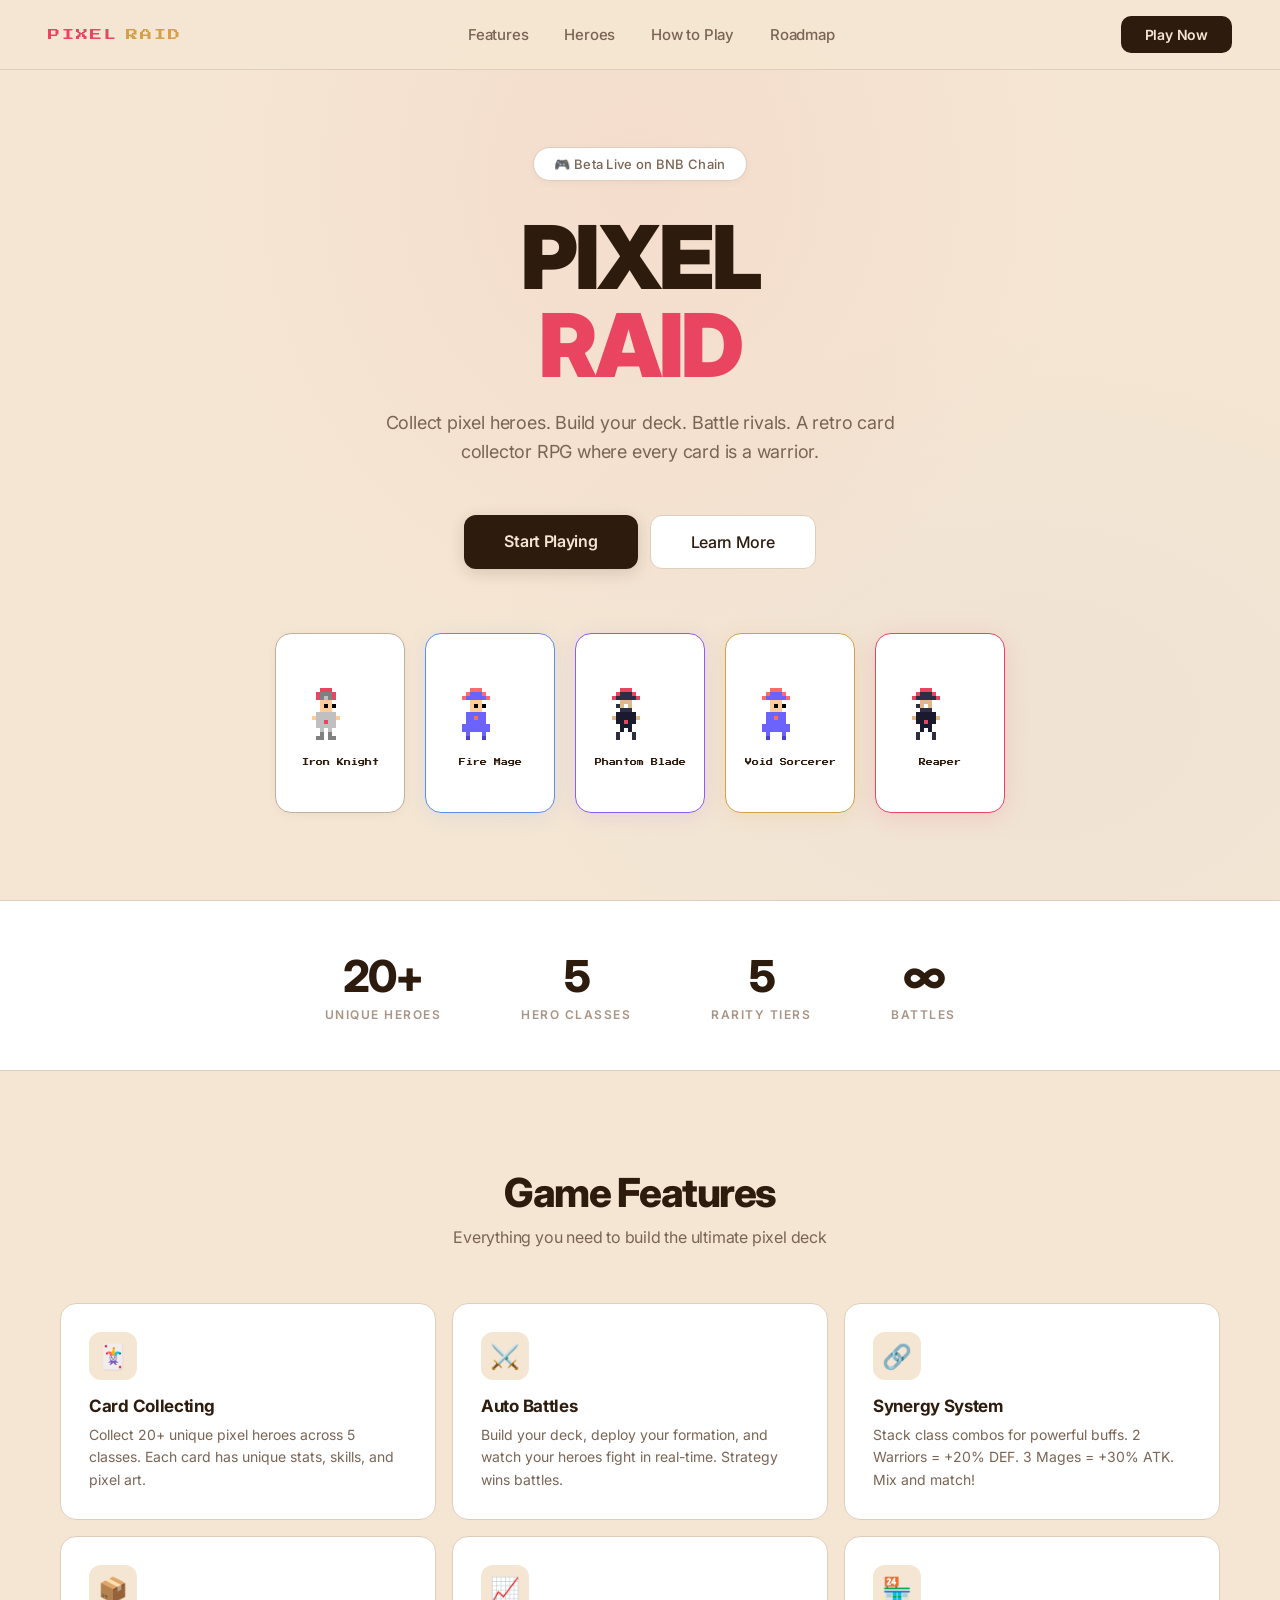
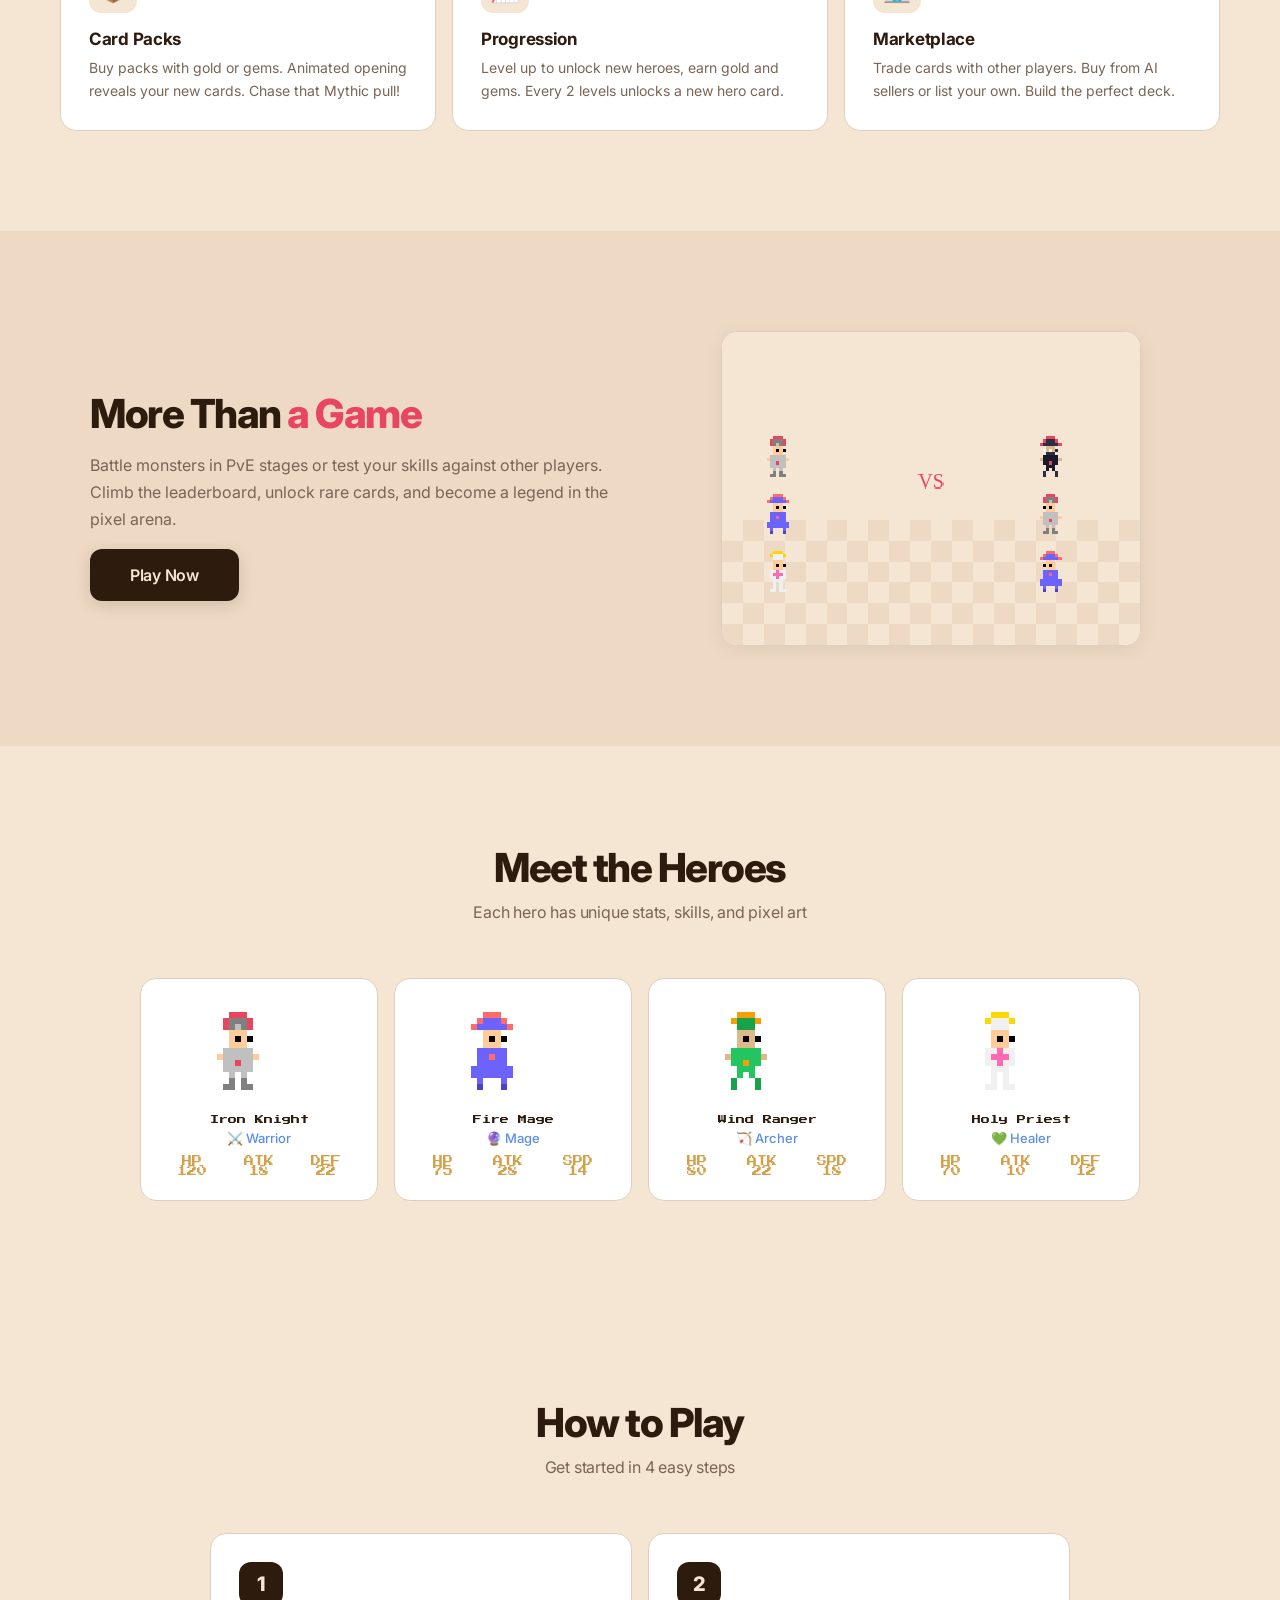
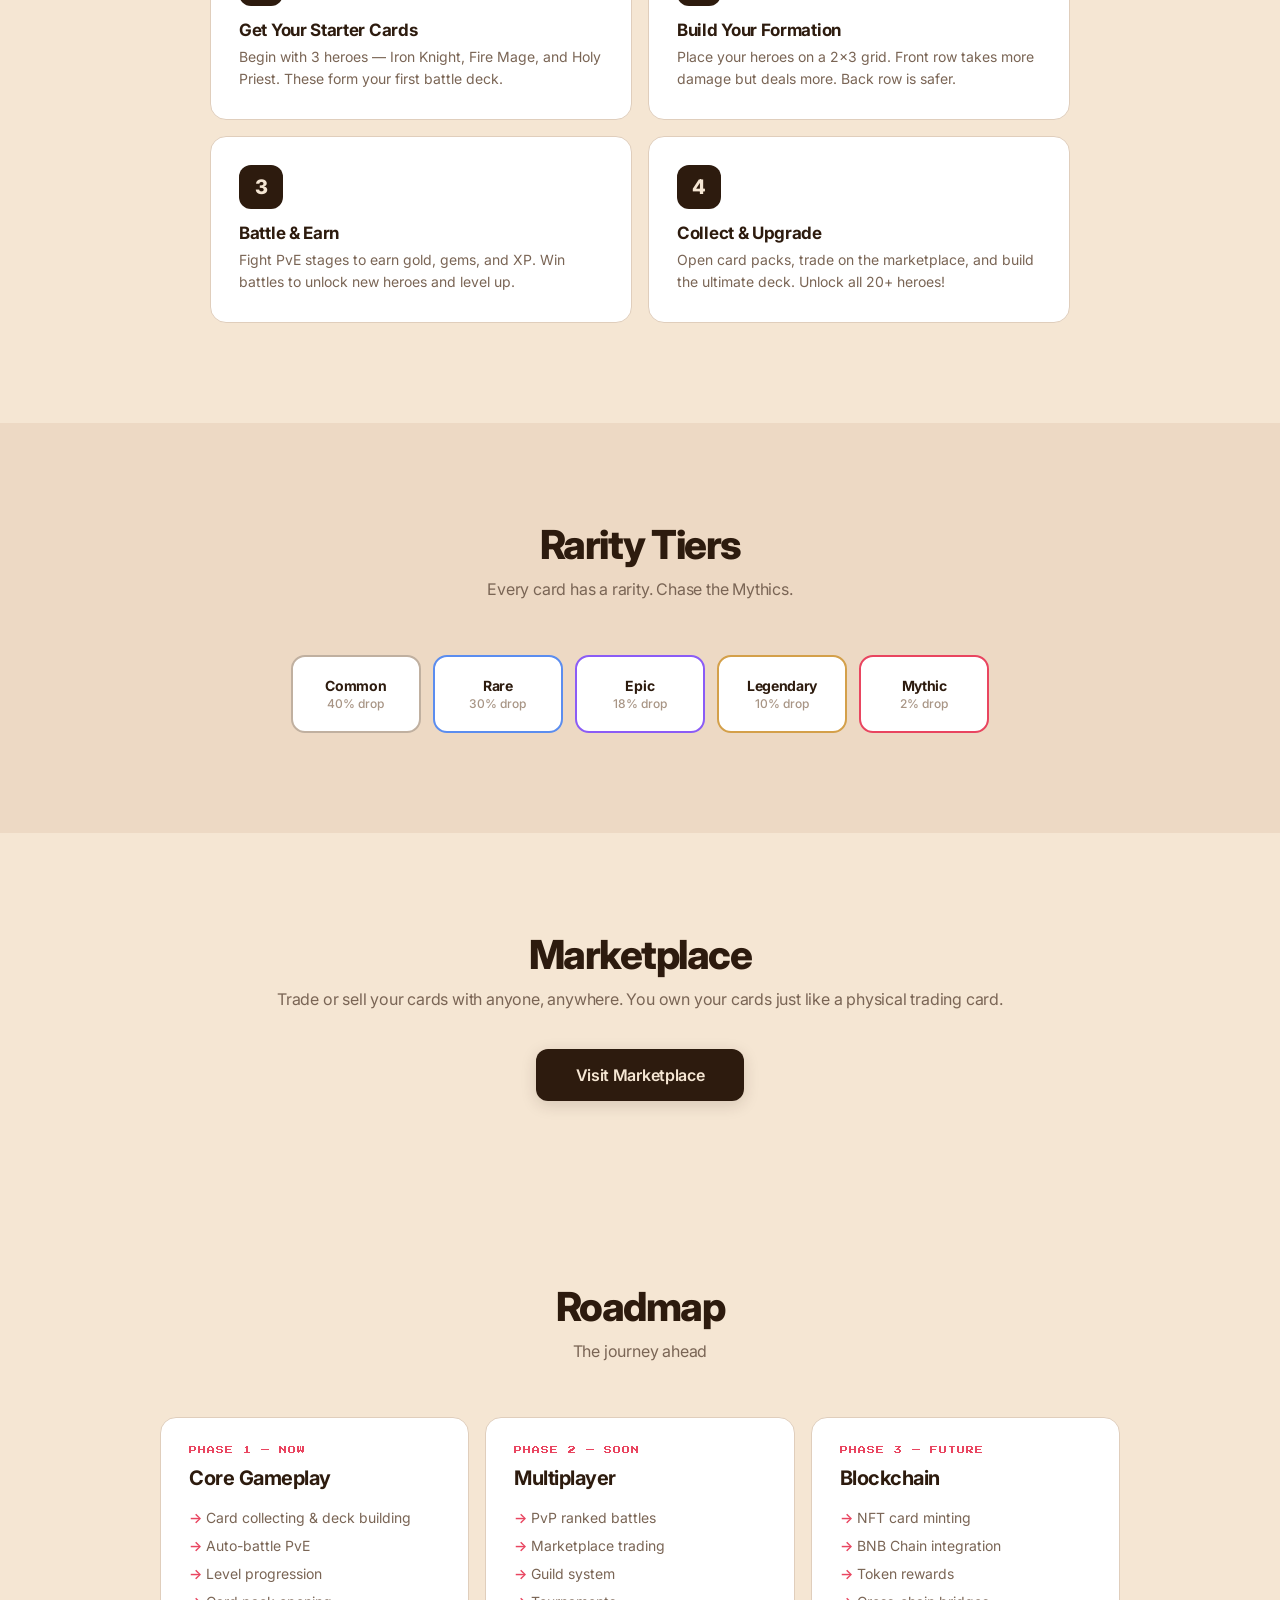
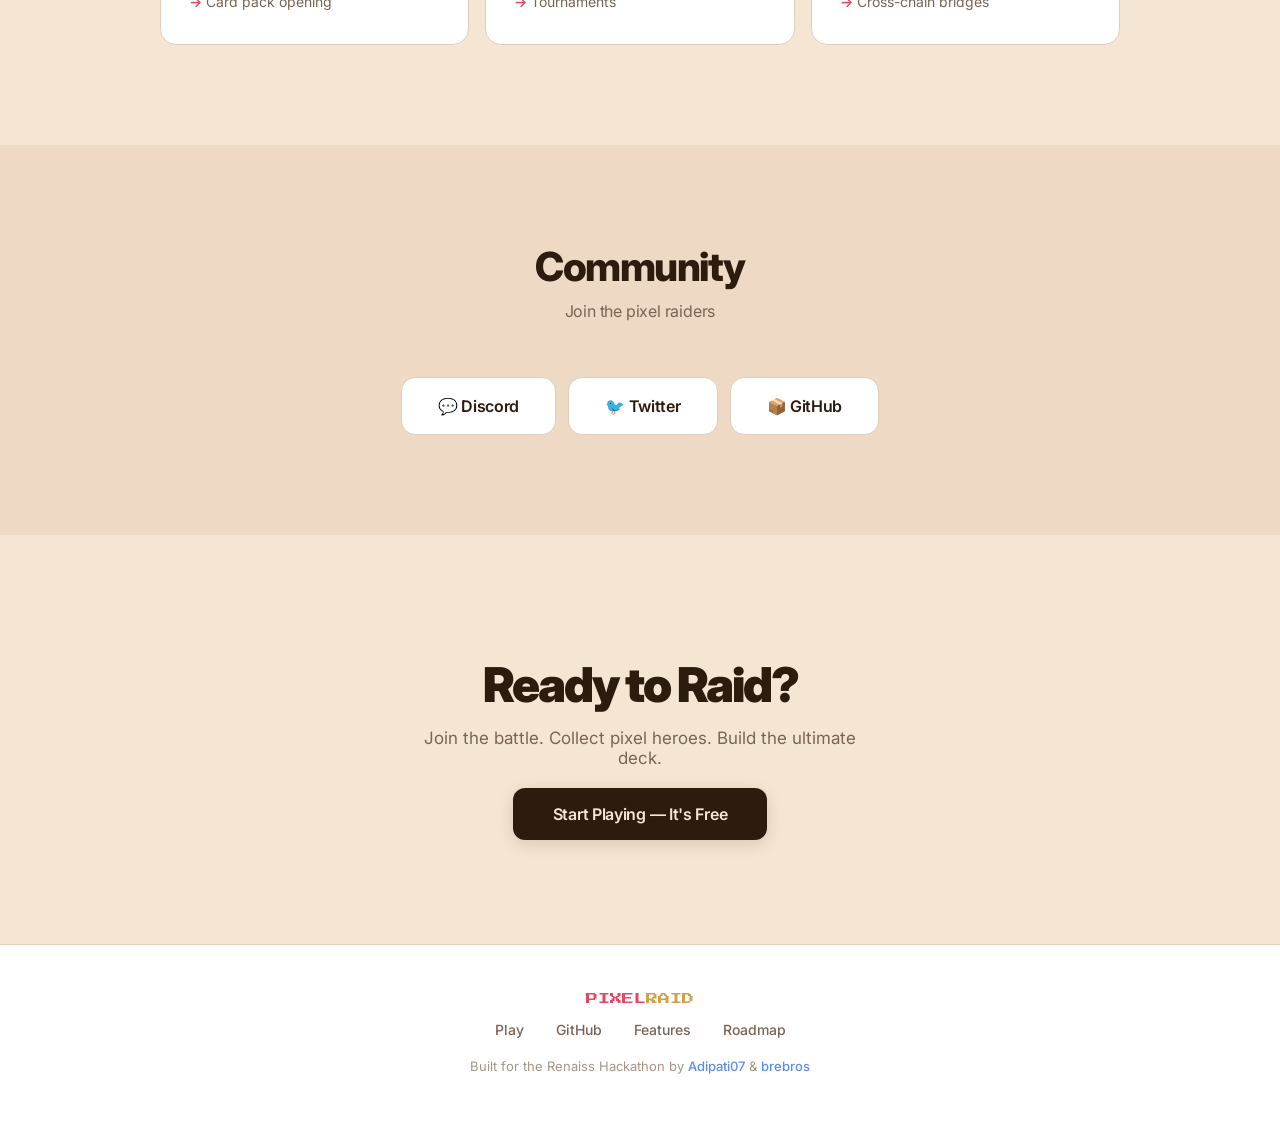
==== index.html @ 6368f831 "Redesign: warm skin-tone bg + pixel.xyz clean typography" ====
<!DOCTYPE html>
<html lang="en">
<head>
    <meta charset="UTF-8">
    <meta name="viewport" content="width=device-width, initial-scale=1.0">
    <title>PIXEL RAID — Card Collector Battle RPG</title>
    <meta name="description" content="Collect pixel heroes, build your deck, battle rivals. A retro card collector RPG on BNB Chain.">
    <meta property="og:title" content="PIXEL RAID — Card Collector Battle RPG">
    <meta property="og:description" content="Collect pixel heroes, build your deck, battle rivals.">
    <meta property="og:type" content="website">
    <link rel="preconnect" href="https://fonts.googleapis.com">
    <link href="https://fonts.googleapis.com/css2?family=Press+Start+2P&family=Inter:wght@300;400;500;600;700;800;900&display=swap" rel="stylesheet">
    <style>
        :root {
            --bg: #F5E6D3;
            --bg2: #EDD9C4;
            --bg3: #E6CCB5;
            --card: #FFFFFF;
            --card-hover: #FFFAF5;
            --border: #E0CEBC;
            --border-hover: #D4B896;
            --accent: #E94560;
            --accent2: #5B8DEF;
            --gold: #D4A04A;
            --brown: #8B6914;
            --green: #22C55E;
            --purple: #8B5CF6;
            --text: #2D1B0E;
            --text2: #7A6555;
            --text3: #A89585;
            --font-pixel: 'Press Start 2P', monospace;
            --font: 'Inter', -apple-system, sans-serif;
        }

        * { margin: 0; padding: 0; box-sizing: border-box; }

        html {
            scroll-behavior: smooth;
            background: var(--bg);
        }

        body {
            font-family: var(--font);
            color: var(--text);
            background: var(--bg);
            overflow-x: hidden;
            -webkit-font-smoothing: antialiased;
        }

        /* ===== NAV ===== */
        nav {
            position: fixed;
            top: 0; left: 0; right: 0;
            z-index: 100;
            background: rgba(245,230,211,0.92);
            backdrop-filter: blur(20px);
            -webkit-backdrop-filter: blur(20px);
            border-bottom: 1px solid var(--border);
            display: flex;
            align-items: center;
            justify-content: space-between;
            padding: 16px 48px;
        }
        .nav-logo {
            font-family: var(--font-pixel);
            font-size: 12px;
            color: var(--accent);
            letter-spacing: 2px;
            display: flex; align-items: center; gap: 8px;
        }
        .nav-logo span { color: var(--gold); }
        .nav-links { display: flex; gap: 36px; }
        .nav-links a {
            color: var(--text2);
            text-decoration: none;
            font-size: 15px;
            font-weight: 500;
            transition: color 0.2s;
            letter-spacing: -0.2px;
        }
        .nav-links a:hover { color: var(--text); }
        .nav-play {
            background: var(--text);
            color: var(--bg);
            font-family: var(--font);
            font-size: 14px;
            font-weight: 600;
            padding: 10px 24px;
            border: none;
            border-radius: 10px;
            cursor: pointer;
            text-decoration: none;
            transition: all 0.2s;
            letter-spacing: -0.2px;
        }
        .nav-play:hover { opacity: 0.85; transform: translateY(-1px); }

        /* ===== HERO ===== */
        .hero {
            min-height: 100vh;
            display: flex;
            flex-direction: column;
            align-items: center;
            justify-content: center;
            text-align: center;
            padding: 140px 20px 80px;
            position: relative;
        }
        .hero::before {
            content: '';
            position: absolute;
            top: 0; left: 0; right: 0; bottom: 0;
            background: radial-gradient(ellipse at 50% 20%, rgba(233,69,96,0.06) 0%, transparent 50%),
                        radial-gradient(ellipse at 80% 80%, rgba(91,141,239,0.04) 0%, transparent 40%);
            z-index: 0;
        }
        .hero > * { position: relative; z-index: 2; }

        .hero-badge {
            background: var(--card);
            border: 1px solid var(--border);
            border-radius: 100px;
            padding: 8px 20px;
            font-size: 13px;
            color: var(--text2);
            font-weight: 500;
            margin-bottom: 32px;
            letter-spacing: 0.3px;
            box-shadow: 0 2px 8px rgba(0,0,0,0.04);
        }

        .hero-title {
            font-family: var(--font);
            font-size: clamp(48px, 8vw, 88px);
            font-weight: 900;
            line-height: 1.0;
            margin-bottom: 20px;
            color: var(--text);
            letter-spacing: -3px;
        }
        .hero-title .accent { color: var(--accent); }

        .hero-sub {
            font-size: 18px;
            color: var(--text2);
            margin-bottom: 48px;
            max-width: 520px;
            line-height: 1.6;
            font-weight: 400;
            letter-spacing: -0.2px;
        }

        .hero-buttons {
            display: flex; gap: 12px; flex-wrap: wrap; justify-content: center;
            margin-bottom: 64px;
        }
        .btn-primary {
            background: var(--text);
            color: var(--bg);
            font-family: var(--font);
            font-size: 16px;
            font-weight: 600;
            padding: 16px 40px;
            border: none;
            border-radius: 12px;
            cursor: pointer;
            text-decoration: none;
            transition: all 0.2s;
            box-shadow: 0 4px 16px rgba(45,27,14,0.15);
            letter-spacing: -0.3px;
        }
        .btn-primary:hover { transform: translateY(-2px); box-shadow: 0 8px 24px rgba(45,27,14,0.2); }
        .btn-secondary {
            background: var(--card);
            color: var(--text);
            font-family: var(--font);
            font-size: 16px;
            font-weight: 500;
            padding: 16px 40px;
            border: 1px solid var(--border);
            border-radius: 12px;
            cursor: pointer;
            text-decoration: none;
            transition: all 0.2s;
            letter-spacing: -0.3px;
        }
        .btn-secondary:hover { border-color: var(--border-hover); background: var(--card-hover); }

        /* ===== HERO CARDS ===== */
        .hero-cards {
            display: flex;
            gap: 20px;
            flex-wrap: wrap;
            justify-content: center;
            perspective: 1000px;
        }
        .hero-card-float {
            width: 130px;
            height: 180px;
            background: var(--card);
            border: 1px solid var(--border);
            border-radius: 16px;
            display: flex;
            flex-direction: column;
            align-items: center;
            justify-content: center;
            padding: 12px;
            transition: all 0.4s ease;
            animation: cardFloat 5s ease-in-out infinite;
            cursor: default;
            box-shadow: 0 2px 12px rgba(0,0,0,0.04);
        }
        .hero-card-float:nth-child(2) { animation-delay: 0.8s; }
        .hero-card-float:nth-child(3) { animation-delay: 1.6s; }
        .hero-card-float:nth-child(4) { animation-delay: 2.4s; }
        .hero-card-float:nth-child(5) { animation-delay: 3.2s; }
        @keyframes cardFloat {
            0%, 100% { transform: translateY(0); }
            50% { transform: translateY(-14px); }
        }
        .hero-card-float:hover {
            transform: translateY(-18px) scale(1.06) !important;
            box-shadow: 0 12px 40px rgba(0,0,0,0.1);
        }
        .hero-card-float.rarity-common { border-color: #C0B0A0; }
        .hero-card-float.rarity-rare { border-color: var(--accent2); box-shadow: 0 4px 20px rgba(91,141,239,0.12); }
        .hero-card-float.rarity-epic { border-color: var(--purple); box-shadow: 0 4px 20px rgba(139,92,246,0.12); }
        .hero-card-float.rarity-legendary { border-color: var(--gold); box-shadow: 0 4px 20px rgba(212,160,74,0.15); }
        .hero-card-float.rarity-mythic {
            border-color: var(--accent);
            box-shadow: 0 4px 24px rgba(233,69,96,0.15);
            animation: cardFloat 5s ease-in-out infinite, mythicGlow 3s ease-in-out infinite;
        }
        @keyframes mythicGlow {
            0%, 100% { box-shadow: 0 4px 20px rgba(233,69,96,0.12); }
            50% { box-shadow: 0 8px 36px rgba(233,69,96,0.25); }
        }
        .card-sprite {
            width: 72px; height: 72px;
            image-rendering: pixelated;
            image-rendering: crisp-edges;
            margin-bottom: 8px;
        }
        .card-name {
            font-family: var(--font-pixel);
            font-size: 7px;
            text-align: center;
            color: var(--text);
            line-height: 1.4;
        }

        /* ===== STATS BAR ===== */
        .stats-bar {
            background: var(--card);
            border-top: 1px solid var(--border);
            border-bottom: 1px solid var(--border);
            padding: 48px 20px;
            display: flex;
            justify-content: center;
            gap: 80px;
            flex-wrap: wrap;
        }
        .stat-item { text-align: center; }
        .stat-value {
            font-size: 44px;
            font-weight: 800;
            color: var(--text);
            margin-bottom: 4px;
            letter-spacing: -2px;
        }
        .stat-label {
            font-size: 12px;
            color: var(--text3);
            font-weight: 600;
            letter-spacing: 1.5px;
            text-transform: uppercase;
        }

        /* ===== SECTION COMMON ===== */
        .section-title {
            font-size: 40px;
            font-weight: 800;
            text-align: center;
            margin-bottom: 12px;
            color: var(--text);
            letter-spacing: -1.5px;
            line-height: 1.1;
        }
        .section-sub {
            font-size: 16px;
            color: var(--text2);
            text-align: center;
            margin-bottom: 56px;
            font-weight: 400;
            letter-spacing: -0.2px;
        }

        /* ===== FEATURES ===== */
        .features {
            padding: 100px 20px;
            max-width: 1200px;
            margin: 0 auto;
        }
        .features-grid {
            display: grid;
            grid-template-columns: repeat(3, 1fr);
            gap: 16px;
        }
        .feature-card {
            background: var(--card);
            border: 1px solid var(--border);
            border-radius: 16px;
            padding: 28px;
            transition: all 0.25s;
        }
        .feature-card:hover {
            transform: translateY(-3px);
            border-color: var(--border-hover);
            box-shadow: 0 8px 24px rgba(0,0,0,0.06);
        }
        .feature-icon {
            width: 48px; height: 48px;
            background: var(--bg);
            border-radius: 12px;
            display: flex;
            align-items: center;
            justify-content: center;
            font-size: 24px;
            margin-bottom: 16px;
        }
        .feature-title {
            font-size: 17px;
            font-weight: 700;
            margin-bottom: 8px;
            color: var(--text);
            letter-spacing: -0.3px;
        }
        .feature-desc {
            font-size: 14px;
            color: var(--text2);
            line-height: 1.6;
            font-weight: 400;
        }

        /* ===== GAME SHOWCASE ===== */
        .game-showcase {
            padding: 100px 20px;
            background: var(--bg2);
        }
        .game-content {
            max-width: 1100px;
            margin: 0 auto;
            display: flex;
            align-items: center;
            gap: 64px;
        }
        .game-text { flex: 1; }
        .game-text h2 {
            font-size: 40px;
            font-weight: 800;
            color: var(--text);
            margin-bottom: 16px;
            line-height: 1.1;
            letter-spacing: -1.5px;
        }
        .game-text h2 span { color: var(--accent); }
        .game-text p {
            font-size: 16px;
            color: var(--text2);
            line-height: 1.7;
            margin-bottom: 32px;
            font-weight: 400;
        }
        .game-visual { flex: 1; display: flex; justify-content: center; }
        .battle-preview {
            width: 100%;
            max-width: 420px;
            aspect-ratio: 4/3;
            background: var(--card);
            border: 1px solid var(--border);
            border-radius: 16px;
            overflow: hidden;
            box-shadow: 0 4px 20px rgba(0,0,0,0.06);
        }
        .battle-preview canvas { width: 100%; height: 100%; image-rendering: pixelated; }

        /* ===== HEROES ===== */
        .heroes-section { padding: 100px 20px; }
        .heroes-grid {
            display: grid;
            grid-template-columns: repeat(4, 1fr);
            gap: 16px;
            max-width: 1000px;
            margin: 0 auto;
        }
        .hero-card {
            background: var(--card);
            border: 1px solid var(--border);
            border-radius: 16px;
            padding: 24px;
            text-align: center;
            transition: all 0.25s;
        }
        .hero-card:hover {
            transform: translateY(-4px);
            border-color: var(--border-hover);
            box-shadow: 0 8px 24px rgba(0,0,0,0.06);
        }
        .hero-sprite { width: 96px; height: 96px; image-rendering: pixelated; margin-bottom: 12px; }
        .hero-name {
            font-family: var(--font-pixel);
            font-size: 9px;
            margin-bottom: 6px;
            color: var(--text);
        }
        .hero-class {
            font-size: 13px;
            color: var(--accent2);
            font-weight: 500;
            margin-bottom: 10px;
        }
        .hero-stats {
            display: flex;
            justify-content: center;
            gap: 12px;
            font-size: 10px;
            font-family: var(--font-pixel);
        }
        .hero-stats span { color: var(--gold); }

        /* ===== HOW TO PLAY ===== */
        .howto { padding: 100px 20px; max-width: 900px; margin: 0 auto; }
        .steps { display: grid; grid-template-columns: repeat(2, 1fr); gap: 16px; }
        .step {
            background: var(--card);
            border: 1px solid var(--border);
            border-radius: 16px;
            padding: 28px;
            transition: all 0.25s;
        }
        .step:hover { border-color: var(--border-hover); }
        .step-num {
            background: var(--text);
            color: var(--bg);
            font-size: 20px;
            font-weight: 800;
            width: 44px; height: 44px;
            border-radius: 12px;
            display: flex;
            align-items: center;
            justify-content: center;
            margin-bottom: 14px;
        }
        .step h3 {
            font-size: 17px;
            font-weight: 700;
            margin-bottom: 6px;
            color: var(--text);
            letter-spacing: -0.3px;
        }
        .step p { font-size: 14px; color: var(--text2); line-height: 1.6; }

        /* ===== RARITY ===== */
        .rarity-section { padding: 100px 20px; background: var(--bg2); }
        .rarity-grid {
            display: flex;
            justify-content: center;
            gap: 12px;
            flex-wrap: wrap;
            max-width: 800px;
            margin: 0 auto;
        }
        .rarity-item {
            text-align: center;
            padding: 20px 28px;
            border-radius: 14px;
            background: var(--card);
            border: 2px solid;
            min-width: 130px;
            transition: all 0.25s;
        }
        .rarity-item:hover { transform: scale(1.04); }
        .rarity-item.common { border-color: #C0B0A0; }
        .rarity-item.rare { border-color: var(--accent2); }
        .rarity-item.epic { border-color: var(--purple); }
        .rarity-item.legendary { border-color: var(--gold); }
        .rarity-item.mythic { border-color: var(--accent); animation: mythicGlow 3s ease-in-out infinite; }
        .rarity-label { font-size: 14px; font-weight: 700; margin-bottom: 2px; color: var(--text); letter-spacing: -0.3px; }
        .rarity-chance { font-size: 12px; color: var(--text3); font-weight: 500; }

        /* ===== MARKETPLACE ===== */
        .marketplace-section { padding: 100px 20px; text-align: center; }

        /* ===== COMMUNITY ===== */
        .community { padding: 100px 20px; background: var(--bg2); text-align: center; }
        .community-links { display: flex; justify-content: center; gap: 12px; margin-top: 36px; }
        .community-btn {
            background: var(--card);
            border: 1px solid var(--border);
            border-radius: 14px;
            padding: 18px 36px;
            color: var(--text);
            font-size: 16px;
            font-weight: 600;
            text-decoration: none;
            transition: all 0.25s;
            display: flex; align-items: center; gap: 10px;
            letter-spacing: -0.3px;
        }
        .community-btn:hover {
            border-color: var(--border-hover);
            transform: translateY(-2px);
            box-shadow: 0 4px 16px rgba(0,0,0,0.06);
        }

        /* ===== CTA ===== */
        .cta {
            padding: 120px 20px;
            text-align: center;
            background: var(--bg);
        }
        .cta-title {
            font-size: 48px;
            font-weight: 900;
            margin-bottom: 14px;
            color: var(--text);
            letter-spacing: -2px;
        }
        .cta-desc {
            font-size: 17px;
            color: var(--text2);
            margin-bottom: 36px;
            max-width: 440px;
            margin-left: auto;
            margin-right: auto;
        }

        /* ===== ROADMAP ===== */
        .roadmap { padding: 100px 20px; max-width: 1000px; margin: 0 auto; }
        .roadmap-grid { display: grid; grid-template-columns: repeat(3, 1fr); gap: 16px; }
        .roadmap-card {
            background: var(--card);
            border: 1px solid var(--border);
            border-radius: 16px;
            padding: 28px;
            transition: all 0.25s;
        }
        .roadmap-card:hover { border-color: var(--border-hover); }
        .roadmap-phase {
            font-family: var(--font-pixel);
            font-size: 8px;
            color: var(--accent);
            margin-bottom: 12px;
            letter-spacing: 1px;
        }
        .roadmap-title {
            font-size: 20px;
            font-weight: 700;
            margin-bottom: 14px;
            color: var(--text);
            letter-spacing: -0.5px;
        }
        .roadmap-items {
            list-style: none;
            font-size: 14px;
            color: var(--text2);
            line-height: 2;
        }
        .roadmap-items li::before { content: '→ '; color: var(--accent); font-weight: 600; }

        /* ===== FOOTER ===== */
        footer {
            background: var(--card);
            border-top: 1px solid var(--border);
            padding: 48px 20px;
            text-align: center;
        }
        .footer-logo {
            font-family: var(--font-pixel);
            font-size: 12px;
            color: var(--accent);
            margin-bottom: 16px;
        }
        .footer-logo span { color: var(--gold); }
        .footer-links { display: flex; justify-content: center; gap: 32px; margin-bottom: 20px; }
        .footer-links a {
            color: var(--text2);
            text-decoration: none;
            font-size: 14px;
            font-weight: 500;
            transition: color 0.2s;
        }
        .footer-links a:hover { color: var(--text); }
        .footer-copy { font-size: 13px; color: var(--text3); }
        .footer-copy a { color: var(--accent2); text-decoration: none; font-weight: 500; }

        /* ===== ANIMATIONS ===== */
        .fade-in {
            opacity: 0;
            transform: translateY(24px);
            transition: all 0.6s cubic-bezier(0.16, 1, 0.3, 1);
        }
        .fade-in.visible { opacity: 1; transform: translateY(0); }

        /* ===== MOBILE ===== */
        @media (max-width: 768px) {
            nav { padding: 14px 20px; }
            .nav-links { display: none; }
            .stats-bar { gap: 40px; padding: 36px 20px; }
            .stat-value { font-size: 32px; }
            .features-grid { grid-template-columns: 1fr; }
            .heroes-grid { grid-template-columns: repeat(2, 1fr); }
            .steps { grid-template-columns: 1fr; }
            .roadmap-grid { grid-template-columns: 1fr; }
            .game-content { flex-direction: column; gap: 32px; }
            .hero-cards { gap: 10px; }
            .hero-card-float { width: 100px; height: 140px; }
            .card-sprite { width: 52px; height: 52px; }
            .community-links { flex-direction: column; align-items: center; }
            .hero-title { letter-spacing: -1px; }
        }
    </style>
</head>
<body>
    <!-- Nav -->
    <nav>
        <div class="nav-logo">PIXEL<span>RAID</span></div>
        <div class="nav-links">
            <a href="#features">Features</a>
            <a href="#heroes">Heroes</a>
            <a href="#howto">How to Play</a>
            <a href="#roadmap">Roadmap</a>
        </div>
        <a href="game.html" class="nav-play">Play Now</a>
    </nav>

    <!-- Hero -->
    <section class="hero">
        <div class="hero-badge">🎮 Beta Live on BNB Chain</div>
        <h1 class="hero-title">PIXEL<br><span class="accent">RAID</span></h1>
        <p class="hero-sub">Collect pixel heroes. Build your deck. Battle rivals. A retro card collector RPG where every card is a warrior.</p>
        <div class="hero-buttons">
            <a href="game.html" class="btn-primary">Start Playing</a>
            <a href="#features" class="btn-secondary">Learn More</a>
        </div>
        <div class="hero-cards">
            <div class="hero-card-float rarity-common">
                <canvas class="card-sprite" id="preview-iron-knight" width="72" height="72"></canvas>
                <div class="card-name">Iron Knight</div>
            </div>
            <div class="hero-card-float rarity-rare">
                <canvas class="card-sprite" id="preview-fire-mage" width="72" height="72"></canvas>
                <div class="card-name">Fire Mage</div>
            </div>
            <div class="hero-card-float rarity-epic">
                <canvas class="card-sprite" id="preview-phantom-blade" width="72" height="72"></canvas>
                <div class="card-name">Phantom Blade</div>
            </div>
            <div class="hero-card-float rarity-legendary">
                <canvas class="card-sprite" id="preview-void-sorcerer" width="72" height="72"></canvas>
                <div class="card-name">Void Sorcerer</div>
            </div>
            <div class="hero-card-float rarity-mythic">
                <canvas class="card-sprite" id="preview-reaper" width="72" height="72"></canvas>
                <div class="card-name">Reaper</div>
            </div>
        </div>
    </section>

    <!-- Stats -->
    <div class="stats-bar">
        <div class="stat-item"><div class="stat-value">20+</div><div class="stat-label">Unique Heroes</div></div>
        <div class="stat-item"><div class="stat-value">5</div><div class="stat-label">Hero Classes</div></div>
        <div class="stat-item"><div class="stat-value">5</div><div class="stat-label">Rarity Tiers</div></div>
        <div class="stat-item"><div class="stat-value">∞</div><div class="stat-label">Battles</div></div>
    </div>

    <!-- Features -->
    <section class="features" id="features">
        <h2 class="section-title fade-in">Game Features</h2>
        <p class="section-sub fade-in">Everything you need to build the ultimate pixel deck</p>
        <div class="features-grid">
            <div class="feature-card fade-in">
                <div class="feature-icon">🃏</div>
                <div class="feature-title">Card Collecting</div>
                <div class="feature-desc">Collect 20+ unique pixel heroes across 5 classes. Each card has unique stats, skills, and pixel art.</div>
            </div>
            <div class="feature-card fade-in">
                <div class="feature-icon">⚔️</div>
                <div class="feature-title">Auto Battles</div>
                <div class="feature-desc">Build your deck, deploy your formation, and watch your heroes fight in real-time. Strategy wins battles.</div>
            </div>
            <div class="feature-card fade-in">
                <div class="feature-icon">🔗</div>
                <div class="feature-title">Synergy System</div>
                <div class="feature-desc">Stack class combos for powerful buffs. 2 Warriors = +20% DEF. 3 Mages = +30% ATK. Mix and match!</div>
            </div>
            <div class="feature-card fade-in">
                <div class="feature-icon">📦</div>
                <div class="feature-title">Card Packs</div>
                <div class="feature-desc">Buy packs with gold or gems. Animated opening reveals your new cards. Chase that Mythic pull!</div>
            </div>
            <div class="feature-card fade-in">
                <div class="feature-icon">📈</div>
                <div class="feature-title">Progression</div>
                <div class="feature-desc">Level up to unlock new heroes, earn gold and gems. Every 2 levels unlocks a new hero card.</div>
            </div>
            <div class="feature-card fade-in">
                <div class="feature-icon">🏪</div>
                <div class="feature-title">Marketplace</div>
                <div class="feature-desc">Trade cards with other players. Buy from AI sellers or list your own. Build the perfect deck.</div>
            </div>
        </div>
    </section>

    <!-- Game Showcase -->
    <section class="game-showcase">
        <div class="game-content">
            <div class="game-text fade-in">
                <h2>More Than <span>a Game</span></h2>
                <p>Battle monsters in PvE stages or test your skills against other players. Climb the leaderboard, unlock rare cards, and become a legend in the pixel arena.</p>
                <a href="game.html" class="btn-primary">Play Now</a>
            </div>
            <div class="game-visual fade-in">
                <div class="battle-preview">
                    <canvas id="battle-canvas" width="400" height="300"></canvas>
                </div>
            </div>
        </div>
    </section>

    <!-- Heroes -->
    <section class="heroes-section" id="heroes">
        <h2 class="section-title fade-in">Meet the Heroes</h2>
        <p class="section-sub fade-in">Each hero has unique stats, skills, and pixel art</p>
        <div class="heroes-grid">
            <div class="hero-card fade-in">
                <canvas class="hero-sprite" id="hero-iron-knight" width="96" height="96"></canvas>
                <div class="hero-name">Iron Knight</div>
                <div class="hero-class">⚔️ Warrior</div>
                <div class="hero-stats"><span>HP 120</span><span>ATK 18</span><span>DEF 22</span></div>
            </div>
            <div class="hero-card fade-in">
                <canvas class="hero-sprite" id="hero-fire-mage" width="96" height="96"></canvas>
                <div class="hero-name">Fire Mage</div>
                <div class="hero-class">🔮 Mage</div>
                <div class="hero-stats"><span>HP 75</span><span>ATK 28</span><span>SPD 14</span></div>
            </div>
            <div class="hero-card fade-in">
                <canvas class="hero-sprite" id="hero-wind-ranger" width="96" height="96"></canvas>
                <div class="hero-name">Wind Ranger</div>
                <div class="hero-class">🏹 Archer</div>
                <div class="hero-stats"><span>HP 80</span><span>ATK 22</span><span>SPD 18</span></div>
            </div>
            <div class="hero-card fade-in">
                <canvas class="hero-sprite" id="hero-holy-priest" width="96" height="96"></canvas>
                <div class="hero-name">Holy Priest</div>
                <div class="hero-class">💚 Healer</div>
                <div class="hero-stats"><span>HP 70</span><span>ATK 10</span><span>DEF 12</span></div>
            </div>
        </div>
    </section>

    <!-- How to Play -->
    <section class="howto" id="howto">
        <h2 class="section-title fade-in">How to Play</h2>
        <p class="section-sub fade-in">Get started in 4 easy steps</p>
        <div class="steps">
            <div class="step fade-in">
                <div class="step-num">1</div>
                <h3>Get Your Starter Cards</h3>
                <p>Begin with 3 heroes — Iron Knight, Fire Mage, and Holy Priest. These form your first battle deck.</p>
            </div>
            <div class="step fade-in">
                <div class="step-num">2</div>
                <h3>Build Your Formation</h3>
                <p>Place your heroes on a 2×3 grid. Front row takes more damage but deals more. Back row is safer.</p>
            </div>
            <div class="step fade-in">
                <div class="step-num">3</div>
                <h3>Battle & Earn</h3>
                <p>Fight PvE stages to earn gold, gems, and XP. Win battles to unlock new heroes and level up.</p>
            </div>
            <div class="step fade-in">
                <div class="step-num">4</div>
                <h3>Collect & Upgrade</h3>
                <p>Open card packs, trade on the marketplace, and build the ultimate deck. Unlock all 20+ heroes!</p>
            </div>
        </div>
    </section>

    <!-- Rarity -->
    <section class="rarity-section">
        <h2 class="section-title fade-in">Rarity Tiers</h2>
        <p class="section-sub fade-in">Every card has a rarity. Chase the Mythics.</p>
        <div class="rarity-grid">
            <div class="rarity-item common fade-in"><div class="rarity-label">Common</div><div class="rarity-chance">40% drop</div></div>
            <div class="rarity-item rare fade-in"><div class="rarity-label">Rare</div><div class="rarity-chance">30% drop</div></div>
            <div class="rarity-item epic fade-in"><div class="rarity-label">Epic</div><div class="rarity-chance">18% drop</div></div>
            <div class="rarity-item legendary fade-in"><div class="rarity-label">Legendary</div><div class="rarity-chance">10% drop</div></div>
            <div class="rarity-item mythic fade-in"><div class="rarity-label">Mythic</div><div class="rarity-chance">2% drop</div></div>
        </div>
    </section>

    <!-- Marketplace -->
    <section class="marketplace-section">
        <h2 class="section-title fade-in">Marketplace</h2>
        <p class="section-sub fade-in">Trade or sell your cards with anyone, anywhere. You own your cards just like a physical trading card.</p>
        <a href="game.html" class="btn-primary fade-in">Visit Marketplace</a>
    </section>

    <!-- Roadmap -->
    <section class="roadmap" id="roadmap">
        <h2 class="section-title fade-in">Roadmap</h2>
        <p class="section-sub fade-in">The journey ahead</p>
        <div class="roadmap-grid">
            <div class="roadmap-card fade-in">
                <div class="roadmap-phase">PHASE 1 — NOW</div>
                <div class="roadmap-title">Core Gameplay</div>
                <ul class="roadmap-items">
                    <li>Card collecting & deck building</li>
                    <li>Auto-battle PvE</li>
                    <li>Level progression</li>
                    <li>Card pack opening</li>
                </ul>
            </div>
            <div class="roadmap-card fade-in">
                <div class="roadmap-phase">PHASE 2 — SOON</div>
                <div class="roadmap-title">Multiplayer</div>
                <ul class="roadmap-items">
                    <li>PvP ranked battles</li>
                    <li>Marketplace trading</li>
                    <li>Guild system</li>
                    <li>Tournaments</li>
                </ul>
            </div>
            <div class="roadmap-card fade-in">
                <div class="roadmap-phase">PHASE 3 — FUTURE</div>
                <div class="roadmap-title">Blockchain</div>
                <ul class="roadmap-items">
                    <li>NFT card minting</li>
                    <li>BNB Chain integration</li>
                    <li>Token rewards</li>
                    <li>Cross-chain bridges</li>
                </ul>
            </div>
        </div>
    </section>

    <!-- Community -->
    <section class="community">
        <h2 class="section-title fade-in">Community</h2>
        <p class="section-sub fade-in">Join the pixel raiders</p>
        <div class="community-links fade-in">
            <a href="#" class="community-btn">💬 Discord</a>
            <a href="#" class="community-btn">🐦 Twitter</a>
            <a href="https://github.com/Adipati07/pixel-raid" class="community-btn">📦 GitHub</a>
        </div>
    </section>

    <!-- CTA -->
    <section class="cta">
        <h2 class="cta-title fade-in">Ready to Raid?</h2>
        <p class="cta-desc fade-in">Join the battle. Collect pixel heroes. Build the ultimate deck.</p>
        <a href="game.html" class="btn-primary fade-in">Start Playing — It's Free</a>
    </section>

    <!-- Footer -->
    <footer>
        <div class="footer-logo">PIXEL<span>RAID</span></div>
        <div class="footer-links">
            <a href="game.html">Play</a>
            <a href="https://github.com/Adipati07/pixel-raid">GitHub</a>
            <a href="#features">Features</a>
            <a href="#roadmap">Roadmap</a>
        </div>
        <div class="footer-copy">
            Built for the Renaiss Hackathon by <a href="https://github.com/Adipati07">Adipati07</a> & <a href="https://github.com/brebros">brebros</a>
        </div>
    </footer>

    <!-- Pixel Art + Init -->
    <script>
        function generatePixelCharacter(cls) {
            const palettes = {
                warrior: { primary: '#c0c0c0', secondary: '#808080', accent: '#e94560', skin: '#ffcc99' },
                mage:    { primary: '#6c63ff', secondary: '#4a42cc', accent: '#ff6b6b', skin: '#ffcc99' },
                archer:  { primary: '#22c55e', secondary: '#16a34a', accent: '#f59e0b', skin: '#deb887' },
                healer:  { primary: '#f0f0f0', secondary: '#e0e0e0', accent: '#ff69b4', skin: '#ffcc99' },
                assassin:{ primary: '#1a1a2e', secondary: '#2d2d44', accent: '#e94560', skin: '#deb887' }
            };
            const p = palettes[cls] || palettes.warrior;
            const templates = {
                warrior: [
                    [0,0,0,p.accent,p.accent,p.accent,0,0,0,0,0,0,0,0,0,0],
                    [0,0,p.accent,p.secondary,p.secondary,p.secondary,p.accent,0,0,0,0,0,0,0,0,0],
                    [0,0,p.accent,p.secondary,p.primary,p.secondary,p.accent,0,0,0,0,0,0,0,0,0],
                    [0,0,0,p.skin,p.skin,p.skin,0,0,0,0,0,0,0,0,0,0],
                    [0,0,0,p.skin,'#000',p.skin,'#000',0,0,0,0,0,0,0,0,0],
                    [0,0,0,p.skin,p.skin,p.skin,0,0,0,0,0,0,0,0,0,0],
                    [0,0,p.primary,p.primary,p.primary,p.primary,p.primary,0,0,0,0,0,0,0,0,0],
                    [0,p.skin,p.primary,p.primary,p.primary,p.primary,p.primary,p.skin,0,0,0,0,0,0,0,0],
                    [0,0,p.primary,p.primary,p.accent,p.primary,p.primary,0,0,0,0,0,0,0,0,0],
                    [0,0,p.primary,p.primary,p.primary,p.primary,p.primary,0,0,0,0,0,0,0,0,0],
                    [0,0,0,p.primary,0,p.primary,0,0,0,0,0,0,0,0,0,0],
                    [0,0,0,p.secondary,0,p.secondary,0,0,0,0,0,0,0,0,0,0],
                    [0,0,p.secondary,p.secondary,0,p.secondary,p.secondary,0,0,0,0,0,0,0,0,0]
                ],
                mage: [
                    [0,0,0,p.accent,p.accent,p.accent,0,0,0,0,0,0,0,0,0,0],
                    [0,0,p.accent,p.primary,p.primary,p.primary,p.accent,0,0,0,0,0,0,0,0,0],
                    [0,p.accent,p.primary,p.primary,p.primary,p.primary,p.primary,p.accent,0,0,0,0,0,0,0,0],
                    [0,0,0,p.skin,p.skin,p.skin,0,0,0,0,0,0,0,0,0,0],
                    [0,0,0,p.skin,'#000',p.skin,'#000',0,0,0,0,0,0,0,0,0],
                    [0,0,0,p.skin,p.skin,p.skin,0,0,0,0,0,0,0,0,0,0],
                    [0,0,p.primary,p.primary,p.primary,p.primary,p.primary,0,0,0,0,0,0,0,0,0],
                    [0,0,p.primary,p.primary,p.accent,p.primary,p.primary,0,0,0,0,0,0,0,0,0],
                    [0,0,p.primary,p.primary,p.primary,p.primary,p.primary,0,0,0,0,0,0,0,0,0],
                    [0,p.primary,p.primary,p.primary,p.primary,p.primary,p.primary,p.primary,0,0,0,0,0,0,0,0],
                    [0,p.primary,p.primary,p.primary,p.primary,p.primary,p.primary,p.primary,0,0,0,0,0,0,0,0],
                    [0,0,p.primary,0,0,0,p.primary,0,0,0,0,0,0,0,0,0],
                    [0,0,p.secondary,0,0,0,p.secondary,0,0,0,0,0,0,0,0,0]
                ],
                archer: [
                    [0,0,0,p.accent,p.accent,p.accent,0,0,0,0,0,0,0,0,0,0],
                    [0,0,p.accent,p.secondary,p.secondary,p.secondary,p.accent,0,0,0,0,0,0,0,0,0],
                    [0,0,0,p.secondary,p.secondary,p.secondary,0,0,0,0,0,0,0,0,0,0],
                    [0,0,0,p.skin,p.skin,p.skin,0,0,0,0,0,0,0,0,0,0],
                    [0,0,0,p.skin,'#000',p.skin,'#000',0,0,0,0,0,0,0,0,0],
                    [0,0,0,p.skin,p.skin,p.skin,0,0,0,0,0,0,0,0,0,0],
                    [0,0,p.primary,p.primary,p.primary,p.primary,p.primary,0,0,0,0,0,0,0,0,0],
                    [0,p.skin,p.primary,p.primary,p.primary,p.primary,p.primary,p.skin,0,0,0,0,0,0,0,0],
                    [0,0,p.primary,p.primary,p.accent,p.primary,p.primary,0,0,0,0,0,0,0,0,0],
                    [0,0,0,p.primary,p.primary,p.primary,0,0,0,0,0,0,0,0,0,0],
                    [0,0,0,p.primary,0,p.primary,0,0,0,0,0,0,0,0,0,0],
                    [0,0,p.secondary,0,0,0,p.secondary,0,0,0,0,0,0,0,0,0],
                    [0,0,p.secondary,0,0,0,p.secondary,0,0,0,0,0,0,0,0,0]
                ],
                healer: [
                    [0,0,0,'#ffd700','#ffd700','#ffd700',0,0,0,0,0,0,0,0,0,0],
                    [0,0,'#ffd700',p.primary,p.primary,p.primary,'#ffd700',0,0,0,0,0,0,0,0,0],
                    [0,0,0,p.primary,p.primary,p.primary,0,0,0,0,0,0,0,0,0,0],
                    [0,0,0,p.skin,p.skin,p.skin,0,0,0,0,0,0,0,0,0,0],
                    [0,0,0,p.skin,'#000',p.skin,'#000',0,0,0,0,0,0,0,0,0],
                    [0,0,0,p.skin,p.skin,p.skin,0,0,0,0,0,0,0,0,0,0],
                    [0,0,p.primary,p.primary,p.accent,p.primary,p.primary,0,0,0,0,0,0,0,0,0],
                    [0,0,p.primary,p.accent,p.accent,p.accent,p.primary,0,0,0,0,0,0,0,0,0],
                    [0,0,p.primary,p.primary,p.accent,p.primary,p.primary,0,0,0,0,0,0,0,0,0],
                    [0,0,0,p.primary,p.primary,p.primary,0,0,0,0,0,0,0,0,0,0],
                    [0,0,0,p.primary,0,p.primary,0,0,0,0,0,0,0,0,0,0],
                    [0,0,0,p.primary,0,p.primary,0,0,0,0,0,0,0,0,0,0],
                    [0,0,p.primary,p.primary,0,p.primary,p.primary,0,0,0,0,0,0,0,0,0]
                ],
                assassin: [
                    [0,0,0,p.accent,p.accent,p.accent,0,0,0,0,0,0,0,0,0,0],
                    [0,0,p.accent,p.secondary,p.secondary,p.secondary,p.accent,0,0,0,0,0,0,0,0,0],
                    [0,p.accent,p.secondary,p.secondary,p.secondary,p.secondary,p.secondary,p.accent,0,0,0,0,0,0,0,0],
                    [0,0,0,p.skin,p.skin,p.skin,0,0,0,0,0,0,0,0,0,0],
                    [0,0,p.secondary,p.skin,'#fff',p.skin,'#fff',0,0,0,0,0,0,0,0,0],
                    [0,0,0,p.secondary,p.secondary,p.secondary,0,0,0,0,0,0,0,0,0,0],
                    [0,0,p.primary,p.primary,p.primary,p.primary,p.primary,0,0,0,0,0,0,0,0,0],
                    [0,p.skin,p.primary,p.primary,p.primary,p.primary,p.primary,p.skin,0,0,0,0,0,0,0,0],
                    [0,0,p.primary,p.primary,p.accent,p.primary,p.primary,0,0,0,0,0,0,0,0,0],
                    [0,0,0,p.primary,p.primary,p.primary,0,0,0,0,0,0,0,0,0,0],
                    [0,0,0,p.primary,0,p.primary,0,0,0,0,0,0,0,0,0,0],
                    [0,0,p.secondary,0,0,0,p.secondary,0,0,0,0,0,0,0,0,0],
                    [0,0,p.secondary,0,0,0,p.secondary,0,0,0,0,0,0,0,0,0]
                ]
            };
            return templates[cls] || templates.warrior;
        }

        function renderPixel(canvasId, cls, scale) {
            const canvas = document.getElementById(canvasId);
            if (!canvas) return;
            const ctx = canvas.getContext('2d');
            ctx.imageSmoothingEnabled = false;
            const pixels = generatePixelCharacter(cls);
            const size = scale || 4;
            const offsetX = Math.floor((canvas.width - pixels[0].length * size) / 2);
            const offsetY = Math.floor((canvas.height - pixels.length * size) / 2);
            pixels.forEach((row, y) => {
                row.forEach((color, x) => {
                    if (color) {
                        ctx.fillStyle = color;
                        ctx.fillRect(offsetX + x * size, offsetY + y * size, size, size);
                    }
                });
            });
        }

        const heroClassMap = {
            'preview-iron-knight': 'warrior',
            'preview-fire-mage': 'mage',
            'preview-phantom-blade': 'assassin',
            'preview-void-sorcerer': 'mage',
            'preview-reaper': 'assassin',
            'hero-iron-knight': 'warrior',
            'hero-fire-mage': 'mage',
            'hero-wind-ranger': 'archer',
            'hero-holy-priest': 'healer'
        };

        // Run immediately (script at bottom of body)
        (function initPixelRaid() {
            Object.entries(heroClassMap).forEach(([id, cls]) => {
                renderPixel(id, cls, id.startsWith('hero-') ? 6 : 4);
            });

            // Battle preview
            const bc = document.getElementById('battle-canvas');
            if (bc) {
                const ctx = bc.getContext('2d');
                ctx.imageSmoothingEnabled = false;
                ctx.fillStyle = '#F5E6D3';
                ctx.fillRect(0, 0, 400, 300);
                ctx.fillStyle = '#EDD9C4';
                for (let x = 0; x < 400; x += 20) {
                    for (let y = 180; y < 300; y += 20) {
                        if ((x + y) % 40 === 0) ctx.fillRect(x, y, 20, 20);
                    }
                }
                ['warrior','mage','healer'].forEach((cls, i) => {
                    const px = generatePixelCharacter(cls);
                    const sz = 3;
                    const bx = 40, by = 100 + i * 55;
                    px.forEach((row, y) => row.forEach((c, x) => {
                        if (c) { ctx.fillStyle = c; ctx.fillRect(bx + x*sz, by + y*sz, sz, sz); }
                    }));
                });
                ['assassin','warrior','mage'].forEach((cls, i) => {
                    const px = generatePixelCharacter(cls);
                    const sz = 3;
                    const bx = 280, by = 100 + i * 55;
                    px.forEach((row, y) => [...row].reverse().forEach((c, x) => {
                        if (c) { ctx.fillStyle = c; ctx.fillRect(bx + x*sz, by + y*sz, sz, sz); }
                    }));
                });
                ctx.fillStyle = '#E94560';
                ctx.font = '20px Inter';
                ctx.textAlign = 'center';
                ctx.fillText('VS', 200, 150);
            }

            // Scroll animations
            const obs = new IntersectionObserver((entries) => {
                entries.forEach(e => { if (e.isIntersecting) e.target.classList.add('visible'); });
            }, { threshold: 0.1 });
            document.querySelectorAll('.fade-in').forEach(el => obs.observe(el));
        })();
    </script>
</body>
</html>
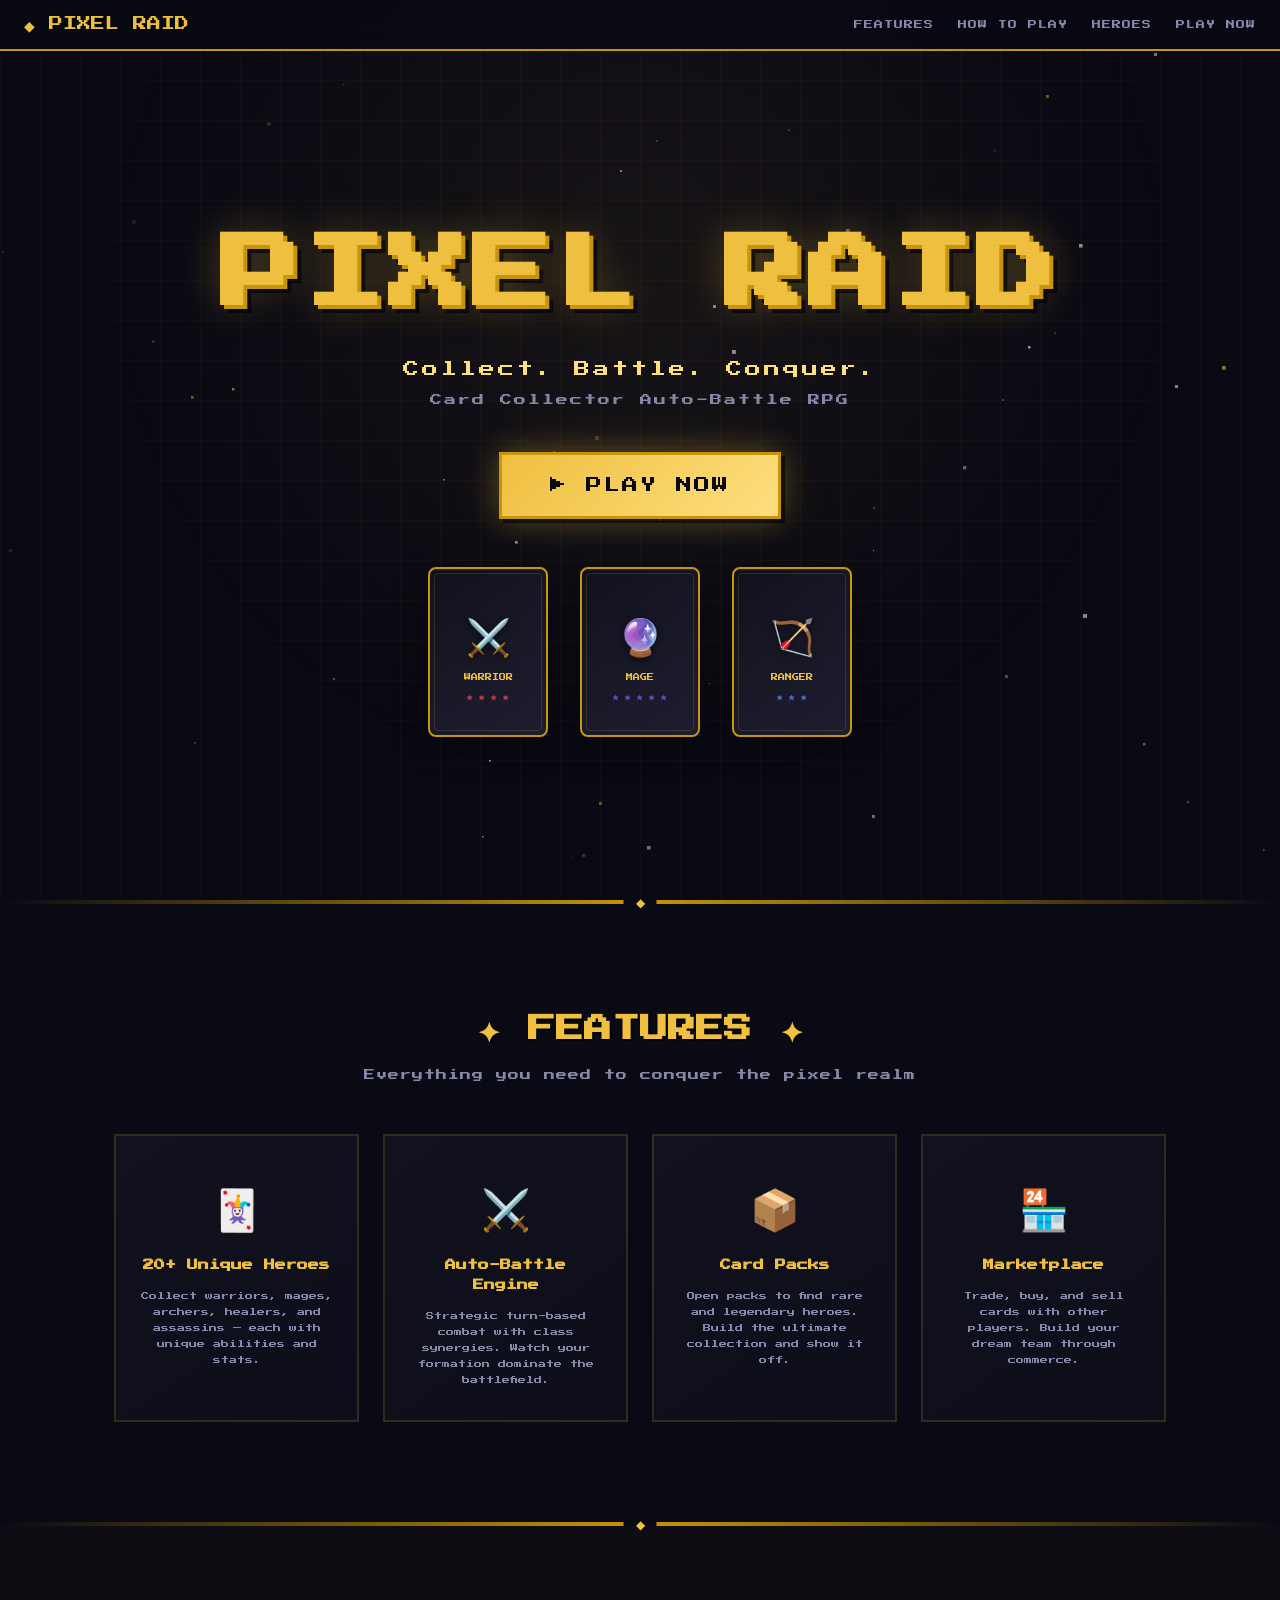
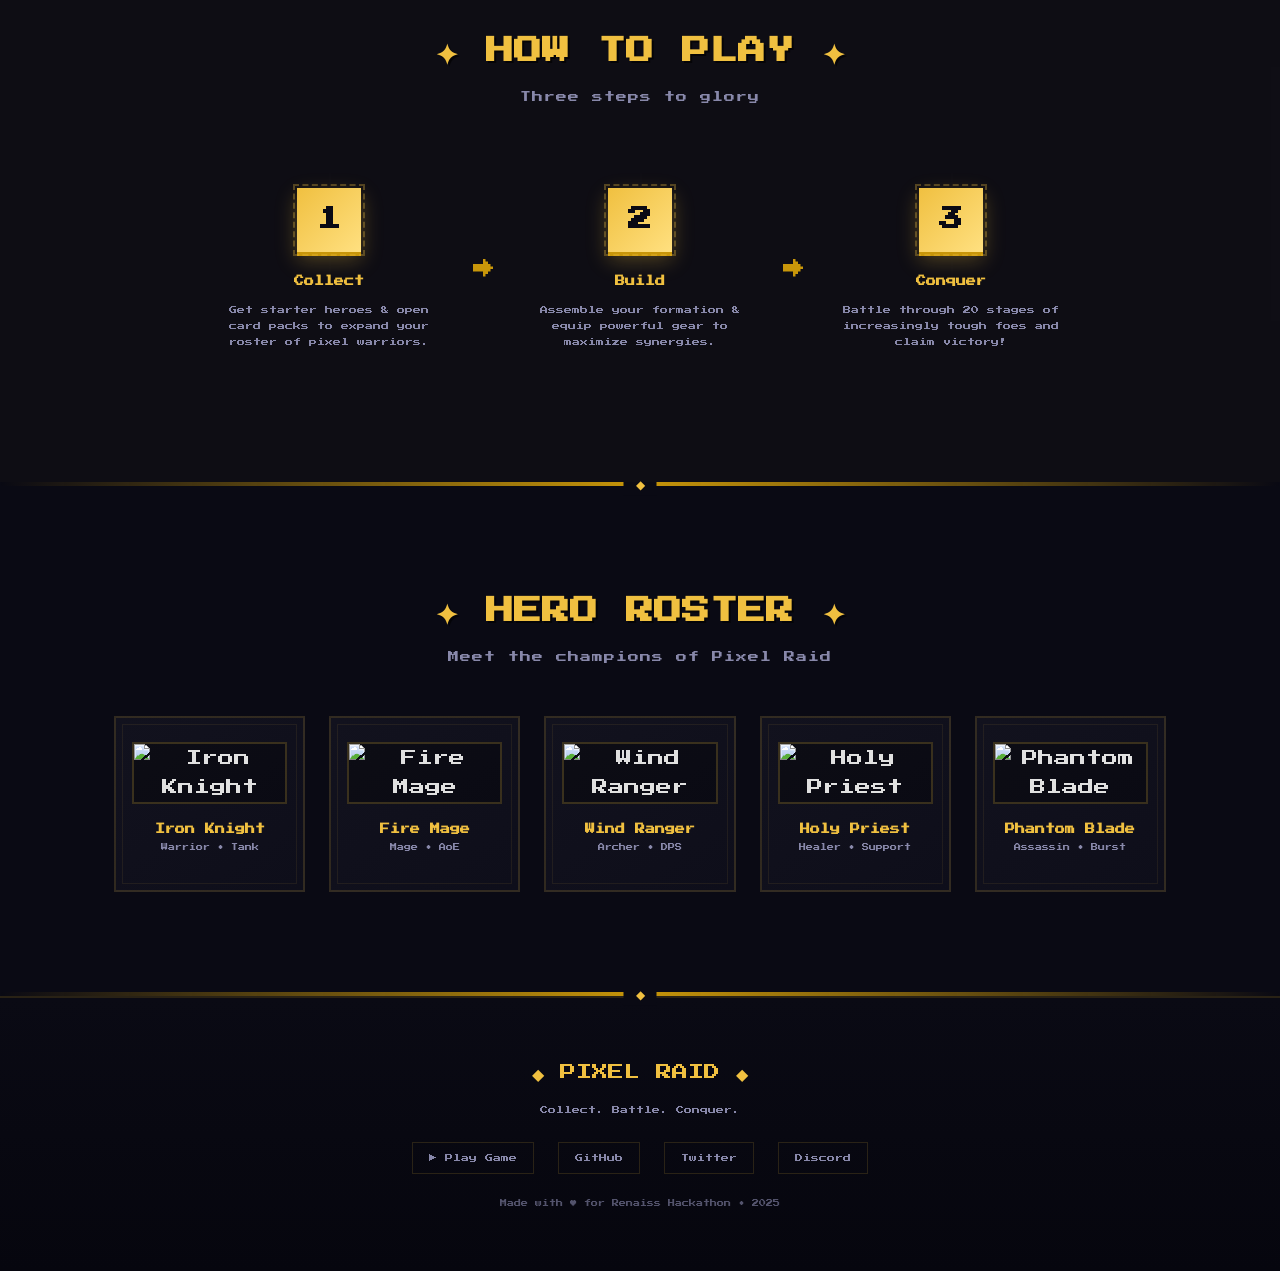
==== commit 4f156087: "Copy landing page from pixel.brebross.xyz (dark green pixel art style)" ====
--- a/index.html
+++ b/index.html
@@ -3,1051 +3,632 @@
 <head>
     <meta charset="UTF-8">
     <meta name="viewport" content="width=device-width, initial-scale=1.0">
-    <title>PIXEL RAID — Card Collector Battle RPG</title>
-    <meta name="description" content="Collect pixel heroes, build your deck, battle rivals. A retro card collector RPG on BNB Chain.">
-    <meta property="og:title" content="PIXEL RAID — Card Collector Battle RPG">
-    <meta property="og:description" content="Collect pixel heroes, build your deck, battle rivals.">
+    <title>Pixel Raid — Card Collector Auto-Battle RPG</title>
+    <meta name="description" content="Pixel Raid is a retro pixel art card collector auto-battle RPG. Collect 20+ unique heroes, open packs, build formations, and conquer 20 stages!">
+    <meta property="og:title" content="Pixel Raid — Card Collector Auto-Battle RPG">
+    <meta property="og:description" content="Collect warriors, mages, archers, healers & assassins. Open packs, build formations, and battle through 20 stages in this retro pixel art RPG.">
     <meta property="og:type" content="website">
+    <meta name="twitter:card" content="summary_large_image">
+    <meta name="twitter:title" content="Pixel Raid — Card Collector Auto-Battle RPG">
+    <meta name="twitter:description" content="Collect 20+ unique heroes. Open packs. Build formations. Conquer.">
     <link rel="preconnect" href="https://fonts.googleapis.com">
-    <link href="https://fonts.googleapis.com/css2?family=Press+Start+2P&family=Inter:wght@300;400;500;600;700;800;900&display=swap" rel="stylesheet">
+    <link rel="preconnect" href="https://fonts.gstatic.com" crossorigin>
+    <link href="https://fonts.googleapis.com/css2?family=Press+Start+2P&display=swap" rel="stylesheet">
     <style>
+        /* ========== RESET & BASE ========== */
+        *, *::before, *::after { margin: 0; padding: 0; box-sizing: border-box; }
         :root {
-            --bg: #F5E6D3;
-            --bg2: #EDD9C4;
-            --bg3: #E6CCB5;
-            --card: #FFFFFF;
-            --card-hover: #FFFAF5;
-            --border: #E0CEBC;
-            --border-hover: #D4B896;
-            --accent: #E94560;
-            --accent2: #5B8DEF;
-            --gold: #D4A04A;
-            --brown: #8B6914;
-            --green: #22C55E;
-            --purple: #8B5CF6;
-            --text: #2D1B0E;
-            --text2: #7A6555;
-            --text3: #A89585;
-            --font-pixel: 'Press Start 2P', monospace;
-            --font: 'Inter', -apple-system, sans-serif;
-        }
-
-        * { margin: 0; padding: 0; box-sizing: border-box; }
-
-        html {
-            scroll-behavior: smooth;
-            background: var(--bg);
-        }
-
+            --gold: #f0c040;
+            --gold-light: #ffe080;
+            --gold-dark: #c8960a;
+            --bg-dark: #0a0a14;
+            --bg-card: #12121e;
+            --bg-card-hover: #1a1a2e;
+            --text: #e0e0e0;
+            --text-dim: #8888aa;
+            --accent-red: #e04040;
+            --accent-blue: #4080e0;
+            --accent-green: #40c060;
+            --accent-purple: #9040e0;
+            --pixel-shadow: 4px 4px 0px rgba(0,0,0,0.6);
+            --glow-gold: 0 0 30px rgba(240,192,64,0.3), 0 0 60px rgba(240,192,64,0.1);
+        }
+        html { scroll-behavior: smooth; font-size: 16px; }
         body {
-            font-family: var(--font);
+            font-family: 'Press Start 2P', monospace;
+            background: var(--bg-dark);
             color: var(--text);
-            background: var(--bg);
             overflow-x: hidden;
-            -webkit-font-smoothing: antialiased;
-        }
-
-        /* ===== NAV ===== */
+            line-height: 1.8;
+        }
+        a { color: var(--gold); text-decoration: none; transition: color 0.3s; }
+        a:hover { color: var(--gold-light); }
+
+        /* ========== PARTICLE CANVAS ========== */
+        #particles {
+            position: fixed; top: 0; left: 0; width: 100%; height: 100%;
+            z-index: 0; pointer-events: none;
+        }
+
+        /* ========== NAVBAR ========== */
         nav {
-            position: fixed;
-            top: 0; left: 0; right: 0;
-            z-index: 100;
-            background: rgba(245,230,211,0.92);
-            backdrop-filter: blur(20px);
-            -webkit-backdrop-filter: blur(20px);
-            border-bottom: 1px solid var(--border);
-            display: flex;
-            align-items: center;
-            justify-content: space-between;
-            padding: 16px 48px;
+            position: fixed; top: 0; left: 0; right: 0; z-index: 1000;
+            background: rgba(10,10,20,0.85);
+            backdrop-filter: blur(12px);
+            border-bottom: 2px solid var(--gold-dark);
+            padding: 12px 24px;
+            display: flex; align-items: center; justify-content: space-between;
         }
         .nav-logo {
-            font-family: var(--font-pixel);
-            font-size: 12px;
-            color: var(--accent);
-            letter-spacing: 2px;
-            display: flex; align-items: center; gap: 8px;
-        }
-        .nav-logo span { color: var(--gold); }
-        .nav-links { display: flex; gap: 36px; }
+            font-size: 14px; color: var(--gold);
+            text-shadow: 2px 2px 0 rgba(0,0,0,0.8);
+        }
+        .nav-links { display: flex; gap: 24px; }
         .nav-links a {
-            color: var(--text2);
-            text-decoration: none;
-            font-size: 15px;
-            font-weight: 500;
-            transition: color 0.2s;
-            letter-spacing: -0.2px;
-        }
-        .nav-links a:hover { color: var(--text); }
-        .nav-play {
-            background: var(--text);
-            color: var(--bg);
-            font-family: var(--font);
-            font-size: 14px;
-            font-weight: 600;
-            padding: 10px 24px;
-            border: none;
-            border-radius: 10px;
-            cursor: pointer;
-            text-decoration: none;
-            transition: all 0.2s;
-            letter-spacing: -0.2px;
-        }
-        .nav-play:hover { opacity: 0.85; transform: translateY(-1px); }
-
-        /* ===== HERO ===== */
-        .hero {
-            min-height: 100vh;
-            display: flex;
-            flex-direction: column;
-            align-items: center;
-            justify-content: center;
-            text-align: center;
-            padding: 140px 20px 80px;
+            font-size: 9px; color: var(--text-dim); text-transform: uppercase;
+            letter-spacing: 1px; transition: color 0.3s, text-shadow 0.3s;
+        }
+        .nav-links a:hover { color: var(--gold); text-shadow: 0 0 10px rgba(240,192,64,0.5); }
+
+        /* ========== SCROLL REVEAL ========== */
+        .reveal {
+            opacity: 0; transform: translateY(40px);
+            transition: opacity 0.8s ease, transform 0.8s ease;
+        }
+        .reveal.visible { opacity: 1; transform: translateY(0); }
+
+        /* ========== HERO SECTION ========== */
+        #hero {
+            position: relative; min-height: 100vh;
+            display: flex; flex-direction: column; align-items: center; justify-content: center;
+            text-align: center; padding: 80px 20px 40px; z-index: 1;
+            background: radial-gradient(ellipse at 50% 30%, rgba(240,192,64,0.06) 0%, transparent 60%);
+        }
+        .hero-title {
+            font-size: clamp(32px, 8vw, 80px); color: var(--gold);
+            text-shadow: 4px 4px 0 var(--gold-dark), 8px 8px 0 rgba(0,0,0,0.6), 0 0 40px rgba(240,192,64,0.3);
+            animation: titlePulse 3s ease-in-out infinite, titleEntry 1s ease-out;
+            margin-bottom: 8px; letter-spacing: 4px;
+        }
+        @keyframes titlePulse {
+            0%, 100% { text-shadow: 4px 4px 0 var(--gold-dark), 8px 8px 0 rgba(0,0,0,0.6), 0 0 40px rgba(240,192,64,0.3); }
+            50% { text-shadow: 4px 4px 0 var(--gold-dark), 8px 8px 0 rgba(0,0,0,0.6), 0 0 80px rgba(240,192,64,0.5), 0 0 120px rgba(240,192,64,0.2); }
+        }
+        @keyframes titleEntry {
+            from { opacity: 0; transform: scale(0.5) translateY(-30px); }
+            to { opacity: 1; transform: scale(1) translateY(0); }
+        }
+        .hero-subtitle {
+            font-size: clamp(10px, 2vw, 16px); color: var(--gold-light);
+            margin-bottom: 6px; letter-spacing: 3px;
+            animation: fadeSlideUp 1s ease-out 0.3s both;
+        }
+        .hero-tagline {
+            font-size: clamp(8px, 1.5vw, 12px); color: var(--text-dim);
+            margin-bottom: 40px; letter-spacing: 2px;
+            animation: fadeSlideUp 1s ease-out 0.5s both;
+        }
+        @keyframes fadeSlideUp {
+            from { opacity: 0; transform: translateY(20px); }
+            to { opacity: 1; transform: translateY(0); }
+        }
+        .cta-btn {
+            display: inline-block; padding: 16px 48px;
+            font-family: 'Press Start 2P', monospace; font-size: clamp(10px, 2vw, 16px);
+            color: var(--bg-dark); background: linear-gradient(135deg, var(--gold), var(--gold-light));
+            border: 3px solid var(--gold-dark); cursor: pointer;
+            text-transform: uppercase; letter-spacing: 2px;
+            box-shadow: var(--pixel-shadow), var(--glow-gold);
+            transition: transform 0.2s, box-shadow 0.2s;
+            animation: fadeSlideUp 1s ease-out 0.7s both;
+            position: relative; z-index: 2;
+        }
+        .cta-btn:hover {
+            transform: translateY(-3px); color: var(--bg-dark);
+            box-shadow: 4px 7px 0 rgba(0,0,0,0.6), 0 0 50px rgba(240,192,64,0.5);
+        }
+        .cta-btn:active { transform: translateY(2px); box-shadow: 2px 2px 0 rgba(0,0,0,0.6); }
+
+        /* Animated floating cards in hero */
+        .hero-cards {
+            display: flex; gap: 32px; margin-top: 48px;
+            perspective: 800px;
+            animation: fadeSlideUp 1s ease-out 1s both;
+        }
+        .hero-card {
+            width: 120px; height: 170px;
+            background: linear-gradient(145deg, var(--bg-card), #1e1e30);
+            border: 2px solid var(--gold-dark);
+            border-radius: 8px; position: relative;
+            display: flex; flex-direction: column; align-items: center; justify-content: center;
+            gap: 8px; font-size: 8px;
+            box-shadow: 0 8px 32px rgba(0,0,0,0.4), inset 0 1px 0 rgba(240,192,64,0.1);
+        }
+        .hero-card::before {
+            content: ''; position: absolute; inset: 4px;
+            border: 1px solid rgba(240,192,64,0.15); border-radius: 4px;
+        }
+        .hero-card-icon { font-size: 36px; filter: drop-shadow(0 2px 4px rgba(0,0,0,0.5)); }
+        .hero-card-name { color: var(--gold); font-size: 7px; }
+        .hero-card:nth-child(1) { animation: cardFloat1 4s ease-in-out infinite; }
+        .hero-card:nth-child(2) { animation: cardFloat2 4.5s ease-in-out infinite 0.3s; }
+        .hero-card:nth-child(3) { animation: cardFloat3 5s ease-in-out infinite 0.6s; }
+        @keyframes cardFloat1 { 0%,100%{ transform: translateY(0) rotate(-5deg); } 50%{ transform: translateY(-15px) rotate(-3deg); } }
+        @keyframes cardFloat2 { 0%,100%{ transform: translateY(-10px) rotate(0deg); } 50%{ transform: translateY(-25px) rotate(2deg); } }
+        @keyframes cardFloat3 { 0%,100%{ transform: translateY(0) rotate(5deg); } 50%{ transform: translateY(-15px) rotate(3deg); } }
+
+        /* Decorative pixel grid lines */
+        .pixel-grid {
+            position: absolute; top: 0; left: 0; width: 100%; height: 100%;
+            background-image:
+                linear-gradient(rgba(240,192,64,0.03) 1px, transparent 1px),
+                linear-gradient(90deg, rgba(240,192,64,0.03) 1px, transparent 1px);
+            background-size: 40px 40px; pointer-events: none; z-index: 0;
+        }
+
+        /* ========== SECTION STYLING ========== */
+        section { position: relative; z-index: 1; }
+        .section-title {
+            font-size: clamp(14px, 3vw, 28px); color: var(--gold);
+            text-align: center; margin-bottom: 12px;
+            text-shadow: 2px 2px 0 rgba(0,0,0,0.6);
+        }
+        .section-subtitle {
+            font-size: clamp(8px, 1.4vw, 11px); color: var(--text-dim);
+            text-align: center; margin-bottom: 48px; letter-spacing: 1px;
+        }
+        .container { max-width: 1100px; margin: 0 auto; padding: 0 24px; }
+
+        /* Decorative divider */
+        .divider {
+            width: 100%; height: 4px; position: relative;
+            background: linear-gradient(90deg, transparent, var(--gold-dark), transparent);
+            margin: 0;
+        }
+        .divider::before {
+            content: '◆'; position: absolute; top: 50%; left: 50%;
+            transform: translate(-50%, -50%);
+            color: var(--gold); font-size: 12px; background: var(--bg-dark);
+            padding: 0 12px;
+        }
+
+        /* ========== FEATURES SECTION ========== */
+        #features { padding: 100px 20px; }
+        .features-grid {
+            display: grid; grid-template-columns: repeat(auto-fit, minmax(240px, 1fr));
+            gap: 24px; max-width: 1100px; margin: 0 auto;
+        }
+        .feature-card {
+            background: linear-gradient(145deg, var(--bg-card), #0e0e1a);
+            border: 2px solid rgba(240,192,64,0.15);
+            padding: 32px 24px; text-align: center;
+            transition: transform 0.3s, border-color 0.3s, box-shadow 0.3s;
+            position: relative; overflow: hidden;
+        }
+        .feature-card::after {
+            content: ''; position: absolute; top: 0; left: -100%; width: 100%; height: 100%;
+            background: linear-gradient(90deg, transparent, rgba(240,192,64,0.05), transparent);
+            transition: left 0.6s;
+        }
+        .feature-card:hover::after { left: 100%; }
+        .feature-card:hover {
+            transform: translateY(-6px);
+            border-color: var(--gold);
+            box-shadow: 0 12px 40px rgba(240,192,64,0.15), inset 0 1px 0 rgba(240,192,64,0.1);
+        }
+        .feature-icon { font-size: 40px; margin-bottom: 16px; display: block; }
+        .feature-title { font-size: 11px; color: var(--gold); margin-bottom: 12px; }
+        .feature-desc { font-size: 8px; color: var(--text-dim); line-height: 2; }
+
+        /* ========== HOW TO PLAY ========== */
+        #howtoplay { padding: 100px 20px; background: rgba(240,192,64,0.02); }
+        .steps { display: flex; gap: 32px; max-width: 900px; margin: 0 auto; flex-wrap: wrap; justify-content: center; }
+        .step {
+            flex: 1; min-width: 220px; max-width: 280px;
+            text-align: center; padding: 32px 20px;
             position: relative;
         }
-        .hero::before {
-            content: '';
-            position: absolute;
-            top: 0; left: 0; right: 0; bottom: 0;
-            background: radial-gradient(ellipse at 50% 20%, rgba(233,69,96,0.06) 0%, transparent 50%),
-                        radial-gradient(ellipse at 80% 80%, rgba(91,141,239,0.04) 0%, transparent 40%);
-            z-index: 0;
-        }
-        .hero > * { position: relative; z-index: 2; }
-
-        .hero-badge {
-            background: var(--card);
-            border: 1px solid var(--border);
-            border-radius: 100px;
-            padding: 8px 20px;
-            font-size: 13px;
-            color: var(--text2);
-            font-weight: 500;
-            margin-bottom: 32px;
-            letter-spacing: 0.3px;
-            box-shadow: 0 2px 8px rgba(0,0,0,0.04);
-        }
-
-        .hero-title {
-            font-family: var(--font);
-            font-size: clamp(48px, 8vw, 88px);
-            font-weight: 900;
-            line-height: 1.0;
-            margin-bottom: 20px;
-            color: var(--text);
-            letter-spacing: -3px;
-        }
-        .hero-title .accent { color: var(--accent); }
-
-        .hero-sub {
-            font-size: 18px;
-            color: var(--text2);
-            margin-bottom: 48px;
-            max-width: 520px;
-            line-height: 1.6;
-            font-weight: 400;
-            letter-spacing: -0.2px;
-        }
-
-        .hero-buttons {
-            display: flex; gap: 12px; flex-wrap: wrap; justify-content: center;
-            margin-bottom: 64px;
-        }
-        .btn-primary {
-            background: var(--text);
-            color: var(--bg);
-            font-family: var(--font);
-            font-size: 16px;
-            font-weight: 600;
-            padding: 16px 40px;
-            border: none;
-            border-radius: 12px;
-            cursor: pointer;
-            text-decoration: none;
-            transition: all 0.2s;
-            box-shadow: 0 4px 16px rgba(45,27,14,0.15);
-            letter-spacing: -0.3px;
-        }
-        .btn-primary:hover { transform: translateY(-2px); box-shadow: 0 8px 24px rgba(45,27,14,0.2); }
-        .btn-secondary {
-            background: var(--card);
-            color: var(--text);
-            font-family: var(--font);
-            font-size: 16px;
-            font-weight: 500;
-            padding: 16px 40px;
-            border: 1px solid var(--border);
-            border-radius: 12px;
-            cursor: pointer;
-            text-decoration: none;
-            transition: all 0.2s;
-            letter-spacing: -0.3px;
-        }
-        .btn-secondary:hover { border-color: var(--border-hover); background: var(--card-hover); }
-
-        /* ===== HERO CARDS ===== */
-        .hero-cards {
-            display: flex;
-            gap: 20px;
-            flex-wrap: wrap;
-            justify-content: center;
-            perspective: 1000px;
-        }
-        .hero-card-float {
-            width: 130px;
-            height: 180px;
-            background: var(--card);
-            border: 1px solid var(--border);
-            border-radius: 16px;
-            display: flex;
-            flex-direction: column;
-            align-items: center;
-            justify-content: center;
-            padding: 12px;
-            transition: all 0.4s ease;
-            animation: cardFloat 5s ease-in-out infinite;
-            cursor: default;
-            box-shadow: 0 2px 12px rgba(0,0,0,0.04);
-        }
-        .hero-card-float:nth-child(2) { animation-delay: 0.8s; }
-        .hero-card-float:nth-child(3) { animation-delay: 1.6s; }
-        .hero-card-float:nth-child(4) { animation-delay: 2.4s; }
-        .hero-card-float:nth-child(5) { animation-delay: 3.2s; }
-        @keyframes cardFloat {
-            0%, 100% { transform: translateY(0); }
-            50% { transform: translateY(-14px); }
-        }
-        .hero-card-float:hover {
-            transform: translateY(-18px) scale(1.06) !important;
-            box-shadow: 0 12px 40px rgba(0,0,0,0.1);
-        }
-        .hero-card-float.rarity-common { border-color: #C0B0A0; }
-        .hero-card-float.rarity-rare { border-color: var(--accent2); box-shadow: 0 4px 20px rgba(91,141,239,0.12); }
-        .hero-card-float.rarity-epic { border-color: var(--purple); box-shadow: 0 4px 20px rgba(139,92,246,0.12); }
-        .hero-card-float.rarity-legendary { border-color: var(--gold); box-shadow: 0 4px 20px rgba(212,160,74,0.15); }
-        .hero-card-float.rarity-mythic {
-            border-color: var(--accent);
-            box-shadow: 0 4px 24px rgba(233,69,96,0.15);
-            animation: cardFloat 5s ease-in-out infinite, mythicGlow 3s ease-in-out infinite;
-        }
-        @keyframes mythicGlow {
-            0%, 100% { box-shadow: 0 4px 20px rgba(233,69,96,0.12); }
-            50% { box-shadow: 0 8px 36px rgba(233,69,96,0.25); }
-        }
-        .card-sprite {
-            width: 72px; height: 72px;
-            image-rendering: pixelated;
-            image-rendering: crisp-edges;
-            margin-bottom: 8px;
-        }
-        .card-name {
-            font-family: var(--font-pixel);
-            font-size: 7px;
-            text-align: center;
-            color: var(--text);
-            line-height: 1.4;
-        }
-
-        /* ===== STATS BAR ===== */
-        .stats-bar {
-            background: var(--card);
-            border-top: 1px solid var(--border);
-            border-bottom: 1px solid var(--border);
-            padding: 48px 20px;
-            display: flex;
-            justify-content: center;
-            gap: 80px;
-            flex-wrap: wrap;
-        }
-        .stat-item { text-align: center; }
-        .stat-value {
-            font-size: 44px;
-            font-weight: 800;
-            color: var(--text);
-            margin-bottom: 4px;
-            letter-spacing: -2px;
-        }
-        .stat-label {
-            font-size: 12px;
-            color: var(--text3);
-            font-weight: 600;
-            letter-spacing: 1.5px;
-            text-transform: uppercase;
-        }
-
-        /* ===== SECTION COMMON ===== */
-        .section-title {
-            font-size: 40px;
-            font-weight: 800;
-            text-align: center;
-            margin-bottom: 12px;
-            color: var(--text);
-            letter-spacing: -1.5px;
-            line-height: 1.1;
-        }
-        .section-sub {
-            font-size: 16px;
-            color: var(--text2);
-            text-align: center;
-            margin-bottom: 56px;
-            font-weight: 400;
-            letter-spacing: -0.2px;
-        }
-
-        /* ===== FEATURES ===== */
-        .features {
-            padding: 100px 20px;
-            max-width: 1200px;
-            margin: 0 auto;
-        }
-        .features-grid {
-            display: grid;
-            grid-template-columns: repeat(3, 1fr);
-            gap: 16px;
-        }
-        .feature-card {
-            background: var(--card);
-            border: 1px solid var(--border);
-            border-radius: 16px;
-            padding: 28px;
-            transition: all 0.25s;
-        }
-        .feature-card:hover {
-            transform: translateY(-3px);
-            border-color: var(--border-hover);
-            box-shadow: 0 8px 24px rgba(0,0,0,0.06);
-        }
-        .feature-icon {
-            width: 48px; height: 48px;
-            background: var(--bg);
-            border-radius: 12px;
-            display: flex;
-            align-items: center;
-            justify-content: center;
-            font-size: 24px;
-            margin-bottom: 16px;
-        }
-        .feature-title {
-            font-size: 17px;
-            font-weight: 700;
-            margin-bottom: 8px;
-            color: var(--text);
-            letter-spacing: -0.3px;
-        }
-        .feature-desc {
-            font-size: 14px;
-            color: var(--text2);
-            line-height: 1.6;
-            font-weight: 400;
-        }
-
-        /* ===== GAME SHOWCASE ===== */
-        .game-showcase {
-            padding: 100px 20px;
-            background: var(--bg2);
-        }
-        .game-content {
-            max-width: 1100px;
-            margin: 0 auto;
-            display: flex;
-            align-items: center;
-            gap: 64px;
-        }
-        .game-text { flex: 1; }
-        .game-text h2 {
-            font-size: 40px;
-            font-weight: 800;
-            color: var(--text);
-            margin-bottom: 16px;
-            line-height: 1.1;
-            letter-spacing: -1.5px;
-        }
-        .game-text h2 span { color: var(--accent); }
-        .game-text p {
-            font-size: 16px;
-            color: var(--text2);
-            line-height: 1.7;
-            margin-bottom: 32px;
-            font-weight: 400;
-        }
-        .game-visual { flex: 1; display: flex; justify-content: center; }
-        .battle-preview {
-            width: 100%;
-            max-width: 420px;
-            aspect-ratio: 4/3;
-            background: var(--card);
-            border: 1px solid var(--border);
-            border-radius: 16px;
-            overflow: hidden;
-            box-shadow: 0 4px 20px rgba(0,0,0,0.06);
-        }
-        .battle-preview canvas { width: 100%; height: 100%; image-rendering: pixelated; }
-
-        /* ===== HEROES ===== */
-        .heroes-section { padding: 100px 20px; }
+        .step-number {
+            width: 64px; height: 64px; margin: 0 auto 20px;
+            display: flex; align-items: center; justify-content: center;
+            font-size: 24px; color: var(--bg-dark); font-weight: bold;
+            background: linear-gradient(135deg, var(--gold), var(--gold-light));
+            box-shadow: 0 4px 0 var(--gold-dark), 0 8px 20px rgba(240,192,64,0.3);
+            position: relative;
+        }
+        .step-number::after {
+            content: ''; position: absolute; inset: -4px;
+            border: 2px dashed rgba(240,192,64,0.3);
+            animation: spinDash 12s linear infinite;
+        }
+        @keyframes spinDash { to { transform: rotate(360deg); } }
+        .step-title { font-size: 10px; color: var(--gold); margin-bottom: 12px; }
+        .step-desc { font-size: 8px; color: var(--text-dim); line-height: 2; }
+        /* Connector arrows between steps (desktop only) */
+        .step:not(:last-child)::after {
+            content: '→'; position: absolute; right: -24px; top: 50%;
+            transform: translateY(-50%); color: var(--gold-dark); font-size: 20px;
+        }
+
+        /* ========== HEROES SHOWCASE ========== */
+        #heroes { padding: 100px 20px; }
         .heroes-grid {
-            display: grid;
-            grid-template-columns: repeat(4, 1fr);
-            gap: 16px;
-            max-width: 1000px;
-            margin: 0 auto;
-        }
-        .hero-card {
-            background: var(--card);
-            border: 1px solid var(--border);
-            border-radius: 16px;
-            padding: 24px;
-            text-align: center;
-            transition: all 0.25s;
-        }
-        .hero-card:hover {
-            transform: translateY(-4px);
-            border-color: var(--border-hover);
-            box-shadow: 0 8px 24px rgba(0,0,0,0.06);
-        }
-        .hero-sprite { width: 96px; height: 96px; image-rendering: pixelated; margin-bottom: 12px; }
-        .hero-name {
-            font-family: var(--font-pixel);
-            font-size: 9px;
-            margin-bottom: 6px;
-            color: var(--text);
-        }
-        .hero-class {
-            font-size: 13px;
-            color: var(--accent2);
-            font-weight: 500;
-            margin-bottom: 10px;
-        }
+            display: grid; grid-template-columns: repeat(auto-fit, minmax(180px, 1fr));
+            gap: 24px; max-width: 1100px; margin: 0 auto;
+        }
+        .hero-showcase-card {
+            background: linear-gradient(145deg, var(--bg-card), #0e0e1a);
+            border: 2px solid rgba(240,192,64,0.15);
+            padding: 24px 16px; text-align: center;
+            transition: transform 0.4s, border-color 0.4s, box-shadow 0.4s;
+            cursor: pointer; position: relative; overflow: hidden;
+        }
+        .hero-showcase-card::before {
+            content: ''; position: absolute; inset: 6px;
+            border: 1px solid rgba(240,192,64,0.08); pointer-events: none;
+        }
+        .hero-showcase-card:hover {
+            transform: translateY(-10px) scale(1.03);
+            border-color: var(--gold);
+            box-shadow: 0 16px 48px rgba(240,192,64,0.2), 0 0 30px rgba(240,192,64,0.1);
+        }
+        .hero-sprite {
+            width: 96px; height: 96px; margin: 0 auto 16px;
+            image-rendering: pixelated; image-rendering: crisp-edges;
+            border: 2px solid rgba(240,192,64,0.2);
+            background: rgba(0,0,0,0.3);
+            transition: transform 0.3s;
+        }
+        .hero-showcase-card:hover .hero-sprite { transform: scale(1.1); }
+        .hero-class-name { font-size: 10px; color: var(--gold); margin-bottom: 4px; }
+        .hero-class-type { font-size: 7px; color: var(--text-dim); margin-bottom: 12px; }
         .hero-stats {
-            display: flex;
-            justify-content: center;
-            gap: 12px;
-            font-size: 10px;
-            font-family: var(--font-pixel);
-        }
-        .hero-stats span { color: var(--gold); }
-
-        /* ===== HOW TO PLAY ===== */
-        .howto { padding: 100px 20px; max-width: 900px; margin: 0 auto; }
-        .steps { display: grid; grid-template-columns: repeat(2, 1fr); gap: 16px; }
-        .step {
-            background: var(--card);
-            border: 1px solid var(--border);
-            border-radius: 16px;
-            padding: 28px;
-            transition: all 0.25s;
-        }
-        .step:hover { border-color: var(--border-hover); }
-        .step-num {
-            background: var(--text);
-            color: var(--bg);
-            font-size: 20px;
-            font-weight: 800;
-            width: 44px; height: 44px;
-            border-radius: 12px;
-            display: flex;
-            align-items: center;
-            justify-content: center;
-            margin-bottom: 14px;
-        }
-        .step h3 {
-            font-size: 17px;
-            font-weight: 700;
-            margin-bottom: 6px;
-            color: var(--text);
-            letter-spacing: -0.3px;
-        }
-        .step p { font-size: 14px; color: var(--text2); line-height: 1.6; }
-
-        /* ===== RARITY ===== */
-        .rarity-section { padding: 100px 20px; background: var(--bg2); }
-        .rarity-grid {
-            display: flex;
-            justify-content: center;
-            gap: 12px;
-            flex-wrap: wrap;
-            max-width: 800px;
-            margin: 0 auto;
-        }
-        .rarity-item {
-            text-align: center;
-            padding: 20px 28px;
-            border-radius: 14px;
-            background: var(--card);
-            border: 2px solid;
-            min-width: 130px;
-            transition: all 0.25s;
-        }
-        .rarity-item:hover { transform: scale(1.04); }
-        .rarity-item.common { border-color: #C0B0A0; }
-        .rarity-item.rare { border-color: var(--accent2); }
-        .rarity-item.epic { border-color: var(--purple); }
-        .rarity-item.legendary { border-color: var(--gold); }
-        .rarity-item.mythic { border-color: var(--accent); animation: mythicGlow 3s ease-in-out infinite; }
-        .rarity-label { font-size: 14px; font-weight: 700; margin-bottom: 2px; color: var(--text); letter-spacing: -0.3px; }
-        .rarity-chance { font-size: 12px; color: var(--text3); font-weight: 500; }
-
-        /* ===== MARKETPLACE ===== */
-        .marketplace-section { padding: 100px 20px; text-align: center; }
-
-        /* ===== COMMUNITY ===== */
-        .community { padding: 100px 20px; background: var(--bg2); text-align: center; }
-        .community-links { display: flex; justify-content: center; gap: 12px; margin-top: 36px; }
-        .community-btn {
-            background: var(--card);
-            border: 1px solid var(--border);
-            border-radius: 14px;
-            padding: 18px 36px;
-            color: var(--text);
-            font-size: 16px;
-            font-weight: 600;
-            text-decoration: none;
-            transition: all 0.25s;
-            display: flex; align-items: center; gap: 10px;
-            letter-spacing: -0.3px;
-        }
-        .community-btn:hover {
-            border-color: var(--border-hover);
-            transform: translateY(-2px);
-            box-shadow: 0 4px 16px rgba(0,0,0,0.06);
-        }
-
-        /* ===== CTA ===== */
-        .cta {
-            padding: 120px 20px;
-            text-align: center;
-            background: var(--bg);
-        }
-        .cta-title {
-            font-size: 48px;
-            font-weight: 900;
-            margin-bottom: 14px;
-            color: var(--text);
-            letter-spacing: -2px;
-        }
-        .cta-desc {
-            font-size: 17px;
-            color: var(--text2);
-            margin-bottom: 36px;
-            max-width: 440px;
-            margin-left: auto;
-            margin-right: auto;
-        }
-
-        /* ===== ROADMAP ===== */
-        .roadmap { padding: 100px 20px; max-width: 1000px; margin: 0 auto; }
-        .roadmap-grid { display: grid; grid-template-columns: repeat(3, 1fr); gap: 16px; }
-        .roadmap-card {
-            background: var(--card);
-            border: 1px solid var(--border);
-            border-radius: 16px;
-            padding: 28px;
-            transition: all 0.25s;
-        }
-        .roadmap-card:hover { border-color: var(--border-hover); }
-        .roadmap-phase {
-            font-family: var(--font-pixel);
-            font-size: 8px;
-            color: var(--accent);
-            margin-bottom: 12px;
-            letter-spacing: 1px;
-        }
-        .roadmap-title {
-            font-size: 20px;
-            font-weight: 700;
-            margin-bottom: 14px;
-            color: var(--text);
-            letter-spacing: -0.5px;
-        }
-        .roadmap-items {
-            list-style: none;
-            font-size: 14px;
-            color: var(--text2);
-            line-height: 2;
-        }
-        .roadmap-items li::before { content: '→ '; color: var(--accent); font-weight: 600; }
-
-        /* ===== FOOTER ===== */
+            display: grid; grid-template-columns: 1fr 1fr; gap: 6px;
+            font-size: 7px; color: var(--text-dim);
+            opacity: 0; max-height: 0; overflow: hidden;
+            transition: opacity 0.4s, max-height 0.4s;
+        }
+        .hero-showcase-card:hover .hero-stats {
+            opacity: 1; max-height: 200px;
+        }
+        .hero-stat { display: flex; align-items: center; gap: 4px; justify-content: center; }
+        .hero-stat-bar {
+            width: 40px; height: 4px; background: rgba(255,255,255,0.1);
+            position: relative; overflow: hidden;
+        }
+        .hero-stat-fill {
+            height: 100%; position: absolute; left: 0; top: 0;
+            background: linear-gradient(90deg, var(--gold-dark), var(--gold));
+        }
+
+        /* ========== FOOTER ========== */
         footer {
-            background: var(--card);
-            border-top: 1px solid var(--border);
-            padding: 48px 20px;
-            text-align: center;
-        }
-        .footer-logo {
-            font-family: var(--font-pixel);
-            font-size: 12px;
-            color: var(--accent);
-            margin-bottom: 16px;
-        }
-        .footer-logo span { color: var(--gold); }
-        .footer-links { display: flex; justify-content: center; gap: 32px; margin-bottom: 20px; }
+            padding: 60px 20px; text-align: center;
+            border-top: 2px solid rgba(240,192,64,0.15);
+            background: linear-gradient(180deg, var(--bg-dark), #06060e);
+        }
+        .footer-logo { font-size: 16px; color: var(--gold); margin-bottom: 16px; }
+        .footer-tagline { font-size: 8px; color: var(--text-dim); margin-bottom: 24px; }
+        .footer-links { display: flex; gap: 24px; justify-content: center; margin-bottom: 24px; flex-wrap: wrap; }
         .footer-links a {
-            color: var(--text2);
-            text-decoration: none;
-            font-size: 14px;
-            font-weight: 500;
-            transition: color 0.2s;
-        }
-        .footer-links a:hover { color: var(--text); }
-        .footer-copy { font-size: 13px; color: var(--text3); }
-        .footer-copy a { color: var(--accent2); text-decoration: none; font-weight: 500; }
-
-        /* ===== ANIMATIONS ===== */
-        .fade-in {
-            opacity: 0;
-            transform: translateY(24px);
-            transition: all 0.6s cubic-bezier(0.16, 1, 0.3, 1);
-        }
-        .fade-in.visible { opacity: 1; transform: translateY(0); }
-
-        /* ===== MOBILE ===== */
+            font-size: 8px; color: var(--text-dim); padding: 8px 16px;
+            border: 1px solid rgba(240,192,64,0.15); transition: all 0.3s;
+        }
+        .footer-links a:hover { border-color: var(--gold); color: var(--gold); background: rgba(240,192,64,0.05); }
+        .footer-copy { font-size: 7px; color: var(--text-dim); opacity: 0.6; }
+
+        /* ========== CSS PIXEL ART DECORATIONS ========== */
+        .pixel-sword {
+            display: inline-block; width: 16px; height: 32px; position: relative;
+        }
+        .pixel-sword::before {
+            content: ''; position: absolute; top: 0; left: 6px;
+            width: 4px; height: 20px; background: var(--gold);
+            box-shadow: 0 20px 0 var(--gold-dark);
+        }
+        .pixel-sword::after {
+            content: ''; position: absolute; top: 18px; left: 2px;
+            width: 12px; height: 4px; background: var(--gold-dark);
+        }
+
+        /* Sparkle effect */
+        .sparkle {
+            position: absolute; width: 4px; height: 4px;
+            background: var(--gold); pointer-events: none;
+            animation: sparkle 2s ease-in-out infinite;
+        }
+        @keyframes sparkle {
+            0%, 100% { opacity: 0; transform: scale(0); }
+            50% { opacity: 1; transform: scale(1); }
+        }
+
+        /* ========== RESPONSIVE ========== */
         @media (max-width: 768px) {
-            nav { padding: 14px 20px; }
+            .nav-links { gap: 12px; }
+            .nav-links a { font-size: 7px; }
+            .hero-cards { flex-direction: column; align-items: center; gap: 16px; }
+            .hero-card { width: 100px; height: 140px; }
+            .steps { flex-direction: column; align-items: center; }
+            .step:not(:last-child)::after { content: '↓'; right: auto; bottom: -24px; top: auto; left: 50%; transform: translateX(-50%); }
+            .heroes-grid { grid-template-columns: repeat(auto-fit, minmax(150px, 1fr)); gap: 16px; }
+            .hero-stats { opacity: 1; max-height: 200px; }
+        }
+        @media (max-width: 480px) {
             .nav-links { display: none; }
-            .stats-bar { gap: 40px; padding: 36px 20px; }
-            .stat-value { font-size: 32px; }
             .features-grid { grid-template-columns: 1fr; }
-            .heroes-grid { grid-template-columns: repeat(2, 1fr); }
-            .steps { grid-template-columns: 1fr; }
-            .roadmap-grid { grid-template-columns: 1fr; }
-            .game-content { flex-direction: column; gap: 32px; }
-            .hero-cards { gap: 10px; }
-            .hero-card-float { width: 100px; height: 140px; }
-            .card-sprite { width: 52px; height: 52px; }
-            .community-links { flex-direction: column; align-items: center; }
-            .hero-title { letter-spacing: -1px; }
+        }
+
+        /* Scanline overlay */
+        .scanlines {
+            position: fixed; top: 0; left: 0; width: 100%; height: 100%;
+            pointer-events: none; z-index: 9999; opacity: 0.03;
+            background: repeating-linear-gradient(
+                0deg, transparent, transparent 2px, rgba(0,0,0,0.3) 2px, rgba(0,0,0,0.3) 4px
+            );
         }
     </style>
 </head>
 <body>
-    <!-- Nav -->
-    <nav>
-        <div class="nav-logo">PIXEL<span>RAID</span></div>
-        <div class="nav-links">
-            <a href="#features">Features</a>
-            <a href="#heroes">Heroes</a>
-            <a href="#howto">How to Play</a>
-            <a href="#roadmap">Roadmap</a>
+
+<canvas id="particles"></canvas>
+<div class="scanlines"></div>
+
+<!-- NAVBAR -->
+<nav>
+    <div class="nav-logo">◆ PIXEL RAID</div>
+    <div class="nav-links">
+        <a href="#features">Features</a>
+        <a href="#howtoplay">How to Play</a>
+        <a href="#heroes">Heroes</a>
+        <a href="game.html">Play Now</a>
+    </div>
+</nav>
+
+<!-- HERO SECTION -->
+<section id="hero">
+    <div class="pixel-grid"></div>
+    <h1 class="hero-title">PIXEL RAID</h1>
+    <p class="hero-subtitle">Collect. Battle. Conquer.</p>
+    <p class="hero-tagline">Card Collector Auto-Battle RPG</p>
+    <a href="game.html" class="cta-btn">▶ PLAY NOW</a>
+
+    <div class="hero-cards">
+        <div class="hero-card">
+            <span class="hero-card-icon">⚔️</span>
+            <span class="hero-card-name">WARRIOR</span>
+            <span style="font-size:6px;color:var(--accent-red)">★ ★ ★ ★</span>
         </div>
-        <a href="game.html" class="nav-play">Play Now</a>
-    </nav>
-
-    <!-- Hero -->
-    <section class="hero">
-        <div class="hero-badge">🎮 Beta Live on BNB Chain</div>
-        <h1 class="hero-title">PIXEL<br><span class="accent">RAID</span></h1>
-        <p class="hero-sub">Collect pixel heroes. Build your deck. Battle rivals. A retro card collector RPG where every card is a warrior.</p>
-        <div class="hero-buttons">
-            <a href="game.html" class="btn-primary">Start Playing</a>
-            <a href="#features" class="btn-secondary">Learn More</a>
+        <div class="hero-card">
+            <span class="hero-card-icon">🔮</span>
+            <span class="hero-card-name">MAGE</span>
+            <span style="font-size:6px;color:var(--accent-purple)">★ ★ ★ ★ ★</span>
         </div>
-        <div class="hero-cards">
-            <div class="hero-card-float rarity-common">
-                <canvas class="card-sprite" id="preview-iron-knight" width="72" height="72"></canvas>
-                <div class="card-name">Iron Knight</div>
-            </div>
-            <div class="hero-card-float rarity-rare">
-                <canvas class="card-sprite" id="preview-fire-mage" width="72" height="72"></canvas>
-                <div class="card-name">Fire Mage</div>
-            </div>
-            <div class="hero-card-float rarity-epic">
-                <canvas class="card-sprite" id="preview-phantom-blade" width="72" height="72"></canvas>
-                <div class="card-name">Phantom Blade</div>
-            </div>
-            <div class="hero-card-float rarity-legendary">
-                <canvas class="card-sprite" id="preview-void-sorcerer" width="72" height="72"></canvas>
-                <div class="card-name">Void Sorcerer</div>
-            </div>
-            <div class="hero-card-float rarity-mythic">
-                <canvas class="card-sprite" id="preview-reaper" width="72" height="72"></canvas>
-                <div class="card-name">Reaper</div>
-            </div>
+        <div class="hero-card">
+            <span class="hero-card-icon">🏹</span>
+            <span class="hero-card-name">RANGER</span>
+            <span style="font-size:6px;color:var(--accent-blue)">★ ★ ★</span>
         </div>
-    </section>
-
-    <!-- Stats -->
-    <div class="stats-bar">
-        <div class="stat-item"><div class="stat-value">20+</div><div class="stat-label">Unique Heroes</div></div>
-        <div class="stat-item"><div class="stat-value">5</div><div class="stat-label">Hero Classes</div></div>
-        <div class="stat-item"><div class="stat-value">5</div><div class="stat-label">Rarity Tiers</div></div>
-        <div class="stat-item"><div class="stat-value">∞</div><div class="stat-label">Battles</div></div>
     </div>
-
-    <!-- Features -->
-    <section class="features" id="features">
-        <h2 class="section-title fade-in">Game Features</h2>
-        <p class="section-sub fade-in">Everything you need to build the ultimate pixel deck</p>
+</section>
+
+<div class="divider"></div>
+
+<!-- FEATURES SECTION -->
+<section id="features">
+    <div class="container reveal">
+        <h2 class="section-title">✦ FEATURES ✦</h2>
+        <p class="section-subtitle">Everything you need to conquer the pixel realm</p>
         <div class="features-grid">
-            <div class="feature-card fade-in">
-                <div class="feature-icon">🃏</div>
-                <div class="feature-title">Card Collecting</div>
-                <div class="feature-desc">Collect 20+ unique pixel heroes across 5 classes. Each card has unique stats, skills, and pixel art.</div>
-            </div>
-            <div class="feature-card fade-in">
-                <div class="feature-icon">⚔️</div>
-                <div class="feature-title">Auto Battles</div>
-                <div class="feature-desc">Build your deck, deploy your formation, and watch your heroes fight in real-time. Strategy wins battles.</div>
-            </div>
-            <div class="feature-card fade-in">
-                <div class="feature-icon">🔗</div>
-                <div class="feature-title">Synergy System</div>
-                <div class="feature-desc">Stack class combos for powerful buffs. 2 Warriors = +20% DEF. 3 Mages = +30% ATK. Mix and match!</div>
-            </div>
-            <div class="feature-card fade-in">
-                <div class="feature-icon">📦</div>
-                <div class="feature-title">Card Packs</div>
-                <div class="feature-desc">Buy packs with gold or gems. Animated opening reveals your new cards. Chase that Mythic pull!</div>
-            </div>
-            <div class="feature-card fade-in">
-                <div class="feature-icon">📈</div>
-                <div class="feature-title">Progression</div>
-                <div class="feature-desc">Level up to unlock new heroes, earn gold and gems. Every 2 levels unlocks a new hero card.</div>
-            </div>
-            <div class="feature-card fade-in">
-                <div class="feature-icon">🏪</div>
-                <div class="feature-title">Marketplace</div>
-                <div class="feature-desc">Trade cards with other players. Buy from AI sellers or list your own. Build the perfect deck.</div>
+            <div class="feature-card reveal">
+                <span class="feature-icon">🃏</span>
+                <h3 class="feature-title">20+ Unique Heroes</h3>
+                <p class="feature-desc">Collect warriors, mages, archers, healers, and assassins — each with unique abilities and stats.</p>
+            </div>
+            <div class="feature-card reveal">
+                <span class="feature-icon">⚔️</span>
+                <h3 class="feature-title">Auto-Battle Engine</h3>
+                <p class="feature-desc">Strategic turn-based combat with class synergies. Watch your formation dominate the battlefield.</p>
+            </div>
+            <div class="feature-card reveal">
+                <span class="feature-icon">📦</span>
+                <h3 class="feature-title">Card Packs</h3>
+                <p class="feature-desc">Open packs to find rare and legendary heroes. Build the ultimate collection and show it off.</p>
+            </div>
+            <div class="feature-card reveal">
+                <span class="feature-icon">🏪</span>
+                <h3 class="feature-title">Marketplace</h3>
+                <p class="feature-desc">Trade, buy, and sell cards with other players. Build your dream team through commerce.</p>
             </div>
         </div>
-    </section>
-
-    <!-- Game Showcase -->
-    <section class="game-showcase">
-        <div class="game-content">
-            <div class="game-text fade-in">
-                <h2>More Than <span>a Game</span></h2>
-                <p>Battle monsters in PvE stages or test your skills against other players. Climb the leaderboard, unlock rare cards, and become a legend in the pixel arena.</p>
-                <a href="game.html" class="btn-primary">Play Now</a>
-            </div>
-            <div class="game-visual fade-in">
-                <div class="battle-preview">
-                    <canvas id="battle-canvas" width="400" height="300"></canvas>
+    </div>
+</section>
+
+<div class="divider"></div>
+
+<!-- HOW TO PLAY -->
+<section id="howtoplay">
+    <div class="container reveal">
+        <h2 class="section-title">✦ HOW TO PLAY ✦</h2>
+        <p class="section-subtitle">Three steps to glory</p>
+        <div class="steps">
+            <div class="step reveal">
+                <div class="step-number">1</div>
+                <h3 class="step-title">Collect</h3>
+                <p class="step-desc">Get starter heroes & open card packs to expand your roster of pixel warriors.</p>
+            </div>
+            <div class="step reveal">
+                <div class="step-number">2</div>
+                <h3 class="step-title">Build</h3>
+                <p class="step-desc">Assemble your formation & equip powerful gear to maximize synergies.</p>
+            </div>
+            <div class="step reveal">
+                <div class="step-number">3</div>
+                <h3 class="step-title">Conquer</h3>
+                <p class="step-desc">Battle through 20 stages of increasingly tough foes and claim victory!</p>
+            </div>
+        </div>
+    </div>
+</section>
+
+<div class="divider"></div>
+
+<!-- HEROES SHOWCASE -->
+<section id="heroes">
+    <div class="container reveal">
+        <h2 class="section-title">✦ HERO ROSTER ✦</h2>
+        <p class="section-subtitle">Meet the champions of Pixel Raid</p>
+        <div class="heroes-grid">
+            <div class="hero-showcase-card reveal">
+                <img src="assets/characters/iron_knight.png" alt="Iron Knight" class="hero-sprite" loading="lazy">
+                <h3 class="hero-class-name">Iron Knight</h3>
+                <p class="hero-class-type">Warrior • Tank</p>
+                <div class="hero-stats">
+                    <div class="hero-stat">ATK <div class="hero-stat-bar"><div class="hero-stat-fill" style="width:70%"></div></div></div>
+                    <div class="hero-stat">DEF <div class="hero-stat-bar"><div class="hero-stat-fill" style="width:95%"></div></div></div>
+                    <div class="hero-stat">HP <div class="hero-stat-bar"><div class="hero-stat-fill" style="width:90%"></div></div></div>
+                    <div class="hero-stat">SPD <div class="hero-stat-bar"><div class="hero-stat-fill" style="width:40%"></div></div></div>
                 </div>
             </div>
+            <div class="hero-showcase-card reveal">
+                <img src="assets/characters/fire_mage.png" alt="Fire Mage" class="hero-sprite" loading="lazy">
+                <h3 class="hero-class-name">Fire Mage</h3>
+                <p class="hero-class-type">Mage • AoE</p>
+                <div class="hero-stats">
+                    <div class="hero-stat">ATK <div class="hero-stat-bar"><div class="hero-stat-fill" style="width:95%"></div></div></div>
+                    <div class="hero-stat">DEF <div class="hero-stat-bar"><div class="hero-stat-fill" style="width:30%"></div></div></div>
+                    <div class="hero-stat">HP <div class="hero-stat-bar"><div class="hero-stat-fill" style="width:50%"></div></div></div>
+                    <div class="hero-stat">SPD <div class="hero-stat-bar"><div class="hero-stat-fill" style="width:60%"></div></div></div>
+                </div>
+            </div>
+            <div class="hero-showcase-card reveal">
+                <img src="assets/characters/wind_ranger.png" alt="Wind Ranger" class="hero-sprite" loading="lazy">
+                <h3 class="hero-class-name">Wind Ranger</h3>
+                <p class="hero-class-type">Archer • DPS</p>
+                <div class="hero-stats">
+                    <div class="hero-stat">ATK <div class="hero-stat-bar"><div class="hero-stat-fill" style="width:85%"></div></div></div>
+                    <div class="hero-stat">DEF <div class="hero-stat-bar"><div class="hero-stat-fill" style="width:40%"></div></div></div>
+                    <div class="hero-stat">HP <div class="hero-stat-bar"><div class="hero-stat-fill" style="width:55%"></div></div></div>
+                    <div class="hero-stat">SPD <div class="hero-stat-bar"><div class="hero-stat-fill" style="width:90%"></div></div></div>
+                </div>
+            </div>
+            <div class="hero-showcase-card reveal">
+                <img src="assets/characters/holy_priest.png" alt="Holy Priest" class="hero-sprite" loading="lazy">
+                <h3 class="hero-class-name">Holy Priest</h3>
+                <p class="hero-class-type">Healer • Support</p>
+                <div class="hero-stats">
+                    <div class="hero-stat">ATK <div class="hero-stat-bar"><div class="hero-stat-fill" style="width:35%"></div></div></div>
+                    <div class="hero-stat">DEF <div class="hero-stat-bar"><div class="hero-stat-fill" style="width:60%"></div></div></div>
+                    <div class="hero-stat">HP <div class="hero-stat-bar"><div class="hero-stat-fill" style="width:75%"></div></div></div>
+                    <div class="hero-stat">SPD <div class="hero-stat-bar"><div class="hero-stat-fill" style="width:55%"></div></div></div>
+                </div>
+            </div>
+            <div class="hero-showcase-card reveal">
+                <img src="assets/characters/phantom_blade.png" alt="Phantom Blade" class="hero-sprite" loading="lazy">
+                <h3 class="hero-class-name">Phantom Blade</h3>
+                <p class="hero-class-type">Assassin • Burst</p>
+                <div class="hero-stats">
+                    <div class="hero-stat">ATK <div class="hero-stat-bar"><div class="hero-stat-fill" style="width:90%"></div></div></div>
+                    <div class="hero-stat">DEF <div class="hero-stat-bar"><div class="hero-stat-fill" style="width:25%"></div></div></div>
+                    <div class="hero-stat">HP <div class="hero-stat-bar"><div class="hero-stat-fill" style="width:40%"></div></div></div>
+                    <div class="hero-stat">SPD <div class="hero-stat-bar"><div class="hero-stat-fill" style="width:95%"></div></div></div>
+                </div>
+            </div>
         </div>
-    </section>
-
-    <!-- Heroes -->
-    <section class="heroes-section" id="heroes">
-        <h2 class="section-title fade-in">Meet the Heroes</h2>
-        <p class="section-sub fade-in">Each hero has unique stats, skills, and pixel art</p>
-        <div class="heroes-grid">
-            <div class="hero-card fade-in">
-                <canvas class="hero-sprite" id="hero-iron-knight" width="96" height="96"></canvas>
-                <div class="hero-name">Iron Knight</div>
-                <div class="hero-class">⚔️ Warrior</div>
-                <div class="hero-stats"><span>HP 120</span><span>ATK 18</span><span>DEF 22</span></div>
-            </div>
-            <div class="hero-card fade-in">
-                <canvas class="hero-sprite" id="hero-fire-mage" width="96" height="96"></canvas>
-                <div class="hero-name">Fire Mage</div>
-                <div class="hero-class">🔮 Mage</div>
-                <div class="hero-stats"><span>HP 75</span><span>ATK 28</span><span>SPD 14</span></div>
-            </div>
-            <div class="hero-card fade-in">
-                <canvas class="hero-sprite" id="hero-wind-ranger" width="96" height="96"></canvas>
-                <div class="hero-name">Wind Ranger</div>
-                <div class="hero-class">🏹 Archer</div>
-                <div class="hero-stats"><span>HP 80</span><span>ATK 22</span><span>SPD 18</span></div>
-            </div>
-            <div class="hero-card fade-in">
-                <canvas class="hero-sprite" id="hero-holy-priest" width="96" height="96"></canvas>
-                <div class="hero-name">Holy Priest</div>
-                <div class="hero-class">💚 Healer</div>
-                <div class="hero-stats"><span>HP 70</span><span>ATK 10</span><span>DEF 12</span></div>
-            </div>
+    </div>
+</section>
+
+<div class="divider"></div>
+
+<!-- FOOTER -->
+<footer>
+    <div class="container reveal">
+        <div class="footer-logo">◆ PIXEL RAID ◆</div>
+        <p class="footer-tagline">Collect. Battle. Conquer.</p>
+        <div class="footer-links">
+            <a href="game.html">▶ Play Game</a>
+            <a href="https://github.com" target="_blank" rel="noopener">GitHub</a>
+            <a href="#" aria-label="Twitter">Twitter</a>
+            <a href="#" aria-label="Discord">Discord</a>
         </div>
-    </section>
-
-    <!-- How to Play -->
-    <section class="howto" id="howto">
-        <h2 class="section-title fade-in">How to Play</h2>
-        <p class="section-sub fade-in">Get started in 4 easy steps</p>
-        <div class="steps">
-            <div class="step fade-in">
-                <div class="step-num">1</div>
-                <h3>Get Your Starter Cards</h3>
-                <p>Begin with 3 heroes — Iron Knight, Fire Mage, and Holy Priest. These form your first battle deck.</p>
-            </div>
-            <div class="step fade-in">
-                <div class="step-num">2</div>
-                <h3>Build Your Formation</h3>
-                <p>Place your heroes on a 2×3 grid. Front row takes more damage but deals more. Back row is safer.</p>
-            </div>
-            <div class="step fade-in">
-                <div class="step-num">3</div>
-                <h3>Battle & Earn</h3>
-                <p>Fight PvE stages to earn gold, gems, and XP. Win battles to unlock new heroes and level up.</p>
-            </div>
-            <div class="step fade-in">
-                <div class="step-num">4</div>
-                <h3>Collect & Upgrade</h3>
-                <p>Open card packs, trade on the marketplace, and build the ultimate deck. Unlock all 20+ heroes!</p>
-            </div>
-        </div>
-    </section>
-
-    <!-- Rarity -->
-    <section class="rarity-section">
-        <h2 class="section-title fade-in">Rarity Tiers</h2>
-        <p class="section-sub fade-in">Every card has a rarity. Chase the Mythics.</p>
-        <div class="rarity-grid">
-            <div class="rarity-item common fade-in"><div class="rarity-label">Common</div><div class="rarity-chance">40% drop</div></div>
-            <div class="rarity-item rare fade-in"><div class="rarity-label">Rare</div><div class="rarity-chance">30% drop</div></div>
-            <div class="rarity-item epic fade-in"><div class="rarity-label">Epic</div><div class="rarity-chance">18% drop</div></div>
-            <div class="rarity-item legendary fade-in"><div class="rarity-label">Legendary</div><div class="rarity-chance">10% drop</div></div>
-            <div class="rarity-item mythic fade-in"><div class="rarity-label">Mythic</div><div class="rarity-chance">2% drop</div></div>
-        </div>
-    </section>
-
-    <!-- Marketplace -->
-    <section class="marketplace-section">
-        <h2 class="section-title fade-in">Marketplace</h2>
-        <p class="section-sub fade-in">Trade or sell your cards with anyone, anywhere. You own your cards just like a physical trading card.</p>
-        <a href="game.html" class="btn-primary fade-in">Visit Marketplace</a>
-    </section>
-
-    <!-- Roadmap -->
-    <section class="roadmap" id="roadmap">
-        <h2 class="section-title fade-in">Roadmap</h2>
-        <p class="section-sub fade-in">The journey ahead</p>
-        <div class="roadmap-grid">
-            <div class="roadmap-card fade-in">
-                <div class="roadmap-phase">PHASE 1 — NOW</div>
-                <div class="roadmap-title">Core Gameplay</div>
-                <ul class="roadmap-items">
-                    <li>Card collecting & deck building</li>
-                    <li>Auto-battle PvE</li>
-                    <li>Level progression</li>
-                    <li>Card pack opening</li>
-                </ul>
-            </div>
-            <div class="roadmap-card fade-in">
-                <div class="roadmap-phase">PHASE 2 — SOON</div>
-                <div class="roadmap-title">Multiplayer</div>
-                <ul class="roadmap-items">
-                    <li>PvP ranked battles</li>
-                    <li>Marketplace trading</li>
-                    <li>Guild system</li>
-                    <li>Tournaments</li>
-                </ul>
-            </div>
-            <div class="roadmap-card fade-in">
-                <div class="roadmap-phase">PHASE 3 — FUTURE</div>
-                <div class="roadmap-title">Blockchain</div>
-                <ul class="roadmap-items">
-                    <li>NFT card minting</li>
-                    <li>BNB Chain integration</li>
-                    <li>Token rewards</li>
-                    <li>Cross-chain bridges</li>
-                </ul>
-            </div>
-        </div>
-    </section>
-
-    <!-- Community -->
-    <section class="community">
-        <h2 class="section-title fade-in">Community</h2>
-        <p class="section-sub fade-in">Join the pixel raiders</p>
-        <div class="community-links fade-in">
-            <a href="#" class="community-btn">💬 Discord</a>
-            <a href="#" class="community-btn">🐦 Twitter</a>
-            <a href="https://github.com/Adipati07/pixel-raid" class="community-btn">📦 GitHub</a>
-        </div>
-    </section>
-
-    <!-- CTA -->
-    <section class="cta">
-        <h2 class="cta-title fade-in">Ready to Raid?</h2>
-        <p class="cta-desc fade-in">Join the battle. Collect pixel heroes. Build the ultimate deck.</p>
-        <a href="game.html" class="btn-primary fade-in">Start Playing — It's Free</a>
-    </section>
-
-    <!-- Footer -->
-    <footer>
-        <div class="footer-logo">PIXEL<span>RAID</span></div>
-        <div class="footer-links">
-            <a href="game.html">Play</a>
-            <a href="https://github.com/Adipati07/pixel-raid">GitHub</a>
-            <a href="#features">Features</a>
-            <a href="#roadmap">Roadmap</a>
-        </div>
-        <div class="footer-copy">
-            Built for the Renaiss Hackathon by <a href="https://github.com/Adipati07">Adipati07</a> & <a href="https://github.com/brebros">brebros</a>
-        </div>
-    </footer>
-
-    <!-- Pixel Art + Init -->
-    <script>
-        function generatePixelCharacter(cls) {
-            const palettes = {
-                warrior: { primary: '#c0c0c0', secondary: '#808080', accent: '#e94560', skin: '#ffcc99' },
-                mage:    { primary: '#6c63ff', secondary: '#4a42cc', accent: '#ff6b6b', skin: '#ffcc99' },
-                archer:  { primary: '#22c55e', secondary: '#16a34a', accent: '#f59e0b', skin: '#deb887' },
-                healer:  { primary: '#f0f0f0', secondary: '#e0e0e0', accent: '#ff69b4', skin: '#ffcc99' },
-                assassin:{ primary: '#1a1a2e', secondary: '#2d2d44', accent: '#e94560', skin: '#deb887' }
-            };
-            const p = palettes[cls] || palettes.warrior;
-            const templates = {
-                warrior: [
-                    [0,0,0,p.accent,p.accent,p.accent,0,0,0,0,0,0,0,0,0,0],
-                    [0,0,p.accent,p.secondary,p.secondary,p.secondary,p.accent,0,0,0,0,0,0,0,0,0],
-                    [0,0,p.accent,p.secondary,p.primary,p.secondary,p.accent,0,0,0,0,0,0,0,0,0],
-                    [0,0,0,p.skin,p.skin,p.skin,0,0,0,0,0,0,0,0,0,0],
-                    [0,0,0,p.skin,'#000',p.skin,'#000',0,0,0,0,0,0,0,0,0],
-                    [0,0,0,p.skin,p.skin,p.skin,0,0,0,0,0,0,0,0,0,0],
-                    [0,0,p.primary,p.primary,p.primary,p.primary,p.primary,0,0,0,0,0,0,0,0,0],
-                    [0,p.skin,p.primary,p.primary,p.primary,p.primary,p.primary,p.skin,0,0,0,0,0,0,0,0],
-                    [0,0,p.primary,p.primary,p.accent,p.primary,p.primary,0,0,0,0,0,0,0,0,0],
-                    [0,0,p.primary,p.primary,p.primary,p.primary,p.primary,0,0,0,0,0,0,0,0,0],
-                    [0,0,0,p.primary,0,p.primary,0,0,0,0,0,0,0,0,0,0],
-                    [0,0,0,p.secondary,0,p.secondary,0,0,0,0,0,0,0,0,0,0],
-                    [0,0,p.secondary,p.secondary,0,p.secondary,p.secondary,0,0,0,0,0,0,0,0,0]
-                ],
-                mage: [
-                    [0,0,0,p.accent,p.accent,p.accent,0,0,0,0,0,0,0,0,0,0],
-                    [0,0,p.accent,p.primary,p.primary,p.primary,p.accent,0,0,0,0,0,0,0,0,0],
-                    [0,p.accent,p.primary,p.primary,p.primary,p.primary,p.primary,p.accent,0,0,0,0,0,0,0,0],
-                    [0,0,0,p.skin,p.skin,p.skin,0,0,0,0,0,0,0,0,0,0],
-                    [0,0,0,p.skin,'#000',p.skin,'#000',0,0,0,0,0,0,0,0,0],
-                    [0,0,0,p.skin,p.skin,p.skin,0,0,0,0,0,0,0,0,0,0],
-                    [0,0,p.primary,p.primary,p.primary,p.primary,p.primary,0,0,0,0,0,0,0,0,0],
-                    [0,0,p.primary,p.primary,p.accent,p.primary,p.primary,0,0,0,0,0,0,0,0,0],
-                    [0,0,p.primary,p.primary,p.primary,p.primary,p.primary,0,0,0,0,0,0,0,0,0],
-                    [0,p.primary,p.primary,p.primary,p.primary,p.primary,p.primary,p.primary,0,0,0,0,0,0,0,0],
-                    [0,p.primary,p.primary,p.primary,p.primary,p.primary,p.primary,p.primary,0,0,0,0,0,0,0,0],
-                    [0,0,p.primary,0,0,0,p.primary,0,0,0,0,0,0,0,0,0],
-                    [0,0,p.secondary,0,0,0,p.secondary,0,0,0,0,0,0,0,0,0]
-                ],
-                archer: [
-                    [0,0,0,p.accent,p.accent,p.accent,0,0,0,0,0,0,0,0,0,0],
-                    [0,0,p.accent,p.secondary,p.secondary,p.secondary,p.accent,0,0,0,0,0,0,0,0,0],
-                    [0,0,0,p.secondary,p.secondary,p.secondary,0,0,0,0,0,0,0,0,0,0],
-                    [0,0,0,p.skin,p.skin,p.skin,0,0,0,0,0,0,0,0,0,0],
-                    [0,0,0,p.skin,'#000',p.skin,'#000',0,0,0,0,0,0,0,0,0],
-                    [0,0,0,p.skin,p.skin,p.skin,0,0,0,0,0,0,0,0,0,0],
-                    [0,0,p.primary,p.primary,p.primary,p.primary,p.primary,0,0,0,0,0,0,0,0,0],
-                    [0,p.skin,p.primary,p.primary,p.primary,p.primary,p.primary,p.skin,0,0,0,0,0,0,0,0],
-                    [0,0,p.primary,p.primary,p.accent,p.primary,p.primary,0,0,0,0,0,0,0,0,0],
-                    [0,0,0,p.primary,p.primary,p.primary,0,0,0,0,0,0,0,0,0,0],
-                    [0,0,0,p.primary,0,p.primary,0,0,0,0,0,0,0,0,0,0],
-                    [0,0,p.secondary,0,0,0,p.secondary,0,0,0,0,0,0,0,0,0],
-                    [0,0,p.secondary,0,0,0,p.secondary,0,0,0,0,0,0,0,0,0]
-                ],
-                healer: [
-                    [0,0,0,'#ffd700','#ffd700','#ffd700',0,0,0,0,0,0,0,0,0,0],
-                    [0,0,'#ffd700',p.primary,p.primary,p.primary,'#ffd700',0,0,0,0,0,0,0,0,0],
-                    [0,0,0,p.primary,p.primary,p.primary,0,0,0,0,0,0,0,0,0,0],
-                    [0,0,0,p.skin,p.skin,p.skin,0,0,0,0,0,0,0,0,0,0],
-                    [0,0,0,p.skin,'#000',p.skin,'#000',0,0,0,0,0,0,0,0,0],
-                    [0,0,0,p.skin,p.skin,p.skin,0,0,0,0,0,0,0,0,0,0],
-                    [0,0,p.primary,p.primary,p.accent,p.primary,p.primary,0,0,0,0,0,0,0,0,0],
-                    [0,0,p.primary,p.accent,p.accent,p.accent,p.primary,0,0,0,0,0,0,0,0,0],
-                    [0,0,p.primary,p.primary,p.accent,p.primary,p.primary,0,0,0,0,0,0,0,0,0],
-                    [0,0,0,p.primary,p.primary,p.primary,0,0,0,0,0,0,0,0,0,0],
-                    [0,0,0,p.primary,0,p.primary,0,0,0,0,0,0,0,0,0,0],
-                    [0,0,0,p.primary,0,p.primary,0,0,0,0,0,0,0,0,0,0],
-                    [0,0,p.primary,p.primary,0,p.primary,p.primary,0,0,0,0,0,0,0,0,0]
-                ],
-                assassin: [
-                    [0,0,0,p.accent,p.accent,p.accent,0,0,0,0,0,0,0,0,0,0],
-                    [0,0,p.accent,p.secondary,p.secondary,p.secondary,p.accent,0,0,0,0,0,0,0,0,0],
-                    [0,p.accent,p.secondary,p.secondary,p.secondary,p.secondary,p.secondary,p.accent,0,0,0,0,0,0,0,0],
-                    [0,0,0,p.skin,p.skin,p.skin,0,0,0,0,0,0,0,0,0,0],
-                    [0,0,p.secondary,p.skin,'#fff',p.skin,'#fff',0,0,0,0,0,0,0,0,0],
-                    [0,0,0,p.secondary,p.secondary,p.secondary,0,0,0,0,0,0,0,0,0,0],
-                    [0,0,p.primary,p.primary,p.primary,p.primary,p.primary,0,0,0,0,0,0,0,0,0],
-                    [0,p.skin,p.primary,p.primary,p.primary,p.primary,p.primary,p.skin,0,0,0,0,0,0,0,0],
-                    [0,0,p.primary,p.primary,p.accent,p.primary,p.primary,0,0,0,0,0,0,0,0,0],
-                    [0,0,0,p.primary,p.primary,p.primary,0,0,0,0,0,0,0,0,0,0],
-                    [0,0,0,p.primary,0,p.primary,0,0,0,0,0,0,0,0,0,0],
-                    [0,0,p.secondary,0,0,0,p.secondary,0,0,0,0,0,0,0,0,0],
-                    [0,0,p.secondary,0,0,0,p.secondary,0,0,0,0,0,0,0,0,0]
-                ]
-            };
-            return templates[cls] || templates.warrior;
-        }
-
-        function renderPixel(canvasId, cls, scale) {
-            const canvas = document.getElementById(canvasId);
-            if (!canvas) return;
-            const ctx = canvas.getContext('2d');
-            ctx.imageSmoothingEnabled = false;
-            const pixels = generatePixelCharacter(cls);
-            const size = scale || 4;
-            const offsetX = Math.floor((canvas.width - pixels[0].length * size) / 2);
-            const offsetY = Math.floor((canvas.height - pixels.length * size) / 2);
-            pixels.forEach((row, y) => {
-                row.forEach((color, x) => {
-                    if (color) {
-                        ctx.fillStyle = color;
-                        ctx.fillRect(offsetX + x * size, offsetY + y * size, size, size);
-                    }
-                });
-            });
-        }
-
-        const heroClassMap = {
-            'preview-iron-knight': 'warrior',
-            'preview-fire-mage': 'mage',
-            'preview-phantom-blade': 'assassin',
-            'preview-void-sorcerer': 'mage',
-            'preview-reaper': 'assassin',
-            'hero-iron-knight': 'warrior',
-            'hero-fire-mage': 'mage',
-            'hero-wind-ranger': 'archer',
-            'hero-holy-priest': 'healer'
-        };
-
-        // Run immediately (script at bottom of body)
-        (function initPixelRaid() {
-            Object.entries(heroClassMap).forEach(([id, cls]) => {
-                renderPixel(id, cls, id.startsWith('hero-') ? 6 : 4);
-            });
-
-            // Battle preview
-            const bc = document.getElementById('battle-canvas');
-            if (bc) {
-                const ctx = bc.getContext('2d');
-                ctx.imageSmoothingEnabled = false;
-                ctx.fillStyle = '#F5E6D3';
-                ctx.fillRect(0, 0, 400, 300);
-                ctx.fillStyle = '#EDD9C4';
-                for (let x = 0; x < 400; x += 20) {
-                    for (let y = 180; y < 300; y += 20) {
-                        if ((x + y) % 40 === 0) ctx.fillRect(x, y, 20, 20);
-                    }
-                }
-                ['warrior','mage','healer'].forEach((cls, i) => {
-                    const px = generatePixelCharacter(cls);
-                    const sz = 3;
-                    const bx = 40, by = 100 + i * 55;
-                    px.forEach((row, y) => row.forEach((c, x) => {
-                        if (c) { ctx.fillStyle = c; ctx.fillRect(bx + x*sz, by + y*sz, sz, sz); }
-                    }));
-                });
-                ['assassin','warrior','mage'].forEach((cls, i) => {
-                    const px = generatePixelCharacter(cls);
-                    const sz = 3;
-                    const bx = 280, by = 100 + i * 55;
-                    px.forEach((row, y) => [...row].reverse().forEach((c, x) => {
-                        if (c) { ctx.fillStyle = c; ctx.fillRect(bx + x*sz, by + y*sz, sz, sz); }
-                    }));
-                });
-                ctx.fillStyle = '#E94560';
-                ctx.font = '20px Inter';
-                ctx.textAlign = 'center';
-                ctx.fillText('VS', 200, 150);
+        <p class="footer-copy">Made with ♥ for Renaiss Hackathon &bull; 2025</p>
+    </div>
+</footer>
+
+<script>
+/* ========== FLOATING PIXEL PARTICLES ========== */
+(function() {
+    const canvas = document.getElementById('particles');
+    const ctx = canvas.getContext('2d');
+    let w, h, particles = [];
+    const PARTICLE_COUNT = 60;
+
+    function resize() {
+        w = canvas.width = window.innerWidth;
+        h = canvas.height = window.innerHeight;
+    }
+    resize();
+    window.addEventListener('resize', resize);
+
+    class Particle {
+        constructor() { this.reset(); }
+        reset() {
+            this.x = Math.random() * w;
+            this.y = Math.random() * h;
+            this.size = Math.random() * 3 + 1;
+            this.speedY = -(Math.random() * 0.5 + 0.1);
+            this.speedX = (Math.random() - 0.5) * 0.3;
+            this.opacity = Math.random() * 0.5 + 0.1;
+            this.color = Math.random() > 0.7 ? '#f0c040' : '#ffffff';
+        }
+        update() {
+            this.y += this.speedY;
+            this.x += this.speedX;
+            this.opacity += (Math.random() - 0.5) * 0.02;
+            this.opacity = Math.max(0.05, Math.min(0.6, this.opacity));
+            if (this.y < -10 || this.x < -10 || this.x > w + 10) this.reset();
+            if (this.y < -10) this.y = h + 10;
+        }
+        draw() {
+            ctx.fillStyle = this.color;
+            ctx.globalAlpha = this.opacity;
+            ctx.fillRect(Math.floor(this.x), Math.floor(this.y), this.size, this.size);
+            ctx.globalAlpha = 1;
+        }
+    }
+
+    for (let i = 0; i < PARTICLE_COUNT; i++) particles.push(new Particle());
+
+    function animate() {
+        ctx.clearRect(0, 0, w, h);
+        particles.forEach(p => { p.update(); p.draw(); });
+        requestAnimationFrame(animate);
+    }
+    animate();
+})();
+
+/* ========== INTERSECTION OBSERVER FOR SCROLL REVEALS ========== */
+(function() {
+    const observer = new IntersectionObserver((entries) => {
+        entries.forEach(entry => {
+            if (entry.isIntersecting) {
+                entry.target.classList.add('visible');
             }
-
-            // Scroll animations
-            const obs = new IntersectionObserver((entries) => {
-                entries.forEach(e => { if (e.isIntersecting) e.target.classList.add('visible'); });
-            }, { threshold: 0.1 });
-            document.querySelectorAll('.fade-in').forEach(el => obs.observe(el));
-        })();
-    </script>
+        });
+    }, { threshold: 0.1, rootMargin: '0px 0px -50px 0px' });
+
+    document.querySelectorAll('.reveal').forEach(el => observer.observe(el));
+})();
+
+/* ========== NAVBAR SCROLL EFFECT ========== */
+(function() {
+    const nav = document.querySelector('nav');
+    window.addEventListener('scroll', () => {
+        nav.style.background = window.scrollY > 50
+            ? 'rgba(10,10,20,0.95)'
+            : 'rgba(10,10,20,0.85)';
+    });
+})();
+</script>
+
 </body>
 </html>
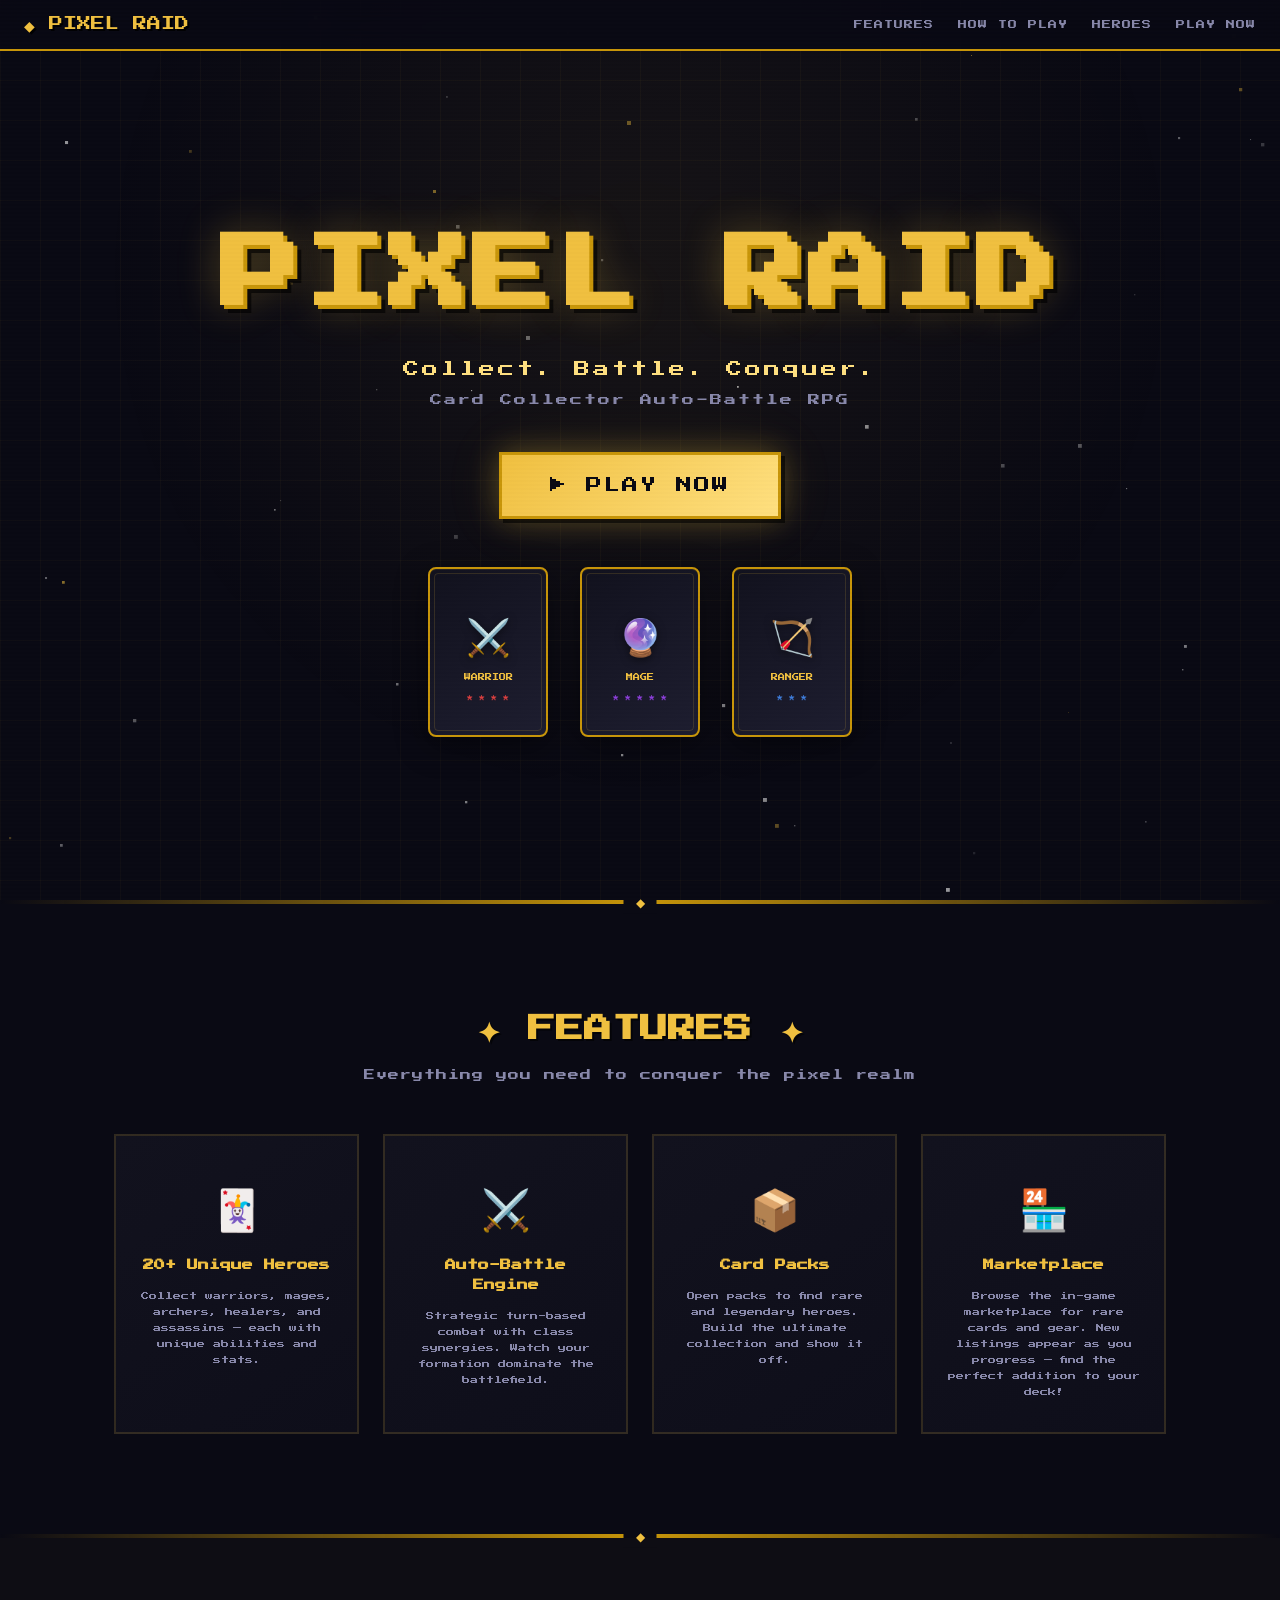
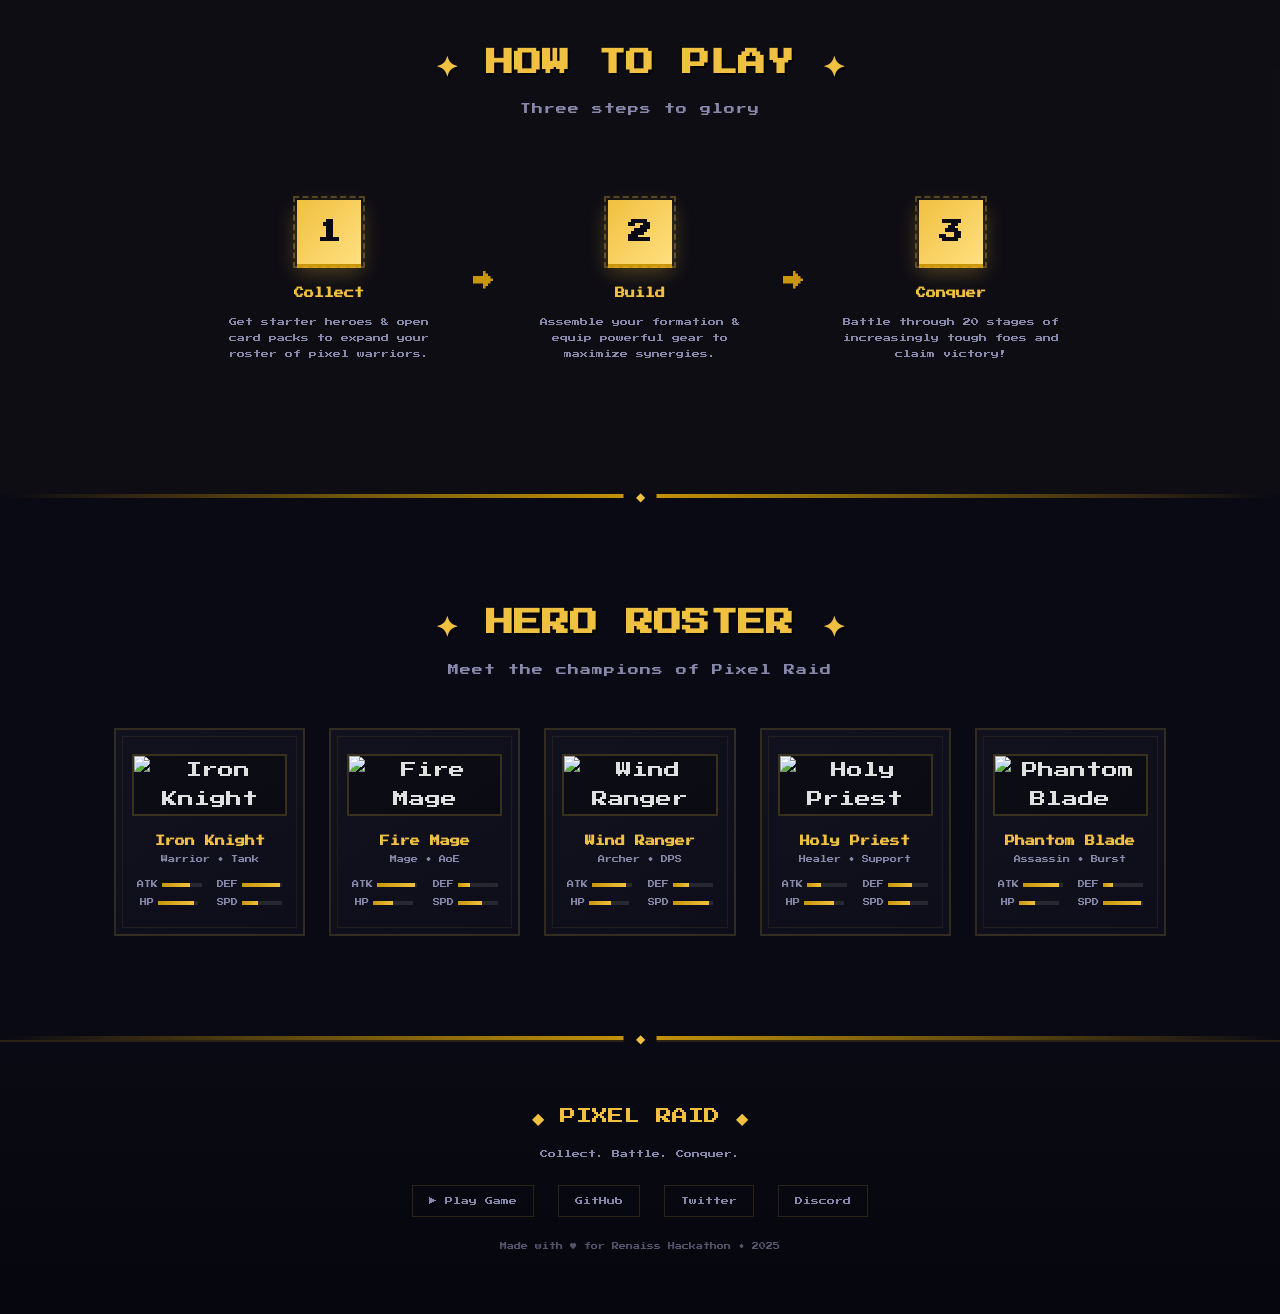
==== commit 11b1ba6d: "fix: hero stats, footer links, marketplace text, game.html rewrite, formation rows, wallet explainer" ====
--- a/index.html
+++ b/index.html
@@ -285,11 +285,8 @@
         .hero-stats {
             display: grid; grid-template-columns: 1fr 1fr; gap: 6px;
             font-size: 7px; color: var(--text-dim);
-            opacity: 0; max-height: 0; overflow: hidden;
+            opacity: 1; max-height: 200px;
             transition: opacity 0.4s, max-height 0.4s;
-        }
-        .hero-showcase-card:hover .hero-stats {
-            opacity: 1; max-height: 200px;
         }
         .hero-stat { display: flex; align-items: center; gap: 4px; justify-content: center; }
         .hero-stat-bar {
@@ -437,7 +434,7 @@
             <div class="feature-card reveal">
                 <span class="feature-icon">🏪</span>
                 <h3 class="feature-title">Marketplace</h3>
-                <p class="feature-desc">Trade, buy, and sell cards with other players. Build your dream team through commerce.</p>
+                <p class="feature-desc">Browse the in-game marketplace for rare cards and gear. New listings appear as you progress — find the perfect addition to your deck!</p>
             </div>
         </div>
     </div>
@@ -546,9 +543,9 @@
         <p class="footer-tagline">Collect. Battle. Conquer.</p>
         <div class="footer-links">
             <a href="game.html">▶ Play Game</a>
-            <a href="https://github.com" target="_blank" rel="noopener">GitHub</a>
-            <a href="#" aria-label="Twitter">Twitter</a>
-            <a href="#" aria-label="Discord">Discord</a>
+            <a href="https://github.com/Adipati07/pixel-raid" target="_blank" rel="noopener">GitHub</a>
+            <a href="https://x.com/0xZephys" target="_blank" rel="noopener">Twitter</a>
+            <a href="https://discord.gg/renaiss" target="_blank" rel="noopener">Discord</a>
         </div>
         <p class="footer-copy">Made with ♥ for Renaiss Hackathon &bull; 2025</p>
     </div>
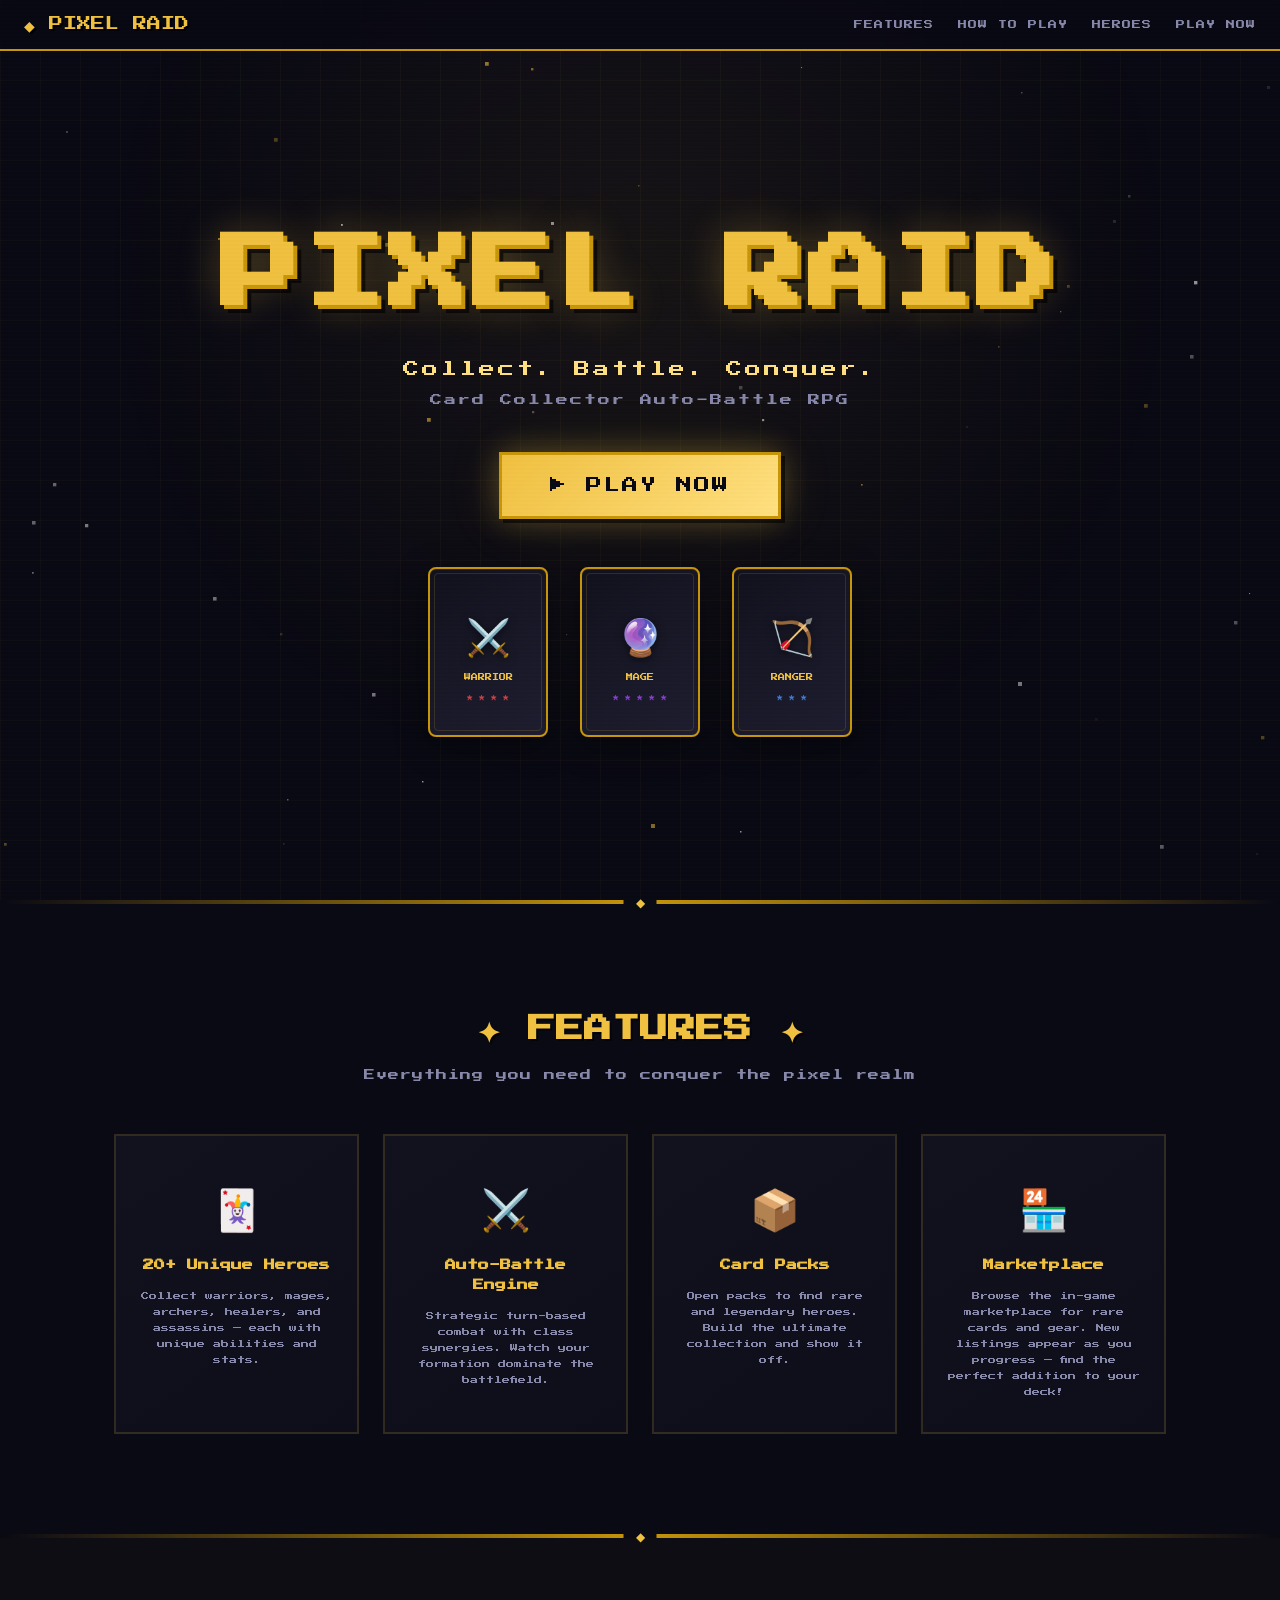
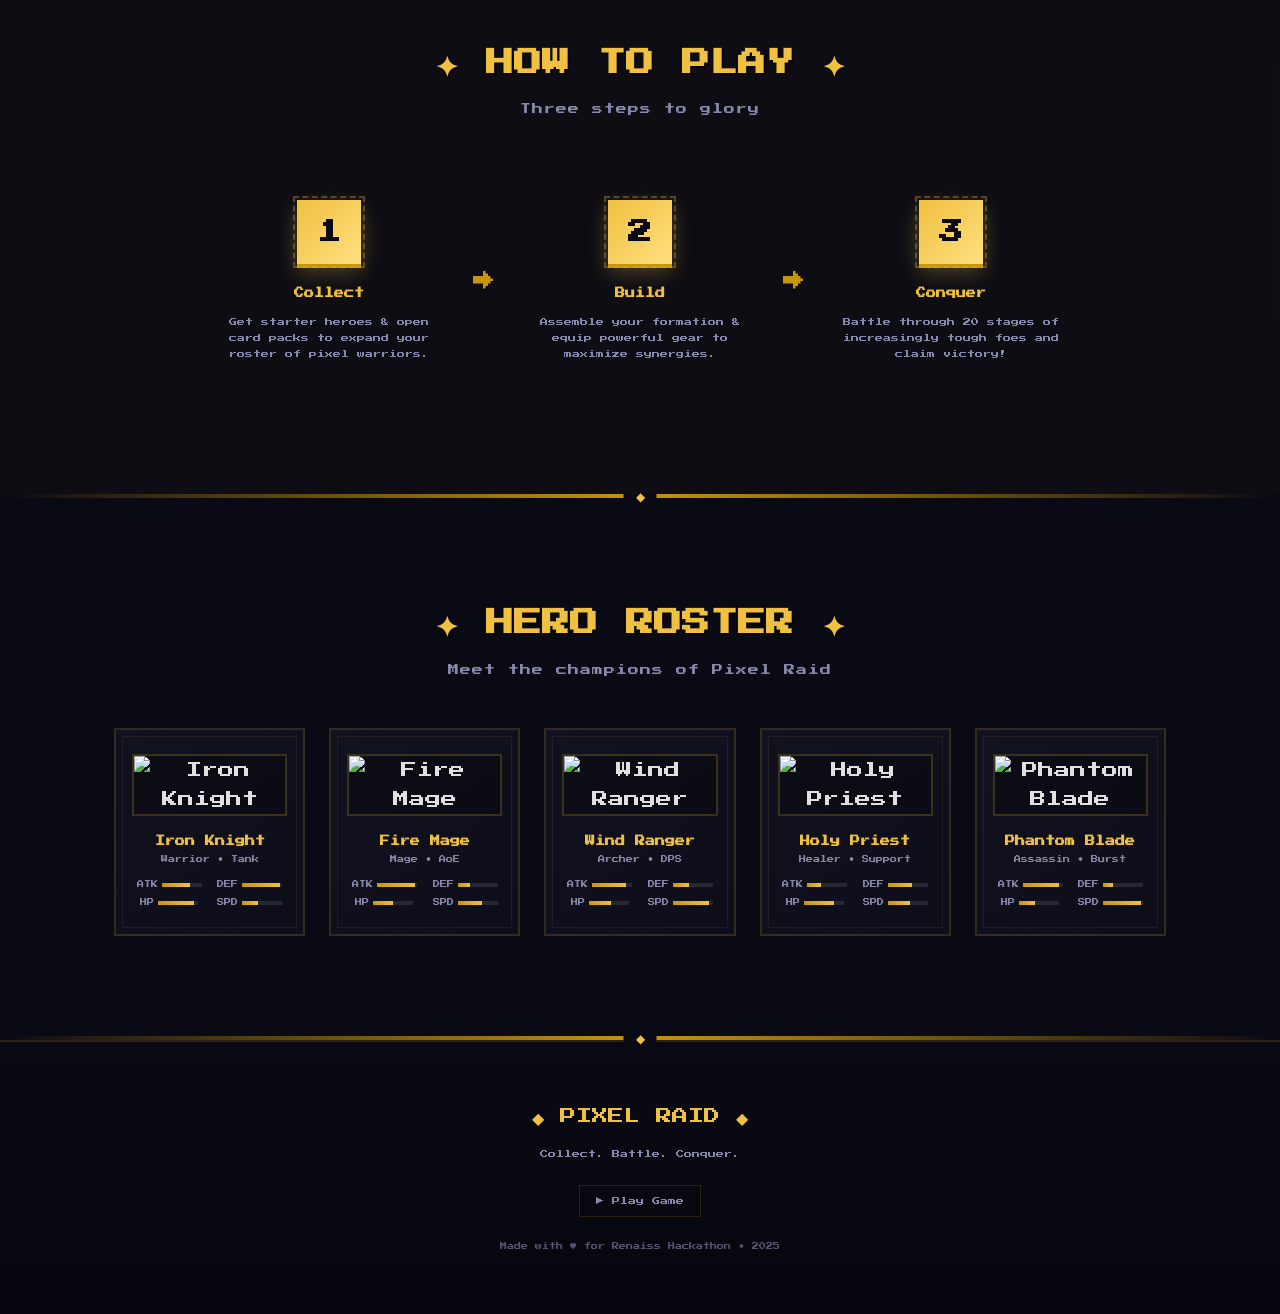
==== commit 339fe989: "feat: sound system, daily deals, UI polish, battle animations & effects - Sound system (Web Audio AP" ====
--- a/index.html
+++ b/index.html
@@ -14,6 +14,7 @@
     <link rel="preconnect" href="https://fonts.googleapis.com">
     <link rel="preconnect" href="https://fonts.gstatic.com" crossorigin>
     <link href="https://fonts.googleapis.com/css2?family=Press+Start+2P&display=swap" rel="stylesheet">
+    <link rel="icon" href="data:image/svg+xml,<svg xmlns='http://www.w3.org/2000/svg' viewBox='0 0 100 100'><text y='.9em' font-size='90'>⚔️</text></svg>">
     <style>
         /* ========== RESET & BASE ========== */
         *, *::before, *::after { margin: 0; padding: 0; box-sizing: border-box; }
@@ -356,6 +357,14 @@
         }
 
         /* Scanline overlay */
+        /* Custom Scrollbars */
+        ::-webkit-scrollbar { width: 8px; }
+        ::-webkit-scrollbar-track { background: rgba(10,10,20,0.3); }
+        ::-webkit-scrollbar-thumb { background: rgba(240,192,64,0.3); border-radius: 4px; }
+        ::-webkit-scrollbar-thumb:hover { background: rgba(240,192,64,0.5); }
+        * { scrollbar-width: thin; scrollbar-color: rgba(240,192,64,0.3) rgba(10,10,20,0.3); }
+
+        /* Scanline overlay */
         .scanlines {
             position: fixed; top: 0; left: 0; width: 100%; height: 100%;
             pointer-events: none; z-index: 9999; opacity: 0.03;
@@ -543,9 +552,6 @@
         <p class="footer-tagline">Collect. Battle. Conquer.</p>
         <div class="footer-links">
             <a href="game.html">▶ Play Game</a>
-            <a href="https://github.com/Adipati07/pixel-raid" target="_blank" rel="noopener">GitHub</a>
-            <a href="https://x.com/0xZephys" target="_blank" rel="noopener">Twitter</a>
-            <a href="https://discord.gg/renaiss" target="_blank" rel="noopener">Discord</a>
         </div>
         <p class="footer-copy">Made with ♥ for Renaiss Hackathon &bull; 2025</p>
     </div>
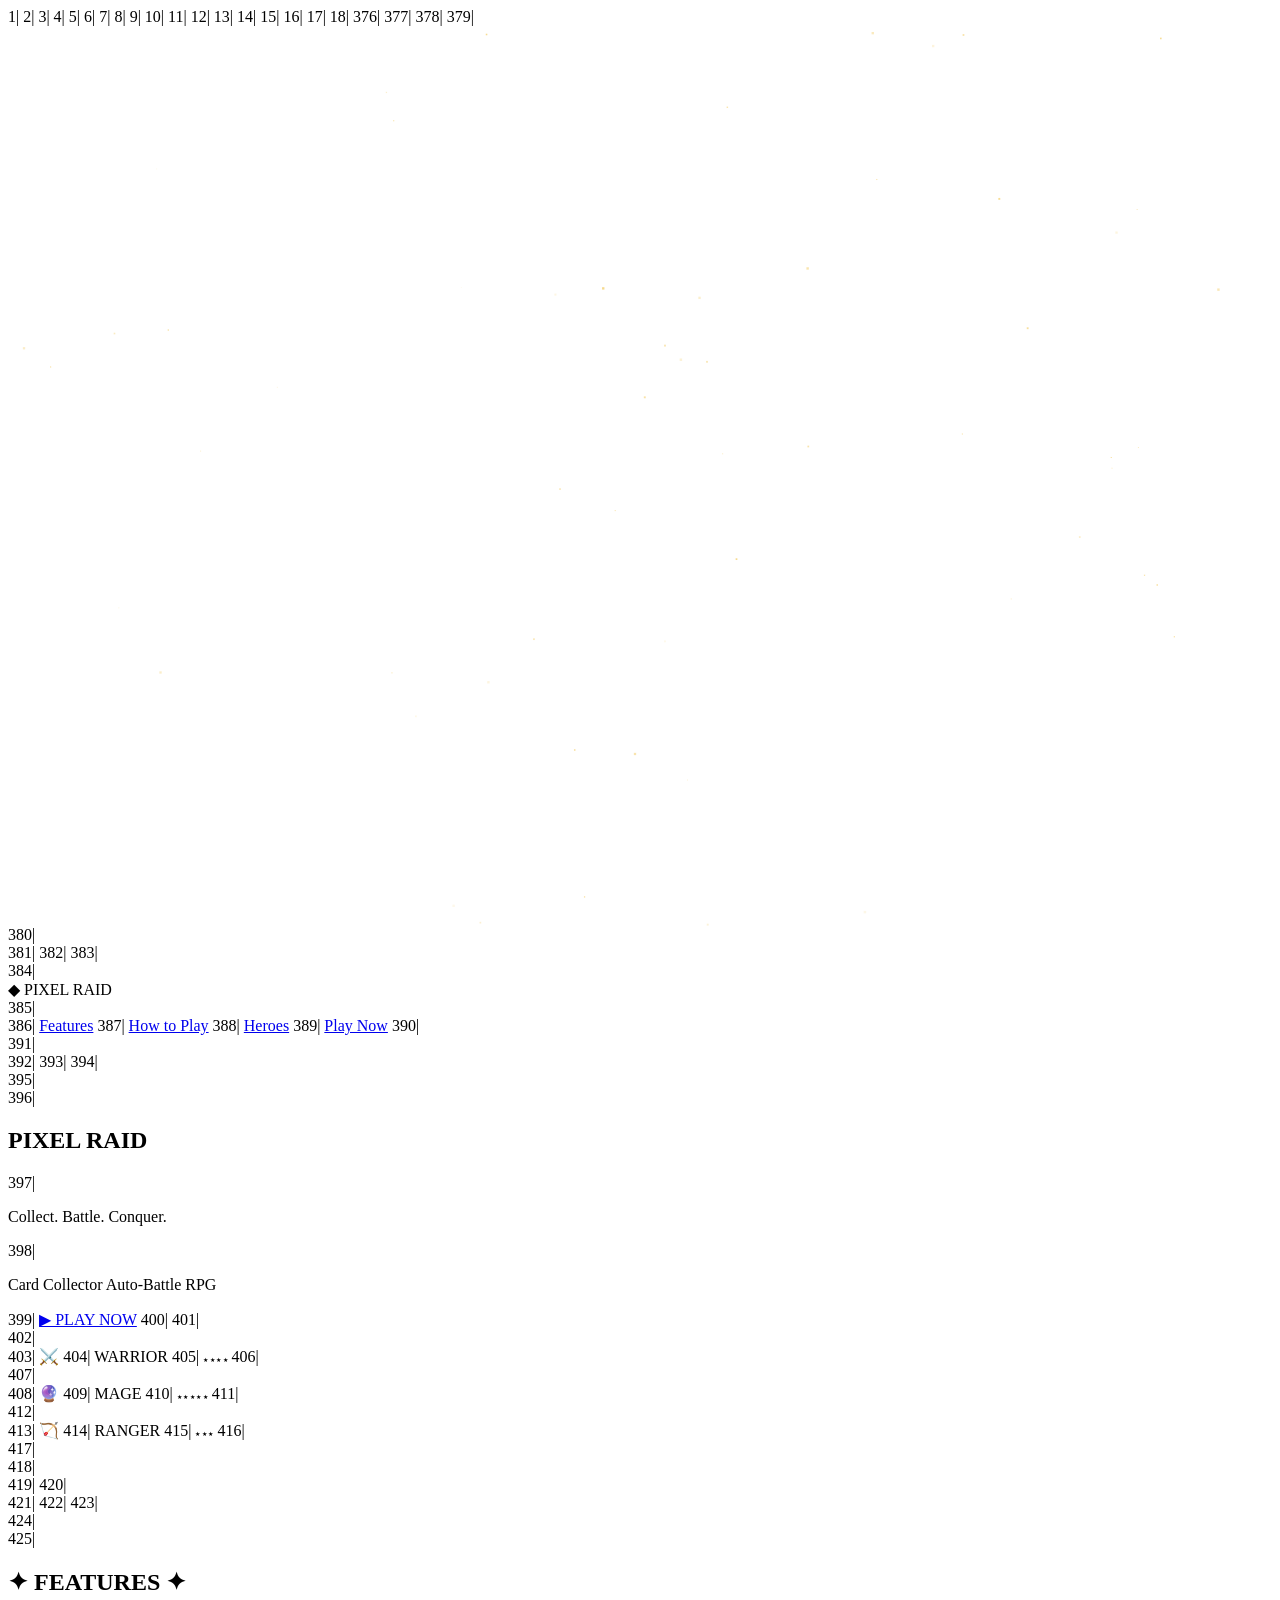
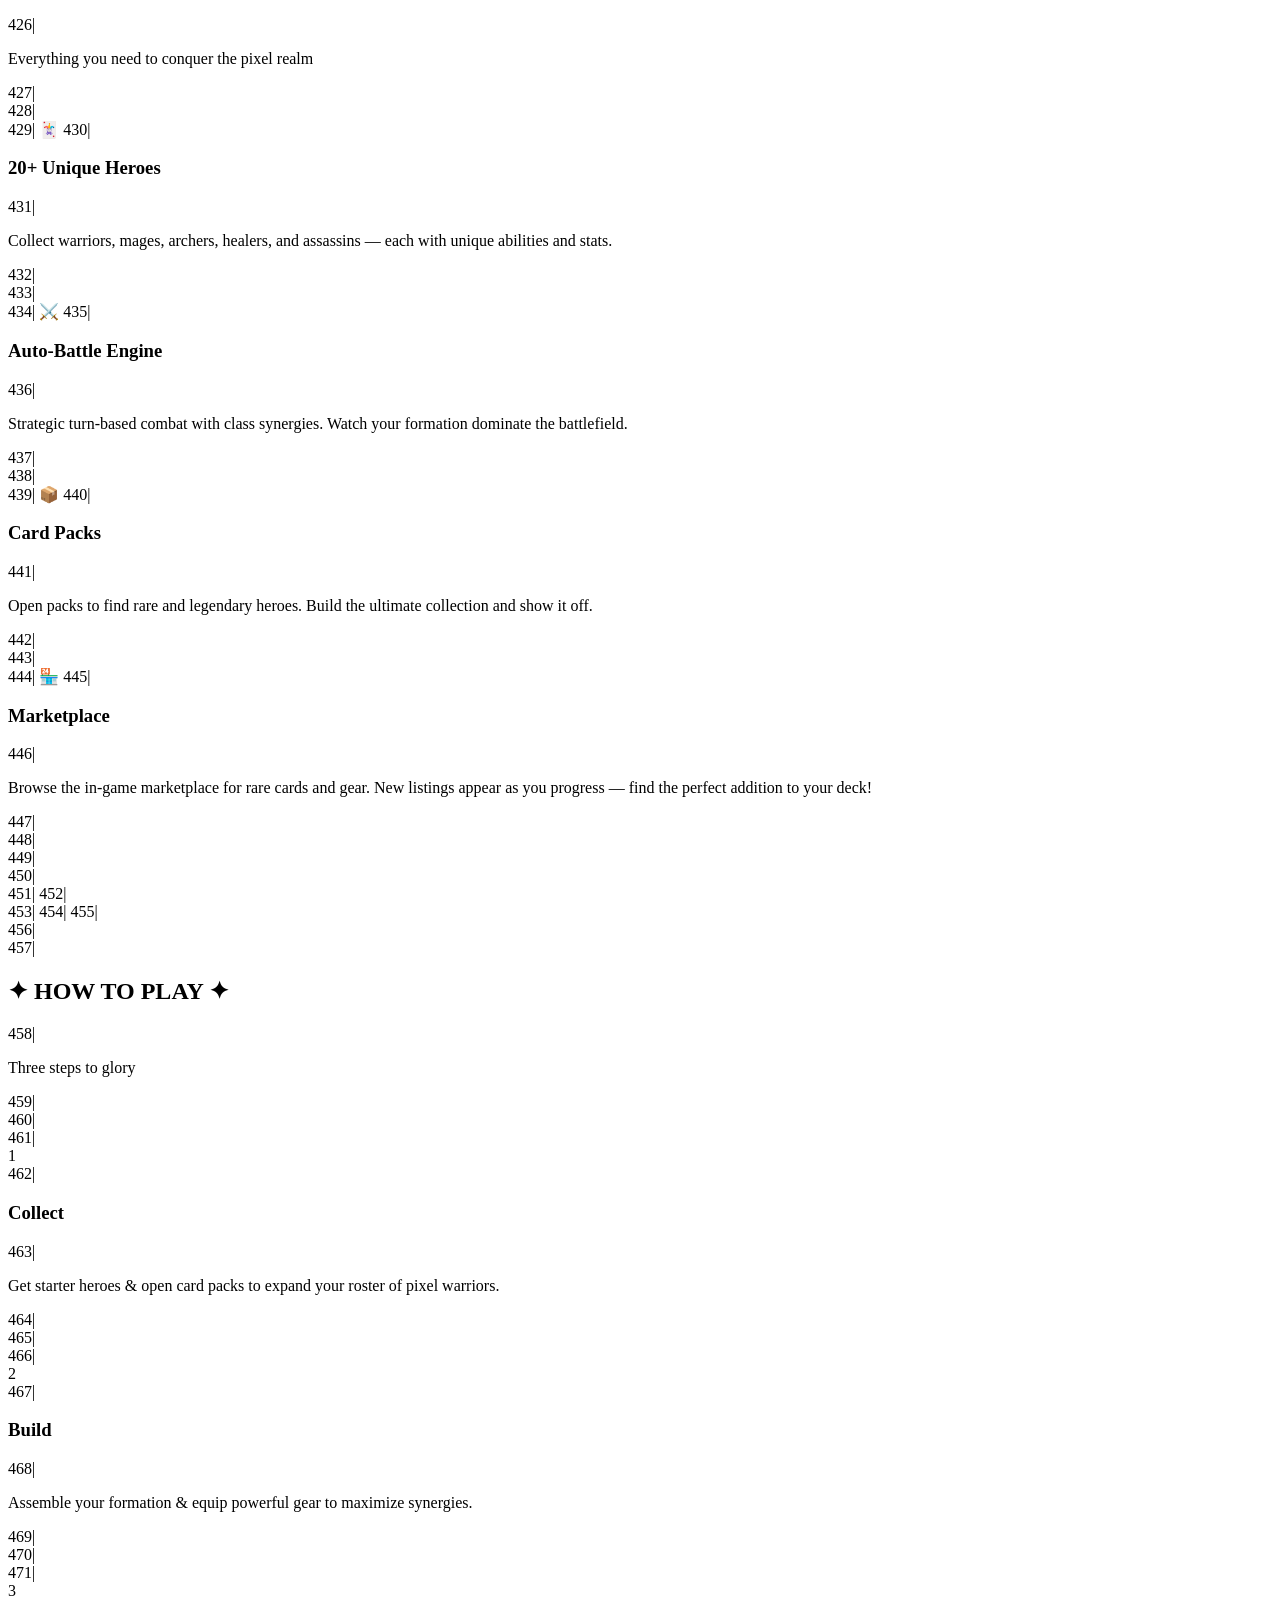
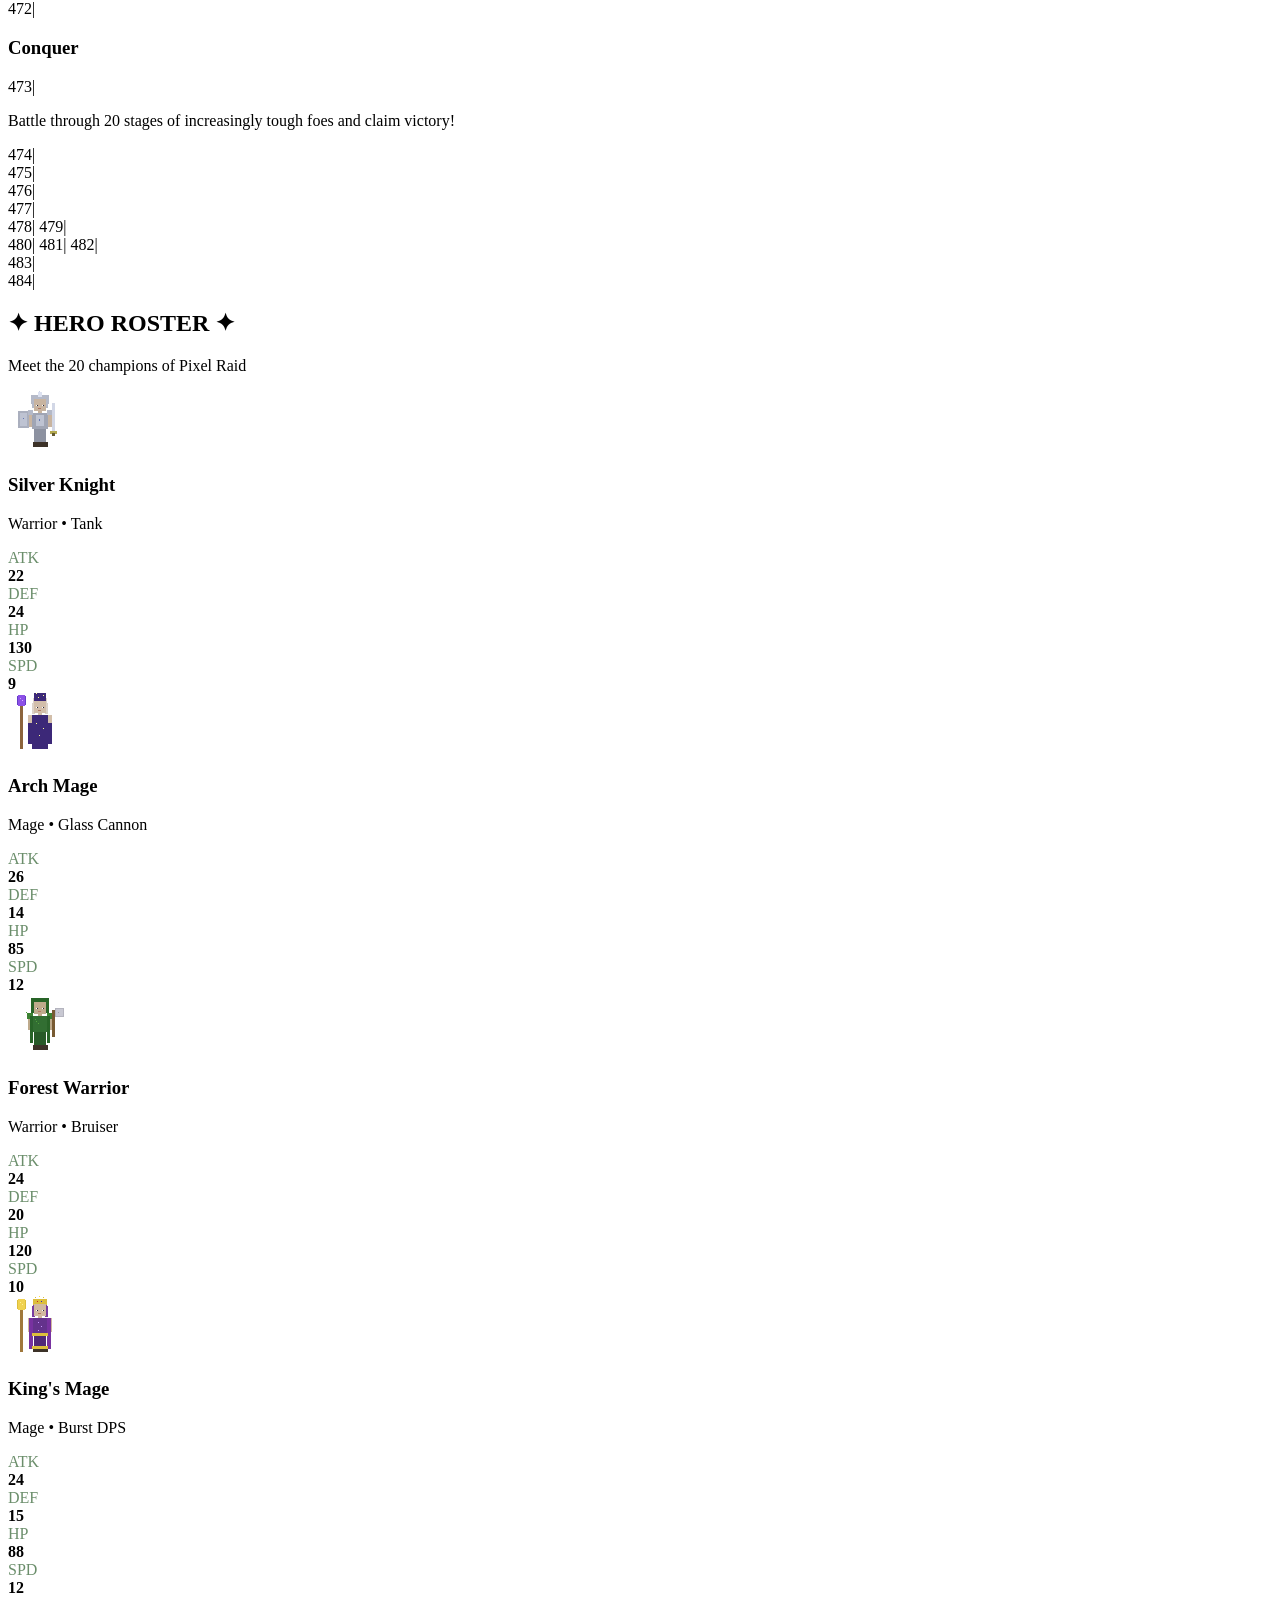
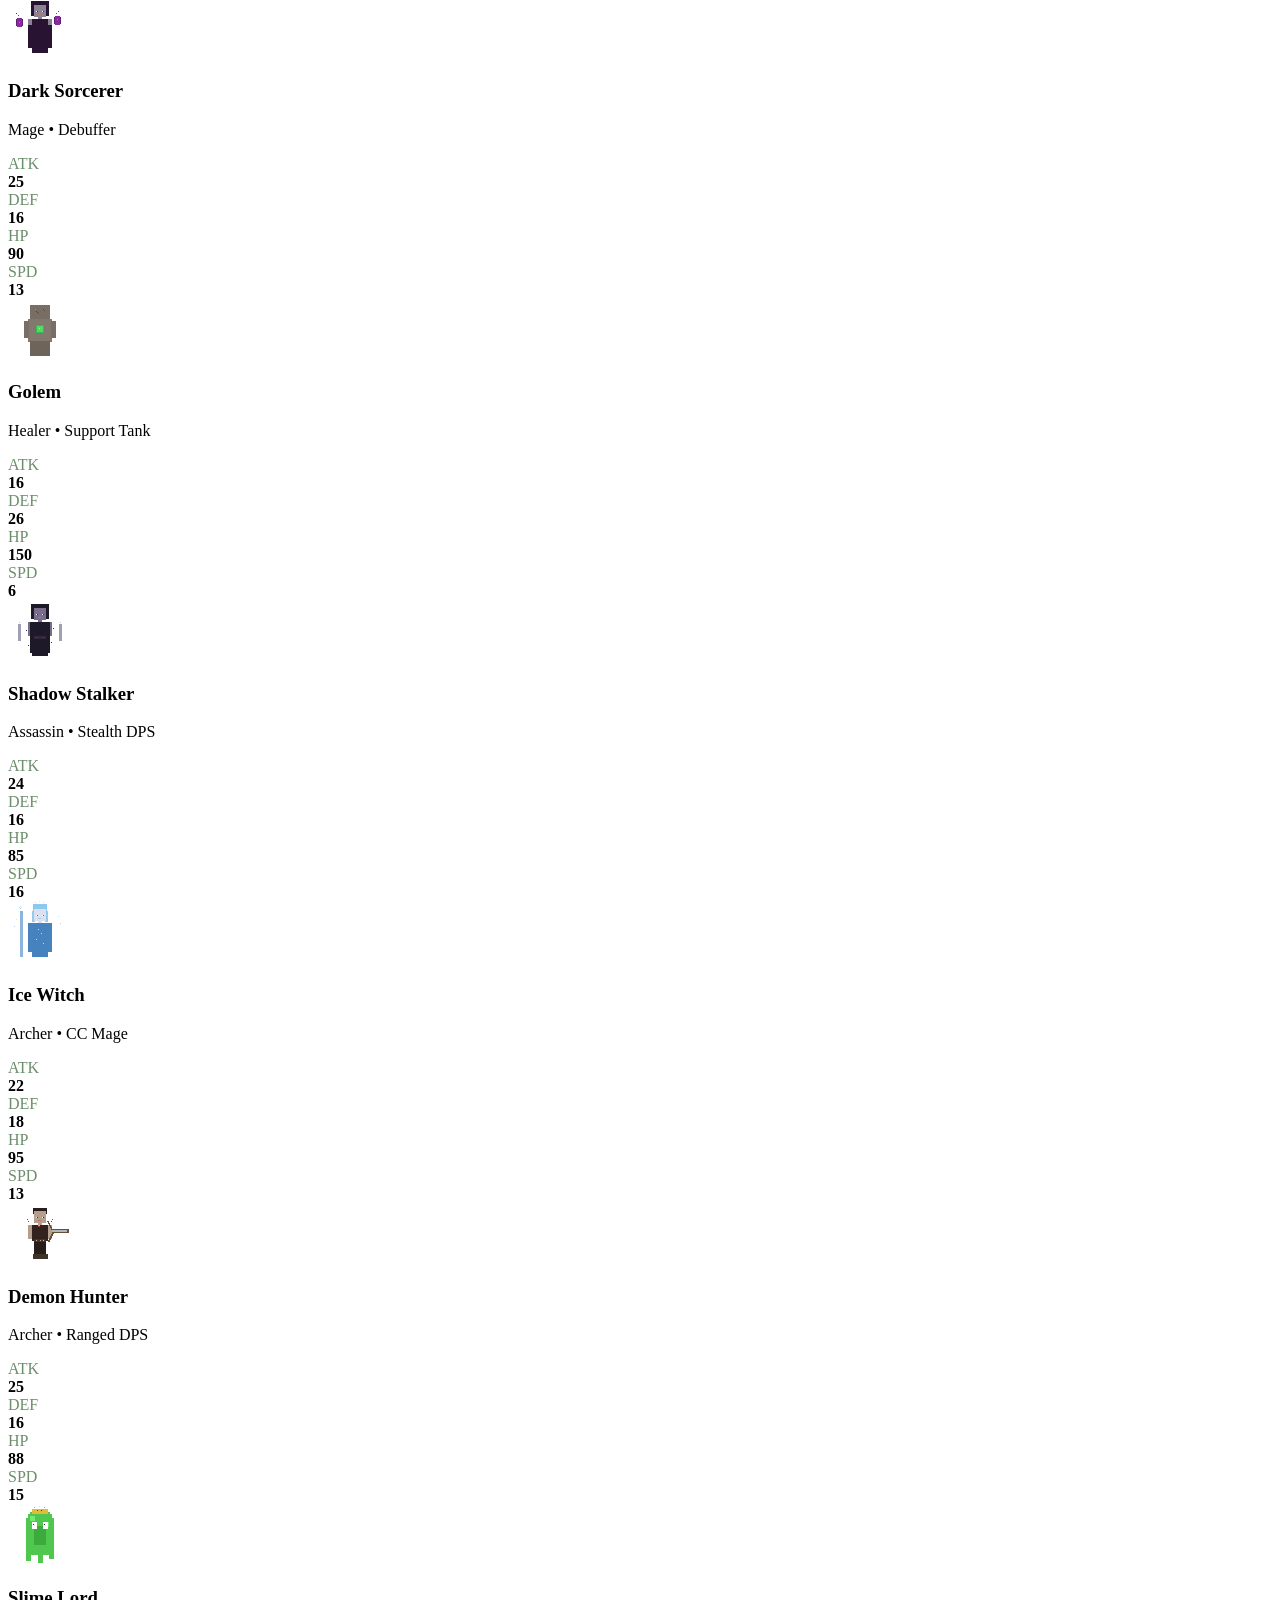
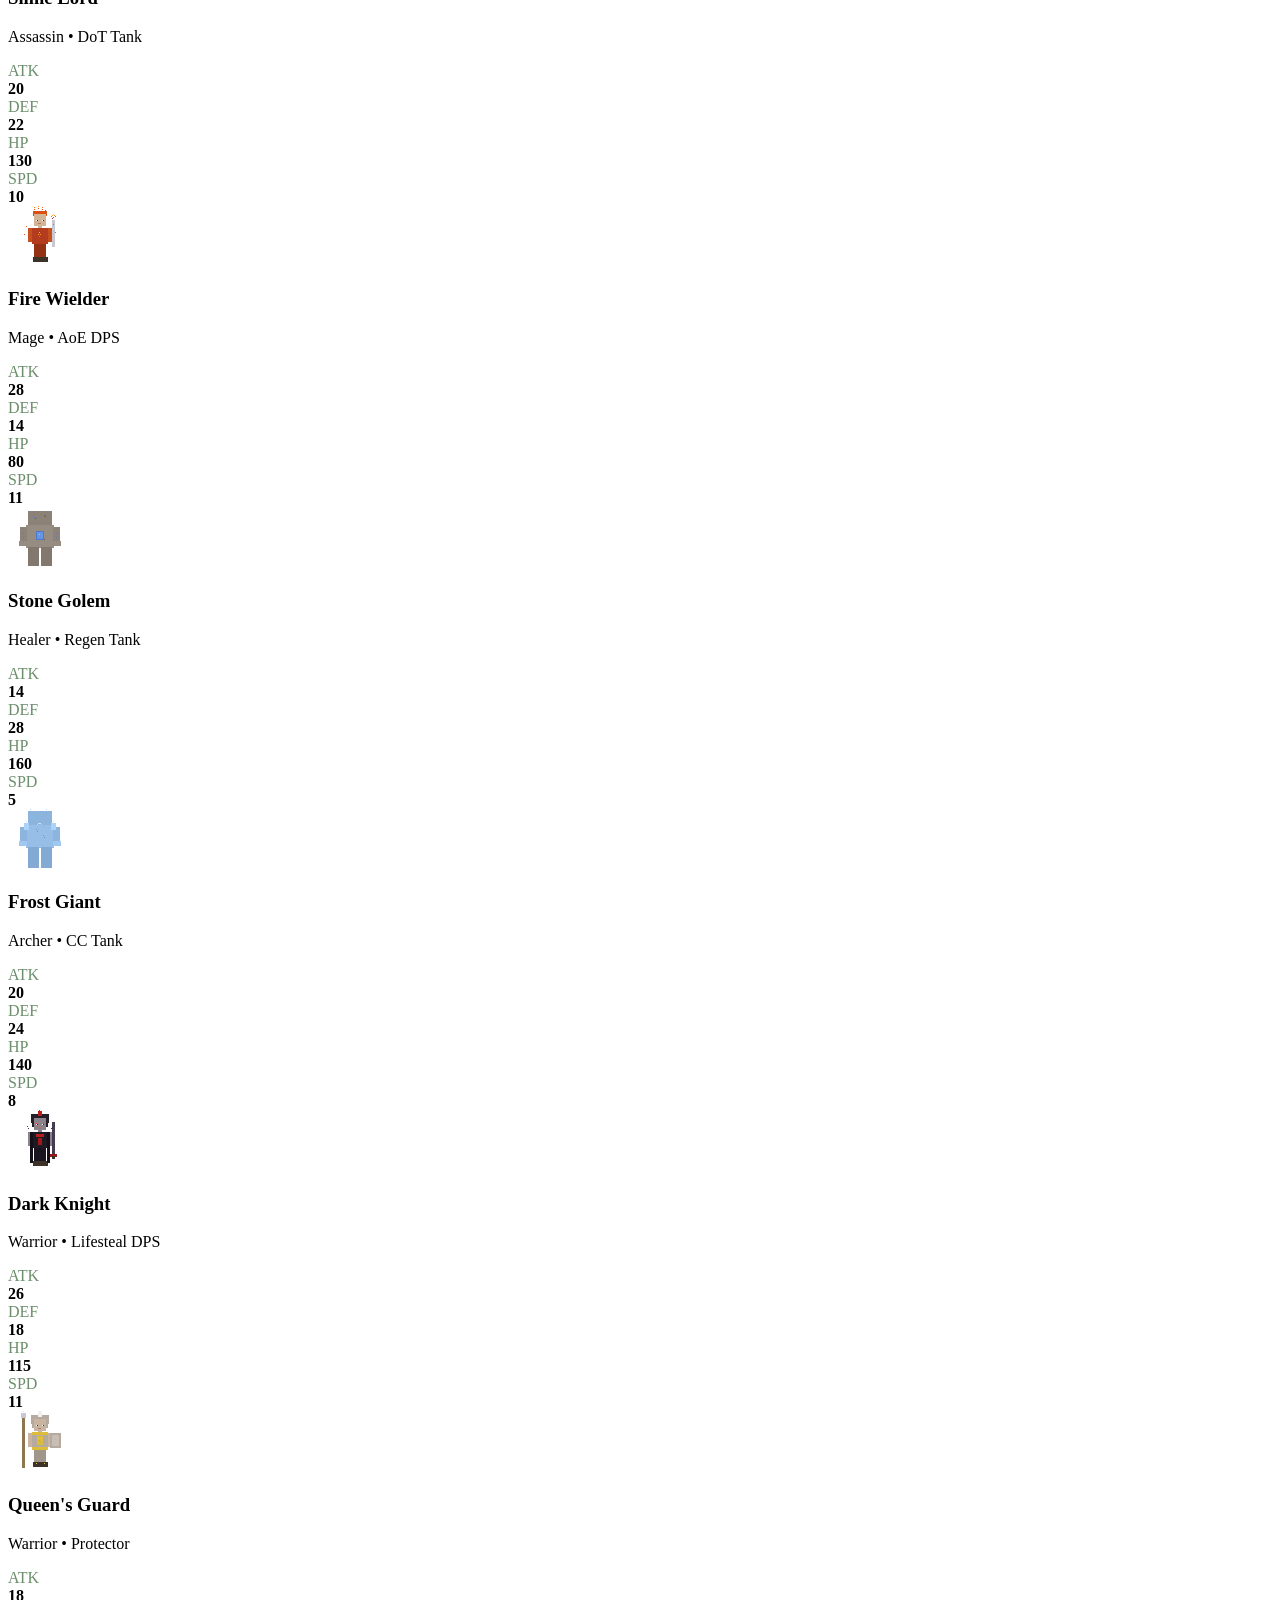
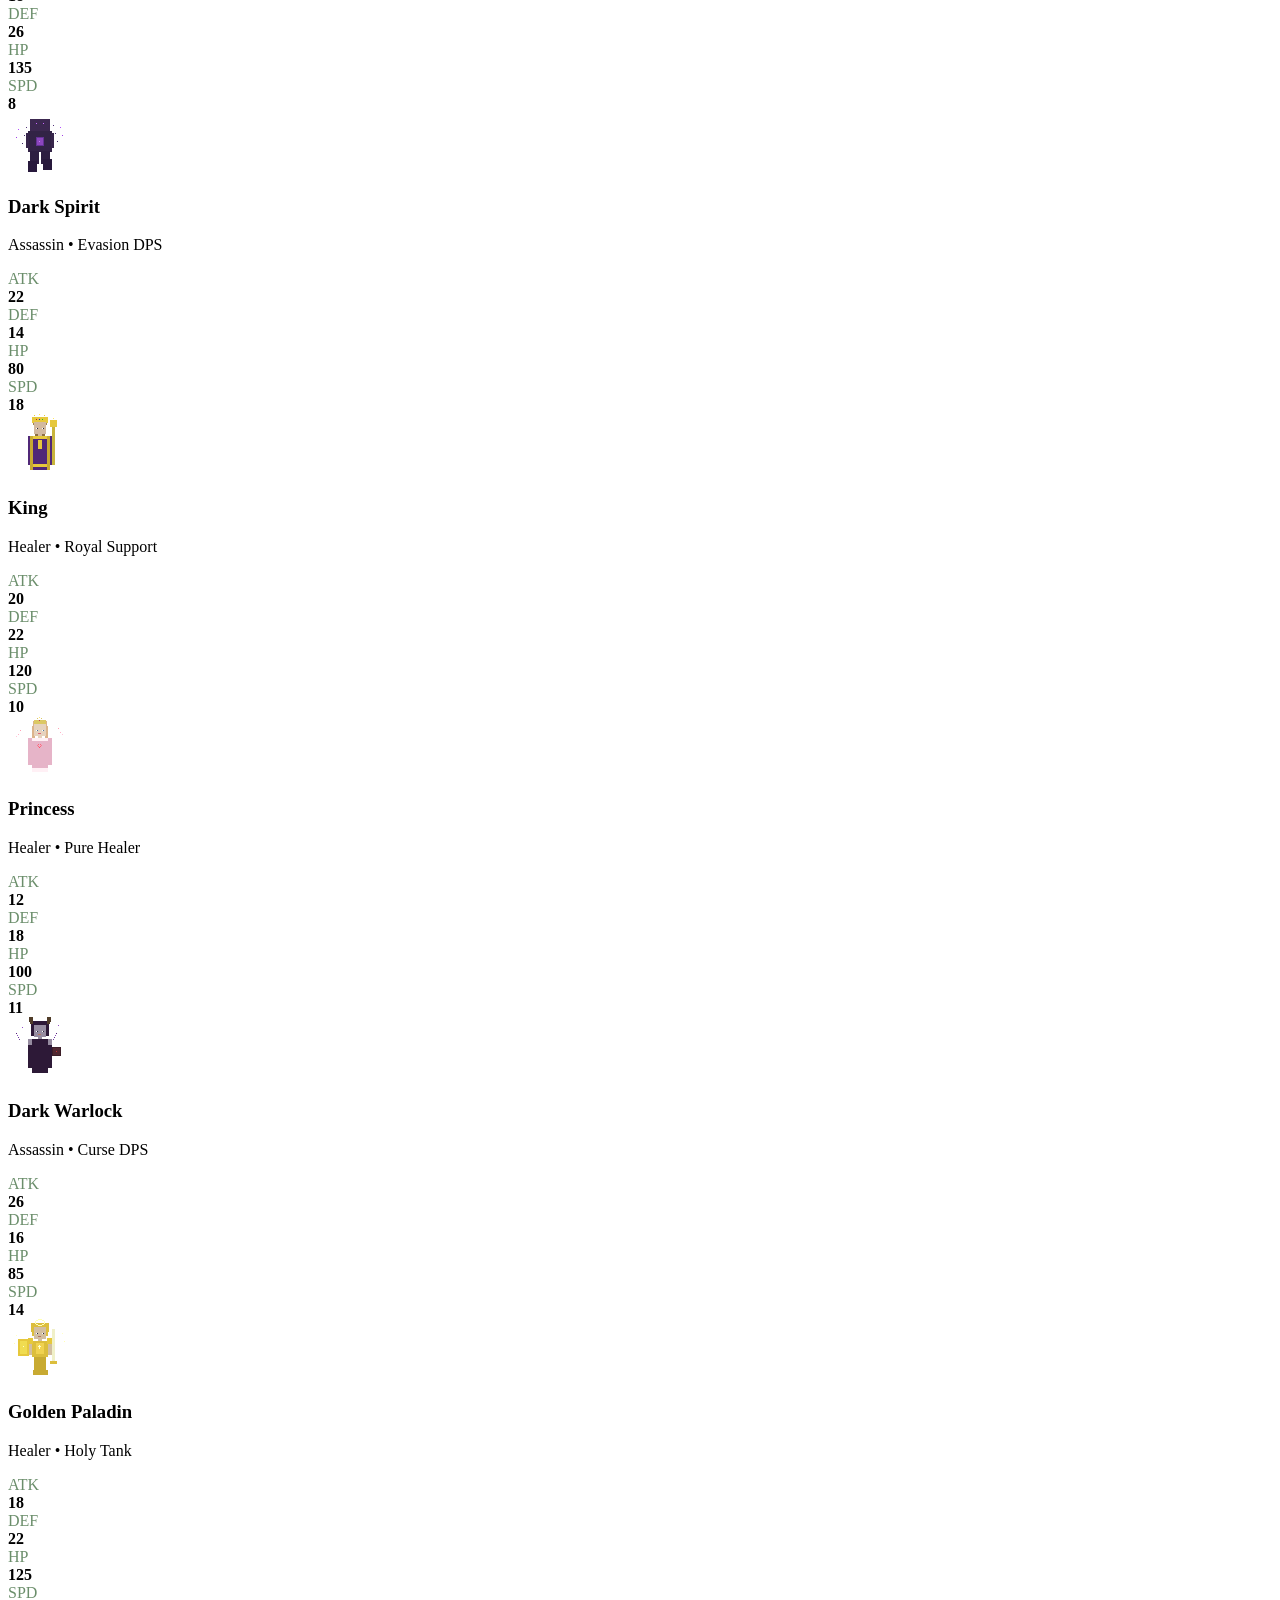
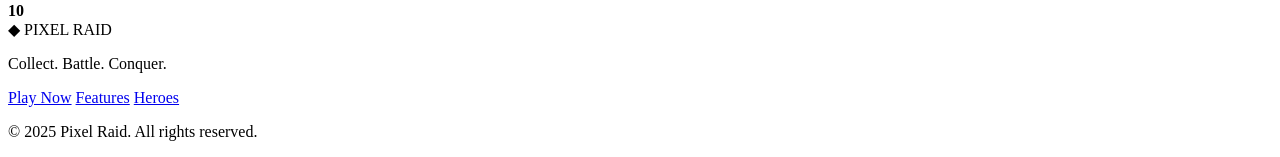
==== commit 05429288: "fix: update index.html with all 20 new heroes and correct sprite paths - Replace old hero showcase (" ====
--- a/index.html
+++ b/index.html
@@ -1,542 +1,710 @@
-<!DOCTYPE html>
-<html lang="en">
-<head>
-    <meta charset="UTF-8">
-    <meta name="viewport" content="width=device-width, initial-scale=1.0">
-    <title>Pixel Raid — Card Collector Auto-Battle RPG</title>
-    <meta name="description" content="Pixel Raid is a retro pixel art card collector auto-battle RPG. Collect 20+ unique heroes, open packs, build formations, and conquer 20 stages!">
-    <meta property="og:title" content="Pixel Raid — Card Collector Auto-Battle RPG">
-    <meta property="og:description" content="Collect warriors, mages, archers, healers & assassins. Open packs, build formations, and battle through 20 stages in this retro pixel art RPG.">
-    <meta property="og:type" content="website">
-    <meta name="twitter:card" content="summary_large_image">
-    <meta name="twitter:title" content="Pixel Raid — Card Collector Auto-Battle RPG">
-    <meta name="twitter:description" content="Collect 20+ unique heroes. Open packs. Build formations. Conquer.">
-    <link rel="preconnect" href="https://fonts.googleapis.com">
-    <link rel="preconnect" href="https://fonts.gstatic.com" crossorigin>
-    <link href="https://fonts.googleapis.com/css2?family=Press+Start+2P&display=swap" rel="stylesheet">
-    <link rel="icon" href="data:image/svg+xml,<svg xmlns='http://www.w3.org/2000/svg' viewBox='0 0 100 100'><text y='.9em' font-size='90'>⚔️</text></svg>">
-    <style>
-        /* ========== RESET & BASE ========== */
-        *, *::before, *::after { margin: 0; padding: 0; box-sizing: border-box; }
-        :root {
-            --gold: #f0c040;
-            --gold-light: #ffe080;
-            --gold-dark: #c8960a;
-            --bg-dark: #0a0a14;
-            --bg-card: #12121e;
-            --bg-card-hover: #1a1a2e;
-            --text: #e0e0e0;
-            --text-dim: #8888aa;
-            --accent-red: #e04040;
-            --accent-blue: #4080e0;
-            --accent-green: #40c060;
-            --accent-purple: #9040e0;
-            --pixel-shadow: 4px 4px 0px rgba(0,0,0,0.6);
-            --glow-gold: 0 0 30px rgba(240,192,64,0.3), 0 0 60px rgba(240,192,64,0.1);
-        }
-        html { scroll-behavior: smooth; font-size: 16px; }
-        body {
-            font-family: 'Press Start 2P', monospace;
-            background: var(--bg-dark);
-            color: var(--text);
-            overflow-x: hidden;
-            line-height: 1.8;
-        }
-        a { color: var(--gold); text-decoration: none; transition: color 0.3s; }
-        a:hover { color: var(--gold-light); }
+1|<!DOCTYPE html>
+2|<html lang="en">
+3|<head>
+4|    <meta charset="UTF-8">
+5|    <meta name="viewport" content="width=device-width, initial-scale=1.0">
+6|    <title>Pixel Raid — Card Collector Auto-Battle RPG</title>
+7|    <meta name="description" content="Pixel Raid is a retro pixel art card collector auto-battle RPG. Collect 20+ unique heroes, open packs, build formations, and conquer 20 stages!">
+8|    <meta property="og:title" content="Pixel Raid — Card Collector Auto-Battle RPG">
+9|    <meta property="og:description" content="Collect warriors, mages, archers, healers & assassins. Open packs, build formations, and battle through 20 stages in this retro pixel art RPG.">
+10|    <meta property="og:type" content="website">
+11|    <meta name="twitter:card" content="summary_large_image">
+12|    <meta name="twitter:title" content="Pixel Raid — Card Collector Auto-Battle RPG">
+13|    <meta name="twitter:description" content="Collect 20+ unique heroes. Open packs. Build formations. Conquer.">
+14|    <link rel="preconnect" href="https://fonts.googleapis.com">
+15|    <link rel="preconnect" href="https://fonts.gstatic.com" crossorigin>
+16|    <link href="https://fonts.googleapis.com/css2?family=Press+Start+2P&display=swap" rel="stylesheet">
+17|    <link rel="icon" href="data:image/svg+xml,<svg xmlns='http://www.w3.org/2000/svg' viewBox='0 0 100 100'><text y='.9em' font-size='90'>⚔️</text></svg>">
+18|    <style>
+19|        /* ========== RESET & BASE ========== */
+20|        *, *::before, *::after { margin: 0; padding: 0; box-sizing: border-box; }
+21|        :root {
+22|            --gold: #f0c040;
+23|            --gold-light: #ffe080;
+24|            --gold-dark: #c8960a;
+25|            --bg-dark: #0a0a14;
+26|            --bg-card: #12121e;
+27|            --bg-card-hover: #1a1a2e;
+28|            --text: #e0e0e0;
+29|            --text-dim: #8888aa;
+30|            --accent-red: #e04040;
+31|            --accent-blue: #4080e0;
+32|            --accent-green: #40c060;
+33|            --accent-purple: #9040e0;
+34|            --pixel-shadow: 4px 4px 0px rgba(0,0,0,0.6);
+35|            --glow-gold: 0 0 30px rgba(240,192,64,0.3), 0 0 60px rgba(240,192,64,0.1);
+36|        }
+37|        html { scroll-behavior: smooth; font-size: 16px; }
+38|        body {
+39|            font-family: 'Press Start 2P', monospace;
+40|            background: var(--bg-dark);
+41|            color: var(--text);
+42|            overflow-x: hidden;
+43|            line-height: 1.8;
+44|        }
+45|        a { color: var(--gold); text-decoration: none; transition: color 0.3s; }
+46|        a:hover { color: var(--gold-light); }
+47|
+48|        /* ========== PARTICLE CANVAS ========== */
+49|        #particles {
+50|            position: fixed; top: 0; left: 0; width: 100%; height: 100%;
+51|            z-index: 0; pointer-events: none;
+52|        }
+53|
+54|        /* ========== NAVBAR ========== */
+55|        nav {
+56|            position: fixed; top: 0; left: 0; right: 0; z-index: 1000;
+57|            background: rgba(10,10,20,0.85);
+58|            backdrop-filter: blur(12px);
+59|            border-bottom: 2px solid var(--gold-dark);
+60|            padding: 12px 24px;
+61|            display: flex; align-items: center; justify-content: space-between;
+62|        }
+63|        .nav-logo {
+64|            font-size: 14px; color: var(--gold);
+65|            text-shadow: 2px 2px 0 rgba(0,0,0,0.8);
+66|        }
+67|        .nav-links { display: flex; gap: 24px; }
+68|        .nav-links a {
+69|            font-size: 9px; color: var(--text-dim); text-transform: uppercase;
+70|            letter-spacing: 1px; transition: color 0.3s, text-shadow 0.3s;
+71|        }
+72|        .nav-links a:hover { color: var(--gold); text-shadow: 0 0 10px rgba(240,192,64,0.5); }
+73|
+74|        /* ========== SCROLL REVEAL ========== */
+75|        .reveal {
+76|            opacity: 0; transform: translateY(40px);
+77|            transition: opacity 0.8s ease, transform 0.8s ease;
+78|        }
+79|        .reveal.visible { opacity: 1; transform: translateY(0); }
+80|
+81|        /* ========== HERO SECTION ========== */
+82|        #hero {
+83|            position: relative; min-height: 100vh;
+84|            display: flex; flex-direction: column; align-items: center; justify-content: center;
+85|            text-align: center; padding: 80px 20px 40px; z-index: 1;
+86|            background: radial-gradient(ellipse at 50% 30%, rgba(240,192,64,0.06) 0%, transparent 60%);
+87|        }
+88|        .hero-title {
+89|            font-size: clamp(32px, 8vw, 80px); color: var(--gold);
+90|            text-shadow: 4px 4px 0 var(--gold-dark), 8px 8px 0 rgba(0,0,0,0.6), 0 0 40px rgba(240,192,64,0.3);
+91|            animation: titlePulse 3s ease-in-out infinite, titleEntry 1s ease-out;
+92|            margin-bottom: 8px; letter-spacing: 4px;
+93|        }
+94|        @keyframes titlePulse {
+95|            0%, 100% { text-shadow: 4px 4px 0 var(--gold-dark), 8px 8px 0 rgba(0,0,0,0.6), 0 0 40px rgba(240,192,64,0.3); }
+96|            50% { text-shadow: 4px 4px 0 var(--gold-dark), 8px 8px 0 rgba(0,0,0,0.6), 0 0 80px rgba(240,192,64,0.5), 0 0 120px rgba(240,192,64,0.2); }
+97|        }
+98|        @keyframes titleEntry {
+99|            from { opacity: 0; transform: scale(0.5) translateY(-30px); }
+100|            to { opacity: 1; transform: scale(1) translateY(0); }
+101|        }
+102|        .hero-subtitle {
+103|            font-size: clamp(10px, 2vw, 16px); color: var(--gold-light);
+104|            margin-bottom: 6px; letter-spacing: 3px;
+105|            animation: fadeSlideUp 1s ease-out 0.3s both;
+106|        }
+107|        .hero-tagline {
+108|            font-size: clamp(8px, 1.5vw, 12px); color: var(--text-dim);
+109|            margin-bottom: 40px; letter-spacing: 2px;
+110|            animation: fadeSlideUp 1s ease-out 0.5s both;
+111|        }
+112|        @keyframes fadeSlideUp {
+113|            from { opacity: 0; transform: translateY(20px); }
+114|            to { opacity: 1; transform: translateY(0); }
+115|        }
+116|        .cta-btn {
+117|            display: inline-block; padding: 16px 48px;
+118|            font-family: 'Press Start 2P', monospace; font-size: clamp(10px, 2vw, 16px);
+119|            color: var(--bg-dark); background: linear-gradient(135deg, var(--gold), var(--gold-light));
+120|            border: 3px solid var(--gold-dark); cursor: pointer;
+121|            text-transform: uppercase; letter-spacing: 2px;
+122|            box-shadow: var(--pixel-shadow), var(--glow-gold);
+123|            transition: transform 0.2s, box-shadow 0.2s;
+124|            animation: fadeSlideUp 1s ease-out 0.7s both;
+125|            position: relative; z-index: 2;
+126|        }
+127|        .cta-btn:hover {
+128|            transform: translateY(-3px); color: var(--bg-dark);
+129|            box-shadow: 4px 7px 0 rgba(0,0,0,0.6), 0 0 50px rgba(240,192,64,0.5);
+130|        }
+131|        .cta-btn:active { transform: translateY(2px); box-shadow: 2px 2px 0 rgba(0,0,0,0.6); }
+132|
+133|        /* Animated floating cards in hero */
+134|        .hero-cards {
+135|            display: flex; gap: 32px; margin-top: 48px;
+136|            perspective: 800px;
+137|            animation: fadeSlideUp 1s ease-out 1s both;
+138|        }
+139|        .hero-card {
+140|            width: 120px; height: 170px;
+141|            background: linear-gradient(145deg, var(--bg-card), #1e1e30);
+142|            border: 2px solid var(--gold-dark);
+143|            border-radius: 8px; position: relative;
+144|            display: flex; flex-direction: column; align-items: center; justify-content: center;
+145|            gap: 8px; font-size: 8px;
+146|            box-shadow: 0 8px 32px rgba(0,0,0,0.4), inset 0 1px 0 rgba(240,192,64,0.1);
+147|        }
+148|        .hero-card::before {
+149|            content: ''; position: absolute; inset: 4px;
+150|            border: 1px solid rgba(240,192,64,0.15); border-radius: 4px;
+151|        }
+152|        .hero-card-icon { font-size: 36px; filter: drop-shadow(0 2px 4px rgba(0,0,0,0.5)); }
+153|        .hero-card-name { color: var(--gold); font-size: 7px; }
+154|        .hero-card:nth-child(1) { animation: cardFloat1 4s ease-in-out infinite; }
+155|        .hero-card:nth-child(2) { animation: cardFloat2 4.5s ease-in-out infinite 0.3s; }
+156|        .hero-card:nth-child(3) { animation: cardFloat3 5s ease-in-out infinite 0.6s; }
+157|        @keyframes cardFloat1 { 0%,100%{ transform: translateY(0) rotate(-5deg); } 50%{ transform: translateY(-15px) rotate(-3deg); } }
+158|        @keyframes cardFloat2 { 0%,100%{ transform: translateY(-10px) rotate(0deg); } 50%{ transform: translateY(-25px) rotate(2deg); } }
+159|        @keyframes cardFloat3 { 0%,100%{ transform: translateY(0) rotate(5deg); } 50%{ transform: translateY(-15px) rotate(3deg); } }
+160|
+161|        /* Decorative pixel grid lines */
+162|        .pixel-grid {
+163|            position: absolute; top: 0; left: 0; width: 100%; height: 100%;
+164|            background-image:
+165|                linear-gradient(rgba(240,192,64,0.03) 1px, transparent 1px),
+166|                linear-gradient(90deg, rgba(240,192,64,0.03) 1px, transparent 1px);
+167|            background-size: 40px 40px; pointer-events: none; z-index: 0;
+168|        }
+169|
+170|        /* ========== SECTION STYLING ========== */
+171|        section { position: relative; z-index: 1; }
+172|        .section-title {
+173|            font-size: clamp(14px, 3vw, 28px); color: var(--gold);
+174|            text-align: center; margin-bottom: 12px;
+175|            text-shadow: 2px 2px 0 rgba(0,0,0,0.6);
+176|        }
+177|        .section-subtitle {
+178|            font-size: clamp(8px, 1.4vw, 11px); color: var(--text-dim);
+179|            text-align: center; margin-bottom: 48px; letter-spacing: 1px;
+180|        }
+181|        .container { max-width: 1100px; margin: 0 auto; padding: 0 24px; }
+182|
+183|        /* Decorative divider */
+184|        .divider {
+185|            width: 100%; height: 4px; position: relative;
+186|            background: linear-gradient(90deg, transparent, var(--gold-dark), transparent);
+187|            margin: 0;
+188|        }
+189|        .divider::before {
+190|            content: '◆'; position: absolute; top: 50%; left: 50%;
+191|            transform: translate(-50%, -50%);
+192|            color: var(--gold); font-size: 12px; background: var(--bg-dark);
+193|            padding: 0 12px;
+194|        }
+195|
+196|        /* ========== FEATURES SECTION ========== */
+197|        #features { padding: 100px 20px; }
+198|        .features-grid {
+199|            display: grid; grid-template-columns: repeat(auto-fit, minmax(240px, 1fr));
+200|            gap: 24px; max-width: 1100px; margin: 0 auto;
+201|        }
+202|        .feature-card {
+203|            background: linear-gradient(145deg, var(--bg-card), #0e0e1a);
+204|            border: 2px solid rgba(240,192,64,0.15);
+205|            padding: 32px 24px; text-align: center;
+206|            transition: transform 0.3s, border-color 0.3s, box-shadow 0.3s;
+207|            position: relative; overflow: hidden;
+208|        }
+209|        .feature-card::after {
+210|            content: ''; position: absolute; top: 0; left: -100%; width: 100%; height: 100%;
+211|            background: linear-gradient(90deg, transparent, rgba(240,192,64,0.05), transparent);
+212|            transition: left 0.6s;
+213|        }
+214|        .feature-card:hover::after { left: 100%; }
+215|        .feature-card:hover {
+216|            transform: translateY(-6px);
+217|            border-color: var(--gold);
+218|            box-shadow: 0 12px 40px rgba(240,192,64,0.15), inset 0 1px 0 rgba(240,192,64,0.1);
+219|        }
+220|        .feature-icon { font-size: 40px; margin-bottom: 16px; display: block; }
+221|        .feature-title { font-size: 11px; color: var(--gold); margin-bottom: 12px; }
+222|        .feature-desc { font-size: 8px; color: var(--text-dim); line-height: 2; }
+223|
+224|        /* ========== HOW TO PLAY ========== */
+225|        #howtoplay { padding: 100px 20px; background: rgba(240,192,64,0.02); }
+226|        .steps { display: flex; gap: 32px; max-width: 900px; margin: 0 auto; flex-wrap: wrap; justify-content: center; }
+227|        .step {
+228|            flex: 1; min-width: 220px; max-width: 280px;
+229|            text-align: center; padding: 32px 20px;
+230|            position: relative;
+231|        }
+232|        .step-number {
+233|            width: 64px; height: 64px; margin: 0 auto 20px;
+234|            display: flex; align-items: center; justify-content: center;
+235|            font-size: 24px; color: var(--bg-dark); font-weight: bold;
+236|            background: linear-gradient(135deg, var(--gold), var(--gold-light));
+237|            box-shadow: 0 4px 0 var(--gold-dark), 0 8px 20px rgba(240,192,64,0.3);
+238|            position: relative;
+239|        }
+240|        .step-number::after {
+241|            content: ''; position: absolute; inset: -4px;
+242|            border: 2px dashed rgba(240,192,64,0.3);
+243|            animation: spinDash 12s linear infinite;
+244|        }
+245|        @keyframes spinDash { to { transform: rotate(360deg); } }
+246|        .step-title { font-size: 10px; color: var(--gold); margin-bottom: 12px; }
+247|        .step-desc { font-size: 8px; color: var(--text-dim); line-height: 2; }
+248|        /* Connector arrows between steps (desktop only) */
+249|        .step:not(:last-child)::after {
+250|            content: '→'; position: absolute; right: -24px; top: 50%;
+251|            transform: translateY(-50%); color: var(--gold-dark); font-size: 20px;
+252|        }
+253|
+254|        /* ========== HEROES SHOWCASE ========== */
+255|        #heroes { padding: 100px 20px; }
+256|        .heroes-grid {
+257|            display: grid; grid-template-columns: repeat(auto-fit, minmax(180px, 1fr));
+258|            gap: 24px; max-width: 1100px; margin: 0 auto;
+259|        }
+260|        .hero-showcase-card {
+261|            background: linear-gradient(145deg, var(--bg-card), #0e0e1a);
+262|            border: 2px solid rgba(240,192,64,0.15);
+263|            padding: 24px 16px; text-align: center;
+264|            transition: transform 0.4s, border-color 0.4s, box-shadow 0.4s;
+265|            cursor: pointer; position: relative; overflow: hidden;
+266|        }
+267|        .hero-showcase-card::before {
+268|            content: ''; position: absolute; inset: 6px;
+269|            border: 1px solid rgba(240,192,64,0.08); pointer-events: none;
+270|        }
+271|        .hero-showcase-card:hover {
+272|            transform: translateY(-10px) scale(1.03);
+273|            border-color: var(--gold);
+274|            box-shadow: 0 16px 48px rgba(240,192,64,0.2), 0 0 30px rgba(240,192,64,0.1);
+275|        }
+276|        .hero-sprite {
+277|            width: 96px; height: 96px; margin: 0 auto 16px;
+278|            image-rendering: pixelated; image-rendering: crisp-edges;
+279|            border: 2px solid rgba(240,192,64,0.2);
+280|            background: rgba(0,0,0,0.3);
+281|            transition: transform 0.3s;
+282|        }
+283|        .hero-showcase-card:hover .hero-sprite { transform: scale(1.1); }
+284|        .hero-class-name { font-size: 10px; color: var(--gold); margin-bottom: 4px; }
+285|        .hero-class-type { font-size: 7px; color: var(--text-dim); margin-bottom: 12px; }
+286|        .hero-stats {
+287|            display: grid; grid-template-columns: 1fr 1fr; gap: 6px;
+288|            font-size: 7px; color: var(--text-dim);
+289|            opacity: 1; max-height: 200px;
+290|            transition: opacity 0.4s, max-height 0.4s;
+291|        }
+292|        .hero-stat { display: flex; align-items: center; gap: 4px; justify-content: center; font-size: 6px; }
+        .hero-stat span { width: 22px; text-align: right; color: #6B8E6B; }
+        .hero-stat b { width: 22px; text-align: left; color: var(--gold); font-weight: 700; }
+293|        .hero-stat-bar {
+294|            width: 40px; height: 4px; background: rgba(255,255,255,0.1);
+295|            position: relative; overflow: hidden;
+296|        }
+297|        .hero-stat-fill {
+298|            height: 100%; position: absolute; left: 0; top: 0;
+299|            background: linear-gradient(90deg, var(--gold-dark), var(--gold));
+300|        }
+301|
+302|        /* ========== FOOTER ========== */
+303|        footer {
+304|            padding: 60px 20px; text-align: center;
+305|            border-top: 2px solid rgba(240,192,64,0.15);
+306|            background: linear-gradient(180deg, var(--bg-dark), #06060e);
+307|        }
+308|        .footer-logo { font-size: 16px; color: var(--gold); margin-bottom: 16px; }
+309|        .footer-tagline { font-size: 8px; color: var(--text-dim); margin-bottom: 24px; }
+310|        .footer-links { display: flex; gap: 24px; justify-content: center; margin-bottom: 24px; flex-wrap: wrap; }
+311|        .footer-links a {
+312|            font-size: 8px; color: var(--text-dim); padding: 8px 16px;
+313|            border: 1px solid rgba(240,192,64,0.15); transition: all 0.3s;
+314|        }
+315|        .footer-links a:hover { border-color: var(--gold); color: var(--gold); background: rgba(240,192,64,0.05); }
+316|        .footer-copy { font-size: 7px; color: var(--text-dim); opacity: 0.6; }
+317|
+318|        /* ========== CSS PIXEL ART DECORATIONS ========== */
+319|        .pixel-sword {
+320|            display: inline-block; width: 16px; height: 32px; position: relative;
+321|        }
+322|        .pixel-sword::before {
+323|            content: ''; position: absolute; top: 0; left: 6px;
+324|            width: 4px; height: 20px; background: var(--gold);
+325|            box-shadow: 0 20px 0 var(--gold-dark);
+326|        }
+327|        .pixel-sword::after {
+328|            content: ''; position: absolute; top: 18px; left: 2px;
+329|            width: 12px; height: 4px; background: var(--gold-dark);
+330|        }
+331|
+332|        /* Sparkle effect */
+333|        .sparkle {
+334|            position: absolute; width: 4px; height: 4px;
+335|            background: var(--gold); pointer-events: none;
+336|            animation: sparkle 2s ease-in-out infinite;
+337|        }
+338|        @keyframes sparkle {
+339|            0%, 100% { opacity: 0; transform: scale(0); }
+340|            50% { opacity: 1; transform: scale(1); }
+341|        }
+342|
+343|        /* ========== RESPONSIVE ========== */
+344|        @media (max-width: 768px) {
+345|            .nav-links { gap: 12px; }
+346|            .nav-links a { font-size: 7px; }
+347|            .hero-cards { flex-direction: column; align-items: center; gap: 16px; }
+348|            .hero-card { width: 100px; height: 140px; }
+349|            .steps { flex-direction: column; align-items: center; }
+350|            .step:not(:last-child)::after { content: '↓'; right: auto; bottom: -24px; top: auto; left: 50%; transform: translateX(-50%); }
+351|            .heroes-grid { grid-template-columns: repeat(auto-fit, minmax(150px, 1fr)); gap: 16px; }
+352|            .hero-stats { opacity: 1; max-height: 200px; }
+353|        }
+354|        @media (max-width: 480px) {
+355|            .nav-links { display: none; }
+356|            .features-grid { grid-template-columns: 1fr; }
+357|        }
+358|
+359|        /* Scanline overlay */
+360|        /* Custom Scrollbars */
+361|        ::-webkit-scrollbar { width: 8px; }
+362|        ::-webkit-scrollbar-track { background: rgba(10,10,20,0.3); }
+363|        ::-webkit-scrollbar-thumb { background: rgba(240,192,64,0.3); border-radius: 4px; }
+364|        ::-webkit-scrollbar-thumb:hover { background: rgba(240,192,64,0.5); }
+365|        * { scrollbar-width: thin; scrollbar-color: rgba(240,192,64,0.3) rgba(10,10,20,0.3); }
+366|
+367|        /* Scanline overlay */
+368|        .scanlines {
+369|            position: fixed; top: 0; left: 0; width: 100%; height: 100%;
+370|            pointer-events: none; z-index: 9999; opacity: 0.03;
+371|            background: repeating-linear-gradient(
+372|                0deg, transparent, transparent 2px, rgba(0,0,0,0.3) 2px, rgba(0,0,0,0.3) 4px
+373|            );
+374|        }
+375|    </style>
+376|</head>
+377|<body>
+378|
+379|<canvas id="particles"></canvas>
+380|<div class="scanlines"></div>
+381|
+382|<!-- NAVBAR -->
+383|<nav>
+384|    <div class="nav-logo">◆ PIXEL RAID</div>
+385|    <div class="nav-links">
+386|        <a href="#features">Features</a>
+387|        <a href="#howtoplay">How to Play</a>
+388|        <a href="#heroes">Heroes</a>
+389|        <a href="game.html">Play Now</a>
+390|    </div>
+391|</nav>
+392|
+393|<!-- HERO SECTION -->
+394|<section id="hero">
+395|    <div class="pixel-grid"></div>
+396|    <h1 class="hero-title">PIXEL RAID</h1>
+397|    <p class="hero-subtitle">Collect. Battle. Conquer.</p>
+398|    <p class="hero-tagline">Card Collector Auto-Battle RPG</p>
+399|    <a href="game.html" class="cta-btn">▶ PLAY NOW</a>
+400|
+401|    <div class="hero-cards">
+402|        <div class="hero-card">
+403|            <span class="hero-card-icon">⚔️</span>
+404|            <span class="hero-card-name">WARRIOR</span>
+405|            <span style="font-size:6px;color:var(--accent-red)">★ ★ ★ ★</span>
+406|        </div>
+407|        <div class="hero-card">
+408|            <span class="hero-card-icon">🔮</span>
+409|            <span class="hero-card-name">MAGE</span>
+410|            <span style="font-size:6px;color:var(--accent-purple)">★ ★ ★ ★ ★</span>
+411|        </div>
+412|        <div class="hero-card">
+413|            <span class="hero-card-icon">🏹</span>
+414|            <span class="hero-card-name">RANGER</span>
+415|            <span style="font-size:6px;color:var(--accent-blue)">★ ★ ★</span>
+416|        </div>
+417|    </div>
+418|</section>
+419|
+420|<div class="divider"></div>
+421|
+422|<!-- FEATURES SECTION -->
+423|<section id="features">
+424|    <div class="container reveal">
+425|        <h2 class="section-title">✦ FEATURES ✦</h2>
+426|        <p class="section-subtitle">Everything you need to conquer the pixel realm</p>
+427|        <div class="features-grid">
+428|            <div class="feature-card reveal">
+429|                <span class="feature-icon">🃏</span>
+430|                <h3 class="feature-title">20+ Unique Heroes</h3>
+431|                <p class="feature-desc">Collect warriors, mages, archers, healers, and assassins — each with unique abilities and stats.</p>
+432|            </div>
+433|            <div class="feature-card reveal">
+434|                <span class="feature-icon">⚔️</span>
+435|                <h3 class="feature-title">Auto-Battle Engine</h3>
+436|                <p class="feature-desc">Strategic turn-based combat with class synergies. Watch your formation dominate the battlefield.</p>
+437|            </div>
+438|            <div class="feature-card reveal">
+439|                <span class="feature-icon">📦</span>
+440|                <h3 class="feature-title">Card Packs</h3>
+441|                <p class="feature-desc">Open packs to find rare and legendary heroes. Build the ultimate collection and show it off.</p>
+442|            </div>
+443|            <div class="feature-card reveal">
+444|                <span class="feature-icon">🏪</span>
+445|                <h3 class="feature-title">Marketplace</h3>
+446|                <p class="feature-desc">Browse the in-game marketplace for rare cards and gear. New listings appear as you progress — find the perfect addition to your deck!</p>
+447|            </div>
+448|        </div>
+449|    </div>
+450|</section>
+451|
+452|<div class="divider"></div>
+453|
+454|<!-- HOW TO PLAY -->
+455|<section id="howtoplay">
+456|    <div class="container reveal">
+457|        <h2 class="section-title">✦ HOW TO PLAY ✦</h2>
+458|        <p class="section-subtitle">Three steps to glory</p>
+459|        <div class="steps">
+460|            <div class="step reveal">
+461|                <div class="step-number">1</div>
+462|                <h3 class="step-title">Collect</h3>
+463|                <p class="step-desc">Get starter heroes & open card packs to expand your roster of pixel warriors.</p>
+464|            </div>
+465|            <div class="step reveal">
+466|                <div class="step-number">2</div>
+467|                <h3 class="step-title">Build</h3>
+468|                <p class="step-desc">Assemble your formation & equip powerful gear to maximize synergies.</p>
+469|            </div>
+470|            <div class="step reveal">
+471|                <div class="step-number">3</div>
+472|                <h3 class="step-title">Conquer</h3>
+473|                <p class="step-desc">Battle through 20 stages of increasingly tough foes and claim victory!</p>
+474|            </div>
+475|        </div>
+476|    </div>
+477|</section>
+478|
+479|<div class="divider"></div>
+480|
+481|<!-- HEROES SHOWCASE -->
+482|<section id="heroes">
+483|    <div class="container reveal">
+484|                <h2 class="section-title">✦ HERO ROSTER ✦</h2>
+        <p class="section-subtitle">Meet the 20 champions of Pixel Raid</p>
+        <div class="heroes-grid">
 
-        /* ========== PARTICLE CANVAS ========== */
-        #particles {
-            position: fixed; top: 0; left: 0; width: 100%; height: 100%;
-            z-index: 0; pointer-events: none;
-        }
-
-        /* ========== NAVBAR ========== */
-        nav {
-            position: fixed; top: 0; left: 0; right: 0; z-index: 1000;
-            background: rgba(10,10,20,0.85);
-            backdrop-filter: blur(12px);
-            border-bottom: 2px solid var(--gold-dark);
-            padding: 12px 24px;
-            display: flex; align-items: center; justify-content: space-between;
-        }
-        .nav-logo {
-            font-size: 14px; color: var(--gold);
-            text-shadow: 2px 2px 0 rgba(0,0,0,0.8);
-        }
-        .nav-links { display: flex; gap: 24px; }
-        .nav-links a {
-            font-size: 9px; color: var(--text-dim); text-transform: uppercase;
-            letter-spacing: 1px; transition: color 0.3s, text-shadow 0.3s;
-        }
-        .nav-links a:hover { color: var(--gold); text-shadow: 0 0 10px rgba(240,192,64,0.5); }
-
-        /* ========== SCROLL REVEAL ========== */
-        .reveal {
-            opacity: 0; transform: translateY(40px);
-            transition: opacity 0.8s ease, transform 0.8s ease;
-        }
-        .reveal.visible { opacity: 1; transform: translateY(0); }
-
-        /* ========== HERO SECTION ========== */
-        #hero {
-            position: relative; min-height: 100vh;
-            display: flex; flex-direction: column; align-items: center; justify-content: center;
-            text-align: center; padding: 80px 20px 40px; z-index: 1;
-            background: radial-gradient(ellipse at 50% 30%, rgba(240,192,64,0.06) 0%, transparent 60%);
-        }
-        .hero-title {
-            font-size: clamp(32px, 8vw, 80px); color: var(--gold);
-            text-shadow: 4px 4px 0 var(--gold-dark), 8px 8px 0 rgba(0,0,0,0.6), 0 0 40px rgba(240,192,64,0.3);
-            animation: titlePulse 3s ease-in-out infinite, titleEntry 1s ease-out;
-            margin-bottom: 8px; letter-spacing: 4px;
-        }
-        @keyframes titlePulse {
-            0%, 100% { text-shadow: 4px 4px 0 var(--gold-dark), 8px 8px 0 rgba(0,0,0,0.6), 0 0 40px rgba(240,192,64,0.3); }
-            50% { text-shadow: 4px 4px 0 var(--gold-dark), 8px 8px 0 rgba(0,0,0,0.6), 0 0 80px rgba(240,192,64,0.5), 0 0 120px rgba(240,192,64,0.2); }
-        }
-        @keyframes titleEntry {
-            from { opacity: 0; transform: scale(0.5) translateY(-30px); }
-            to { opacity: 1; transform: scale(1) translateY(0); }
-        }
-        .hero-subtitle {
-            font-size: clamp(10px, 2vw, 16px); color: var(--gold-light);
-            margin-bottom: 6px; letter-spacing: 3px;
-            animation: fadeSlideUp 1s ease-out 0.3s both;
-        }
-        .hero-tagline {
-            font-size: clamp(8px, 1.5vw, 12px); color: var(--text-dim);
-            margin-bottom: 40px; letter-spacing: 2px;
-            animation: fadeSlideUp 1s ease-out 0.5s both;
-        }
-        @keyframes fadeSlideUp {
-            from { opacity: 0; transform: translateY(20px); }
-            to { opacity: 1; transform: translateY(0); }
-        }
-        .cta-btn {
-            display: inline-block; padding: 16px 48px;
-            font-family: 'Press Start 2P', monospace; font-size: clamp(10px, 2vw, 16px);
-            color: var(--bg-dark); background: linear-gradient(135deg, var(--gold), var(--gold-light));
-            border: 3px solid var(--gold-dark); cursor: pointer;
-            text-transform: uppercase; letter-spacing: 2px;
-            box-shadow: var(--pixel-shadow), var(--glow-gold);
-            transition: transform 0.2s, box-shadow 0.2s;
-            animation: fadeSlideUp 1s ease-out 0.7s both;
-            position: relative; z-index: 2;
-        }
-        .cta-btn:hover {
-            transform: translateY(-3px); color: var(--bg-dark);
-            box-shadow: 4px 7px 0 rgba(0,0,0,0.6), 0 0 50px rgba(240,192,64,0.5);
-        }
-        .cta-btn:active { transform: translateY(2px); box-shadow: 2px 2px 0 rgba(0,0,0,0.6); }
-
-        /* Animated floating cards in hero */
-        .hero-cards {
-            display: flex; gap: 32px; margin-top: 48px;
-            perspective: 800px;
-            animation: fadeSlideUp 1s ease-out 1s both;
-        }
-        .hero-card {
-            width: 120px; height: 170px;
-            background: linear-gradient(145deg, var(--bg-card), #1e1e30);
-            border: 2px solid var(--gold-dark);
-            border-radius: 8px; position: relative;
-            display: flex; flex-direction: column; align-items: center; justify-content: center;
-            gap: 8px; font-size: 8px;
-            box-shadow: 0 8px 32px rgba(0,0,0,0.4), inset 0 1px 0 rgba(240,192,64,0.1);
-        }
-        .hero-card::before {
-            content: ''; position: absolute; inset: 4px;
-            border: 1px solid rgba(240,192,64,0.15); border-radius: 4px;
-        }
-        .hero-card-icon { font-size: 36px; filter: drop-shadow(0 2px 4px rgba(0,0,0,0.5)); }
-        .hero-card-name { color: var(--gold); font-size: 7px; }
-        .hero-card:nth-child(1) { animation: cardFloat1 4s ease-in-out infinite; }
-        .hero-card:nth-child(2) { animation: cardFloat2 4.5s ease-in-out infinite 0.3s; }
-        .hero-card:nth-child(3) { animation: cardFloat3 5s ease-in-out infinite 0.6s; }
-        @keyframes cardFloat1 { 0%,100%{ transform: translateY(0) rotate(-5deg); } 50%{ transform: translateY(-15px) rotate(-3deg); } }
-        @keyframes cardFloat2 { 0%,100%{ transform: translateY(-10px) rotate(0deg); } 50%{ transform: translateY(-25px) rotate(2deg); } }
-        @keyframes cardFloat3 { 0%,100%{ transform: translateY(0) rotate(5deg); } 50%{ transform: translateY(-15px) rotate(3deg); } }
-
-        /* Decorative pixel grid lines */
-        .pixel-grid {
-            position: absolute; top: 0; left: 0; width: 100%; height: 100%;
-            background-image:
-                linear-gradient(rgba(240,192,64,0.03) 1px, transparent 1px),
-                linear-gradient(90deg, rgba(240,192,64,0.03) 1px, transparent 1px);
-            background-size: 40px 40px; pointer-events: none; z-index: 0;
-        }
-
-        /* ========== SECTION STYLING ========== */
-        section { position: relative; z-index: 1; }
-        .section-title {
-            font-size: clamp(14px, 3vw, 28px); color: var(--gold);
-            text-align: center; margin-bottom: 12px;
-            text-shadow: 2px 2px 0 rgba(0,0,0,0.6);
-        }
-        .section-subtitle {
-            font-size: clamp(8px, 1.4vw, 11px); color: var(--text-dim);
-            text-align: center; margin-bottom: 48px; letter-spacing: 1px;
-        }
-        .container { max-width: 1100px; margin: 0 auto; padding: 0 24px; }
-
-        /* Decorative divider */
-        .divider {
-            width: 100%; height: 4px; position: relative;
-            background: linear-gradient(90deg, transparent, var(--gold-dark), transparent);
-            margin: 0;
-        }
-        .divider::before {
-            content: '◆'; position: absolute; top: 50%; left: 50%;
-            transform: translate(-50%, -50%);
-            color: var(--gold); font-size: 12px; background: var(--bg-dark);
-            padding: 0 12px;
-        }
-
-        /* ========== FEATURES SECTION ========== */
-        #features { padding: 100px 20px; }
-        .features-grid {
-            display: grid; grid-template-columns: repeat(auto-fit, minmax(240px, 1fr));
-            gap: 24px; max-width: 1100px; margin: 0 auto;
-        }
-        .feature-card {
-            background: linear-gradient(145deg, var(--bg-card), #0e0e1a);
-            border: 2px solid rgba(240,192,64,0.15);
-            padding: 32px 24px; text-align: center;
-            transition: transform 0.3s, border-color 0.3s, box-shadow 0.3s;
-            position: relative; overflow: hidden;
-        }
-        .feature-card::after {
-            content: ''; position: absolute; top: 0; left: -100%; width: 100%; height: 100%;
-            background: linear-gradient(90deg, transparent, rgba(240,192,64,0.05), transparent);
-            transition: left 0.6s;
-        }
-        .feature-card:hover::after { left: 100%; }
-        .feature-card:hover {
-            transform: translateY(-6px);
-            border-color: var(--gold);
-            box-shadow: 0 12px 40px rgba(240,192,64,0.15), inset 0 1px 0 rgba(240,192,64,0.1);
-        }
-        .feature-icon { font-size: 40px; margin-bottom: 16px; display: block; }
-        .feature-title { font-size: 11px; color: var(--gold); margin-bottom: 12px; }
-        .feature-desc { font-size: 8px; color: var(--text-dim); line-height: 2; }
-
-        /* ========== HOW TO PLAY ========== */
-        #howtoplay { padding: 100px 20px; background: rgba(240,192,64,0.02); }
-        .steps { display: flex; gap: 32px; max-width: 900px; margin: 0 auto; flex-wrap: wrap; justify-content: center; }
-        .step {
-            flex: 1; min-width: 220px; max-width: 280px;
-            text-align: center; padding: 32px 20px;
-            position: relative;
-        }
-        .step-number {
-            width: 64px; height: 64px; margin: 0 auto 20px;
-            display: flex; align-items: center; justify-content: center;
-            font-size: 24px; color: var(--bg-dark); font-weight: bold;
-            background: linear-gradient(135deg, var(--gold), var(--gold-light));
-            box-shadow: 0 4px 0 var(--gold-dark), 0 8px 20px rgba(240,192,64,0.3);
-            position: relative;
-        }
-        .step-number::after {
-            content: ''; position: absolute; inset: -4px;
-            border: 2px dashed rgba(240,192,64,0.3);
-            animation: spinDash 12s linear infinite;
-        }
-        @keyframes spinDash { to { transform: rotate(360deg); } }
-        .step-title { font-size: 10px; color: var(--gold); margin-bottom: 12px; }
-        .step-desc { font-size: 8px; color: var(--text-dim); line-height: 2; }
-        /* Connector arrows between steps (desktop only) */
-        .step:not(:last-child)::after {
-            content: '→'; position: absolute; right: -24px; top: 50%;
-            transform: translateY(-50%); color: var(--gold-dark); font-size: 20px;
-        }
-
-        /* ========== HEROES SHOWCASE ========== */
-        #heroes { padding: 100px 20px; }
-        .heroes-grid {
-            display: grid; grid-template-columns: repeat(auto-fit, minmax(180px, 1fr));
-            gap: 24px; max-width: 1100px; margin: 0 auto;
-        }
-        .hero-showcase-card {
-            background: linear-gradient(145deg, var(--bg-card), #0e0e1a);
-            border: 2px solid rgba(240,192,64,0.15);
-            padding: 24px 16px; text-align: center;
-            transition: transform 0.4s, border-color 0.4s, box-shadow 0.4s;
-            cursor: pointer; position: relative; overflow: hidden;
-        }
-        .hero-showcase-card::before {
-            content: ''; position: absolute; inset: 6px;
-            border: 1px solid rgba(240,192,64,0.08); pointer-events: none;
-        }
-        .hero-showcase-card:hover {
-            transform: translateY(-10px) scale(1.03);
-            border-color: var(--gold);
-            box-shadow: 0 16px 48px rgba(240,192,64,0.2), 0 0 30px rgba(240,192,64,0.1);
-        }
-        .hero-sprite {
-            width: 96px; height: 96px; margin: 0 auto 16px;
-            image-rendering: pixelated; image-rendering: crisp-edges;
-            border: 2px solid rgba(240,192,64,0.2);
-            background: rgba(0,0,0,0.3);
-            transition: transform 0.3s;
-        }
-        .hero-showcase-card:hover .hero-sprite { transform: scale(1.1); }
-        .hero-class-name { font-size: 10px; color: var(--gold); margin-bottom: 4px; }
-        .hero-class-type { font-size: 7px; color: var(--text-dim); margin-bottom: 12px; }
-        .hero-stats {
-            display: grid; grid-template-columns: 1fr 1fr; gap: 6px;
-            font-size: 7px; color: var(--text-dim);
-            opacity: 1; max-height: 200px;
-            transition: opacity 0.4s, max-height 0.4s;
-        }
-        .hero-stat { display: flex; align-items: center; gap: 4px; justify-content: center; }
-        .hero-stat-bar {
-            width: 40px; height: 4px; background: rgba(255,255,255,0.1);
-            position: relative; overflow: hidden;
-        }
-        .hero-stat-fill {
-            height: 100%; position: absolute; left: 0; top: 0;
-            background: linear-gradient(90deg, var(--gold-dark), var(--gold));
-        }
-
-        /* ========== FOOTER ========== */
-        footer {
-            padding: 60px 20px; text-align: center;
-            border-top: 2px solid rgba(240,192,64,0.15);
-            background: linear-gradient(180deg, var(--bg-dark), #06060e);
-        }
-        .footer-logo { font-size: 16px; color: var(--gold); margin-bottom: 16px; }
-        .footer-tagline { font-size: 8px; color: var(--text-dim); margin-bottom: 24px; }
-        .footer-links { display: flex; gap: 24px; justify-content: center; margin-bottom: 24px; flex-wrap: wrap; }
-        .footer-links a {
-            font-size: 8px; color: var(--text-dim); padding: 8px 16px;
-            border: 1px solid rgba(240,192,64,0.15); transition: all 0.3s;
-        }
-        .footer-links a:hover { border-color: var(--gold); color: var(--gold); background: rgba(240,192,64,0.05); }
-        .footer-copy { font-size: 7px; color: var(--text-dim); opacity: 0.6; }
-
-        /* ========== CSS PIXEL ART DECORATIONS ========== */
-        .pixel-sword {
-            display: inline-block; width: 16px; height: 32px; position: relative;
-        }
-        .pixel-sword::before {
-            content: ''; position: absolute; top: 0; left: 6px;
-            width: 4px; height: 20px; background: var(--gold);
-            box-shadow: 0 20px 0 var(--gold-dark);
-        }
-        .pixel-sword::after {
-            content: ''; position: absolute; top: 18px; left: 2px;
-            width: 12px; height: 4px; background: var(--gold-dark);
-        }
-
-        /* Sparkle effect */
-        .sparkle {
-            position: absolute; width: 4px; height: 4px;
-            background: var(--gold); pointer-events: none;
-            animation: sparkle 2s ease-in-out infinite;
-        }
-        @keyframes sparkle {
-            0%, 100% { opacity: 0; transform: scale(0); }
-            50% { opacity: 1; transform: scale(1); }
-        }
-
-        /* ========== RESPONSIVE ========== */
-        @media (max-width: 768px) {
-            .nav-links { gap: 12px; }
-            .nav-links a { font-size: 7px; }
-            .hero-cards { flex-direction: column; align-items: center; gap: 16px; }
-            .hero-card { width: 100px; height: 140px; }
-            .steps { flex-direction: column; align-items: center; }
-            .step:not(:last-child)::after { content: '↓'; right: auto; bottom: -24px; top: auto; left: 50%; transform: translateX(-50%); }
-            .heroes-grid { grid-template-columns: repeat(auto-fit, minmax(150px, 1fr)); gap: 16px; }
-            .hero-stats { opacity: 1; max-height: 200px; }
-        }
-        @media (max-width: 480px) {
-            .nav-links { display: none; }
-            .features-grid { grid-template-columns: 1fr; }
-        }
-
-        /* Scanline overlay */
-        /* Custom Scrollbars */
-        ::-webkit-scrollbar { width: 8px; }
-        ::-webkit-scrollbar-track { background: rgba(10,10,20,0.3); }
-        ::-webkit-scrollbar-thumb { background: rgba(240,192,64,0.3); border-radius: 4px; }
-        ::-webkit-scrollbar-thumb:hover { background: rgba(240,192,64,0.5); }
-        * { scrollbar-width: thin; scrollbar-color: rgba(240,192,64,0.3) rgba(10,10,20,0.3); }
-
-        /* Scanline overlay */
-        .scanlines {
-            position: fixed; top: 0; left: 0; width: 100%; height: 100%;
-            pointer-events: none; z-index: 9999; opacity: 0.03;
-            background: repeating-linear-gradient(
-                0deg, transparent, transparent 2px, rgba(0,0,0,0.3) 2px, rgba(0,0,0,0.3) 4px
-            );
-        }
-    </style>
-</head>
-<body>
-
-<canvas id="particles"></canvas>
-<div class="scanlines"></div>
-
-<!-- NAVBAR -->
-<nav>
-    <div class="nav-logo">◆ PIXEL RAID</div>
-    <div class="nav-links">
-        <a href="#features">Features</a>
-        <a href="#howtoplay">How to Play</a>
-        <a href="#heroes">Heroes</a>
-        <a href="game.html">Play Now</a>
-    </div>
-</nav>
-
-<!-- HERO SECTION -->
-<section id="hero">
-    <div class="pixel-grid"></div>
-    <h1 class="hero-title">PIXEL RAID</h1>
-    <p class="hero-subtitle">Collect. Battle. Conquer.</p>
-    <p class="hero-tagline">Card Collector Auto-Battle RPG</p>
-    <a href="game.html" class="cta-btn">▶ PLAY NOW</a>
-
-    <div class="hero-cards">
-        <div class="hero-card">
-            <span class="hero-card-icon">⚔️</span>
-            <span class="hero-card-name">WARRIOR</span>
-            <span style="font-size:6px;color:var(--accent-red)">★ ★ ★ ★</span>
-        </div>
-        <div class="hero-card">
-            <span class="hero-card-icon">🔮</span>
-            <span class="hero-card-name">MAGE</span>
-            <span style="font-size:6px;color:var(--accent-purple)">★ ★ ★ ★ ★</span>
-        </div>
-        <div class="hero-card">
-            <span class="hero-card-icon">🏹</span>
-            <span class="hero-card-name">RANGER</span>
-            <span style="font-size:6px;color:var(--accent-blue)">★ ★ ★</span>
-        </div>
-    </div>
-</section>
-
-<div class="divider"></div>
-
-<!-- FEATURES SECTION -->
-<section id="features">
-    <div class="container reveal">
-        <h2 class="section-title">✦ FEATURES ✦</h2>
-        <p class="section-subtitle">Everything you need to conquer the pixel realm</p>
-        <div class="features-grid">
-            <div class="feature-card reveal">
-                <span class="feature-icon">🃏</span>
-                <h3 class="feature-title">20+ Unique Heroes</h3>
-                <p class="feature-desc">Collect warriors, mages, archers, healers, and assassins — each with unique abilities and stats.</p>
-            </div>
-            <div class="feature-card reveal">
-                <span class="feature-icon">⚔️</span>
-                <h3 class="feature-title">Auto-Battle Engine</h3>
-                <p class="feature-desc">Strategic turn-based combat with class synergies. Watch your formation dominate the battlefield.</p>
-            </div>
-            <div class="feature-card reveal">
-                <span class="feature-icon">📦</span>
-                <h3 class="feature-title">Card Packs</h3>
-                <p class="feature-desc">Open packs to find rare and legendary heroes. Build the ultimate collection and show it off.</p>
-            </div>
-            <div class="feature-card reveal">
-                <span class="feature-icon">🏪</span>
-                <h3 class="feature-title">Marketplace</h3>
-                <p class="feature-desc">Browse the in-game marketplace for rare cards and gear. New listings appear as you progress — find the perfect addition to your deck!</p>
-            </div>
-        </div>
-    </div>
-</section>
-
-<div class="divider"></div>
-
-<!-- HOW TO PLAY -->
-<section id="howtoplay">
-    <div class="container reveal">
-        <h2 class="section-title">✦ HOW TO PLAY ✦</h2>
-        <p class="section-subtitle">Three steps to glory</p>
-        <div class="steps">
-            <div class="step reveal">
-                <div class="step-number">1</div>
-                <h3 class="step-title">Collect</h3>
-                <p class="step-desc">Get starter heroes & open card packs to expand your roster of pixel warriors.</p>
-            </div>
-            <div class="step reveal">
-                <div class="step-number">2</div>
-                <h3 class="step-title">Build</h3>
-                <p class="step-desc">Assemble your formation & equip powerful gear to maximize synergies.</p>
-            </div>
-            <div class="step reveal">
-                <div class="step-number">3</div>
-                <h3 class="step-title">Conquer</h3>
-                <p class="step-desc">Battle through 20 stages of increasingly tough foes and claim victory!</p>
-            </div>
-        </div>
-    </div>
-</section>
-
-<div class="divider"></div>
-
-<!-- HEROES SHOWCASE -->
-<section id="heroes">
-    <div class="container reveal">
-        <h2 class="section-title">✦ HERO ROSTER ✦</h2>
-        <p class="section-subtitle">Meet the champions of Pixel Raid</p>
-        <div class="heroes-grid">
-            <div class="hero-showcase-card reveal">
-                <img src="assets/characters/iron_knight.png" alt="Iron Knight" class="hero-sprite" loading="lazy">
-                <h3 class="hero-class-name">Iron Knight</h3>
-                <p class="hero-class-type">Warrior • Tank</p>
-                <div class="hero-stats">
-                    <div class="hero-stat">ATK <div class="hero-stat-bar"><div class="hero-stat-fill" style="width:70%"></div></div></div>
-                    <div class="hero-stat">DEF <div class="hero-stat-bar"><div class="hero-stat-fill" style="width:95%"></div></div></div>
-                    <div class="hero-stat">HP <div class="hero-stat-bar"><div class="hero-stat-fill" style="width:90%"></div></div></div>
-                    <div class="hero-stat">SPD <div class="hero-stat-bar"><div class="hero-stat-fill" style="width:40%"></div></div></div>
-                </div>
-            </div>
-            <div class="hero-showcase-card reveal">
-                <img src="assets/characters/fire_mage.png" alt="Fire Mage" class="hero-sprite" loading="lazy">
-                <h3 class="hero-class-name">Fire Mage</h3>
-                <p class="hero-class-type">Mage • AoE</p>
-                <div class="hero-stats">
-                    <div class="hero-stat">ATK <div class="hero-stat-bar"><div class="hero-stat-fill" style="width:95%"></div></div></div>
-                    <div class="hero-stat">DEF <div class="hero-stat-bar"><div class="hero-stat-fill" style="width:30%"></div></div></div>
-                    <div class="hero-stat">HP <div class="hero-stat-bar"><div class="hero-stat-fill" style="width:50%"></div></div></div>
-                    <div class="hero-stat">SPD <div class="hero-stat-bar"><div class="hero-stat-fill" style="width:60%"></div></div></div>
-                </div>
-            </div>
-            <div class="hero-showcase-card reveal">
-                <img src="assets/characters/wind_ranger.png" alt="Wind Ranger" class="hero-sprite" loading="lazy">
-                <h3 class="hero-class-name">Wind Ranger</h3>
-                <p class="hero-class-type">Archer • DPS</p>
-                <div class="hero-stats">
-                    <div class="hero-stat">ATK <div class="hero-stat-bar"><div class="hero-stat-fill" style="width:85%"></div></div></div>
-                    <div class="hero-stat">DEF <div class="hero-stat-bar"><div class="hero-stat-fill" style="width:40%"></div></div></div>
-                    <div class="hero-stat">HP <div class="hero-stat-bar"><div class="hero-stat-fill" style="width:55%"></div></div></div>
-                    <div class="hero-stat">SPD <div class="hero-stat-bar"><div class="hero-stat-fill" style="width:90%"></div></div></div>
-                </div>
-            </div>
-            <div class="hero-showcase-card reveal">
-                <img src="assets/characters/holy_priest.png" alt="Holy Priest" class="hero-sprite" loading="lazy">
-                <h3 class="hero-class-name">Holy Priest</h3>
-                <p class="hero-class-type">Healer • Support</p>
-                <div class="hero-stats">
-                    <div class="hero-stat">ATK <div class="hero-stat-bar"><div class="hero-stat-fill" style="width:35%"></div></div></div>
-                    <div class="hero-stat">DEF <div class="hero-stat-bar"><div class="hero-stat-fill" style="width:60%"></div></div></div>
-                    <div class="hero-stat">HP <div class="hero-stat-bar"><div class="hero-stat-fill" style="width:75%"></div></div></div>
-                    <div class="hero-stat">SPD <div class="hero-stat-bar"><div class="hero-stat-fill" style="width:55%"></div></div></div>
-                </div>
-            </div>
-            <div class="hero-showcase-card reveal">
-                <img src="assets/characters/phantom_blade.png" alt="Phantom Blade" class="hero-sprite" loading="lazy">
-                <h3 class="hero-class-name">Phantom Blade</h3>
-                <p class="hero-class-type">Assassin • Burst</p>
-                <div class="hero-stats">
-                    <div class="hero-stat">ATK <div class="hero-stat-bar"><div class="hero-stat-fill" style="width:90%"></div></div></div>
-                    <div class="hero-stat">DEF <div class="hero-stat-bar"><div class="hero-stat-fill" style="width:25%"></div></div></div>
-                    <div class="hero-stat">HP <div class="hero-stat-bar"><div class="hero-stat-fill" style="width:40%"></div></div></div>
-                    <div class="hero-stat">SPD <div class="hero-stat-bar"><div class="hero-stat-fill" style="width:95%"></div></div></div>
+            <div class="hero-showcase-card reveal">
+                <img src="assets/heroes/silver_knight.png" alt="Silver Knight" class="hero-sprite" loading="lazy">
+                <h3 class="hero-class-name">Silver Knight</h3>
+                <p class="hero-class-type">Warrior &bull; Tank</p>
+                <div class="hero-stats">
+                    <div class="hero-stat"><span>ATK</span> <div class="hero-stat-bar"><div class="hero-stat-fill" style="width:79%"></div></div> <b>22</b></div>
+                    <div class="hero-stat"><span>DEF</span> <div class="hero-stat-bar"><div class="hero-stat-fill" style="width:86%"></div></div> <b>24</b></div>
+                    <div class="hero-stat"><span>HP</span> <div class="hero-stat-bar"><div class="hero-stat-fill" style="width:81%"></div></div> <b>130</b></div>
+                    <div class="hero-stat"><span>SPD</span> <div class="hero-stat-bar"><div class="hero-stat-fill" style="width:50%"></div></div> <b>9</b></div>
+                </div>
+            </div>
+            <div class="hero-showcase-card reveal">
+                <img src="assets/heroes/arch_mage.png" alt="Arch Mage" class="hero-sprite" loading="lazy">
+                <h3 class="hero-class-name">Arch Mage</h3>
+                <p class="hero-class-type">Mage &bull; Glass Cannon</p>
+                <div class="hero-stats">
+                    <div class="hero-stat"><span>ATK</span> <div class="hero-stat-bar"><div class="hero-stat-fill" style="width:93%"></div></div> <b>26</b></div>
+                    <div class="hero-stat"><span>DEF</span> <div class="hero-stat-bar"><div class="hero-stat-fill" style="width:50%"></div></div> <b>14</b></div>
+                    <div class="hero-stat"><span>HP</span> <div class="hero-stat-bar"><div class="hero-stat-fill" style="width:53%"></div></div> <b>85</b></div>
+                    <div class="hero-stat"><span>SPD</span> <div class="hero-stat-bar"><div class="hero-stat-fill" style="width:67%"></div></div> <b>12</b></div>
+                </div>
+            </div>
+            <div class="hero-showcase-card reveal">
+                <img src="assets/heroes/forest_warrior.png" alt="Forest Warrior" class="hero-sprite" loading="lazy">
+                <h3 class="hero-class-name">Forest Warrior</h3>
+                <p class="hero-class-type">Warrior &bull; Bruiser</p>
+                <div class="hero-stats">
+                    <div class="hero-stat"><span>ATK</span> <div class="hero-stat-bar"><div class="hero-stat-fill" style="width:86%"></div></div> <b>24</b></div>
+                    <div class="hero-stat"><span>DEF</span> <div class="hero-stat-bar"><div class="hero-stat-fill" style="width:71%"></div></div> <b>20</b></div>
+                    <div class="hero-stat"><span>HP</span> <div class="hero-stat-bar"><div class="hero-stat-fill" style="width:75%"></div></div> <b>120</b></div>
+                    <div class="hero-stat"><span>SPD</span> <div class="hero-stat-bar"><div class="hero-stat-fill" style="width:56%"></div></div> <b>10</b></div>
+                </div>
+            </div>
+            <div class="hero-showcase-card reveal">
+                <img src="assets/heroes/kings_mage.png" alt="King's Mage" class="hero-sprite" loading="lazy">
+                <h3 class="hero-class-name">King's Mage</h3>
+                <p class="hero-class-type">Mage &bull; Burst DPS</p>
+                <div class="hero-stats">
+                    <div class="hero-stat"><span>ATK</span> <div class="hero-stat-bar"><div class="hero-stat-fill" style="width:86%"></div></div> <b>24</b></div>
+                    <div class="hero-stat"><span>DEF</span> <div class="hero-stat-bar"><div class="hero-stat-fill" style="width:54%"></div></div> <b>15</b></div>
+                    <div class="hero-stat"><span>HP</span> <div class="hero-stat-bar"><div class="hero-stat-fill" style="width:55%"></div></div> <b>88</b></div>
+                    <div class="hero-stat"><span>SPD</span> <div class="hero-stat-bar"><div class="hero-stat-fill" style="width:67%"></div></div> <b>12</b></div>
+                </div>
+            </div>
+            <div class="hero-showcase-card reveal">
+                <img src="assets/heroes/dark_sorcerer.png" alt="Dark Sorcerer" class="hero-sprite" loading="lazy">
+                <h3 class="hero-class-name">Dark Sorcerer</h3>
+                <p class="hero-class-type">Mage &bull; Debuffer</p>
+                <div class="hero-stats">
+                    <div class="hero-stat"><span>ATK</span> <div class="hero-stat-bar"><div class="hero-stat-fill" style="width:89%"></div></div> <b>25</b></div>
+                    <div class="hero-stat"><span>DEF</span> <div class="hero-stat-bar"><div class="hero-stat-fill" style="width:57%"></div></div> <b>16</b></div>
+                    <div class="hero-stat"><span>HP</span> <div class="hero-stat-bar"><div class="hero-stat-fill" style="width:56%"></div></div> <b>90</b></div>
+                    <div class="hero-stat"><span>SPD</span> <div class="hero-stat-bar"><div class="hero-stat-fill" style="width:72%"></div></div> <b>13</b></div>
+                </div>
+            </div>
+            <div class="hero-showcase-card reveal">
+                <img src="assets/heroes/golem.png" alt="Golem" class="hero-sprite" loading="lazy">
+                <h3 class="hero-class-name">Golem</h3>
+                <p class="hero-class-type">Healer &bull; Support Tank</p>
+                <div class="hero-stats">
+                    <div class="hero-stat"><span>ATK</span> <div class="hero-stat-bar"><div class="hero-stat-fill" style="width:57%"></div></div> <b>16</b></div>
+                    <div class="hero-stat"><span>DEF</span> <div class="hero-stat-bar"><div class="hero-stat-fill" style="width:93%"></div></div> <b>26</b></div>
+                    <div class="hero-stat"><span>HP</span> <div class="hero-stat-bar"><div class="hero-stat-fill" style="width:94%"></div></div> <b>150</b></div>
+                    <div class="hero-stat"><span>SPD</span> <div class="hero-stat-bar"><div class="hero-stat-fill" style="width:33%"></div></div> <b>6</b></div>
+                </div>
+            </div>
+            <div class="hero-showcase-card reveal">
+                <img src="assets/heroes/shadow_stalker.png" alt="Shadow Stalker" class="hero-sprite" loading="lazy">
+                <h3 class="hero-class-name">Shadow Stalker</h3>
+                <p class="hero-class-type">Assassin &bull; Stealth DPS</p>
+                <div class="hero-stats">
+                    <div class="hero-stat"><span>ATK</span> <div class="hero-stat-bar"><div class="hero-stat-fill" style="width:86%"></div></div> <b>24</b></div>
+                    <div class="hero-stat"><span>DEF</span> <div class="hero-stat-bar"><div class="hero-stat-fill" style="width:57%"></div></div> <b>16</b></div>
+                    <div class="hero-stat"><span>HP</span> <div class="hero-stat-bar"><div class="hero-stat-fill" style="width:53%"></div></div> <b>85</b></div>
+                    <div class="hero-stat"><span>SPD</span> <div class="hero-stat-bar"><div class="hero-stat-fill" style="width:89%"></div></div> <b>16</b></div>
+                </div>
+            </div>
+            <div class="hero-showcase-card reveal">
+                <img src="assets/heroes/ice_witch.png" alt="Ice Witch" class="hero-sprite" loading="lazy">
+                <h3 class="hero-class-name">Ice Witch</h3>
+                <p class="hero-class-type">Archer &bull; CC Mage</p>
+                <div class="hero-stats">
+                    <div class="hero-stat"><span>ATK</span> <div class="hero-stat-bar"><div class="hero-stat-fill" style="width:79%"></div></div> <b>22</b></div>
+                    <div class="hero-stat"><span>DEF</span> <div class="hero-stat-bar"><div class="hero-stat-fill" style="width:64%"></div></div> <b>18</b></div>
+                    <div class="hero-stat"><span>HP</span> <div class="hero-stat-bar"><div class="hero-stat-fill" style="width:59%"></div></div> <b>95</b></div>
+                    <div class="hero-stat"><span>SPD</span> <div class="hero-stat-bar"><div class="hero-stat-fill" style="width:72%"></div></div> <b>13</b></div>
+                </div>
+            </div>
+            <div class="hero-showcase-card reveal">
+                <img src="assets/heroes/demon_hunter.png" alt="Demon Hunter" class="hero-sprite" loading="lazy">
+                <h3 class="hero-class-name">Demon Hunter</h3>
+                <p class="hero-class-type">Archer &bull; Ranged DPS</p>
+                <div class="hero-stats">
+                    <div class="hero-stat"><span>ATK</span> <div class="hero-stat-bar"><div class="hero-stat-fill" style="width:89%"></div></div> <b>25</b></div>
+                    <div class="hero-stat"><span>DEF</span> <div class="hero-stat-bar"><div class="hero-stat-fill" style="width:57%"></div></div> <b>16</b></div>
+                    <div class="hero-stat"><span>HP</span> <div class="hero-stat-bar"><div class="hero-stat-fill" style="width:55%"></div></div> <b>88</b></div>
+                    <div class="hero-stat"><span>SPD</span> <div class="hero-stat-bar"><div class="hero-stat-fill" style="width:83%"></div></div> <b>15</b></div>
+                </div>
+            </div>
+            <div class="hero-showcase-card reveal">
+                <img src="assets/heroes/slime_lord.png" alt="Slime Lord" class="hero-sprite" loading="lazy">
+                <h3 class="hero-class-name">Slime Lord</h3>
+                <p class="hero-class-type">Assassin &bull; DoT Tank</p>
+                <div class="hero-stats">
+                    <div class="hero-stat"><span>ATK</span> <div class="hero-stat-bar"><div class="hero-stat-fill" style="width:71%"></div></div> <b>20</b></div>
+                    <div class="hero-stat"><span>DEF</span> <div class="hero-stat-bar"><div class="hero-stat-fill" style="width:79%"></div></div> <b>22</b></div>
+                    <div class="hero-stat"><span>HP</span> <div class="hero-stat-bar"><div class="hero-stat-fill" style="width:81%"></div></div> <b>130</b></div>
+                    <div class="hero-stat"><span>SPD</span> <div class="hero-stat-bar"><div class="hero-stat-fill" style="width:56%"></div></div> <b>10</b></div>
+                </div>
+            </div>
+            <div class="hero-showcase-card reveal">
+                <img src="assets/heroes/fire_wielder.png" alt="Fire Wielder" class="hero-sprite" loading="lazy">
+                <h3 class="hero-class-name">Fire Wielder</h3>
+                <p class="hero-class-type">Mage &bull; AoE DPS</p>
+                <div class="hero-stats">
+                    <div class="hero-stat"><span>ATK</span> <div class="hero-stat-bar"><div class="hero-stat-fill" style="width:100%"></div></div> <b>28</b></div>
+                    <div class="hero-stat"><span>DEF</span> <div class="hero-stat-bar"><div class="hero-stat-fill" style="width:50%"></div></div> <b>14</b></div>
+                    <div class="hero-stat"><span>HP</span> <div class="hero-stat-bar"><div class="hero-stat-fill" style="width:50%"></div></div> <b>80</b></div>
+                    <div class="hero-stat"><span>SPD</span> <div class="hero-stat-bar"><div class="hero-stat-fill" style="width:61%"></div></div> <b>11</b></div>
+                </div>
+            </div>
+            <div class="hero-showcase-card reveal">
+                <img src="assets/heroes/stone_golem.png" alt="Stone Golem" class="hero-sprite" loading="lazy">
+                <h3 class="hero-class-name">Stone Golem</h3>
+                <p class="hero-class-type">Healer &bull; Regen Tank</p>
+                <div class="hero-stats">
+                    <div class="hero-stat"><span>ATK</span> <div class="hero-stat-bar"><div class="hero-stat-fill" style="width:50%"></div></div> <b>14</b></div>
+                    <div class="hero-stat"><span>DEF</span> <div class="hero-stat-bar"><div class="hero-stat-fill" style="width:100%"></div></div> <b>28</b></div>
+                    <div class="hero-stat"><span>HP</span> <div class="hero-stat-bar"><div class="hero-stat-fill" style="width:100%"></div></div> <b>160</b></div>
+                    <div class="hero-stat"><span>SPD</span> <div class="hero-stat-bar"><div class="hero-stat-fill" style="width:28%"></div></div> <b>5</b></div>
+                </div>
+            </div>
+            <div class="hero-showcase-card reveal">
+                <img src="assets/heroes/frost_giant.png" alt="Frost Giant" class="hero-sprite" loading="lazy">
+                <h3 class="hero-class-name">Frost Giant</h3>
+                <p class="hero-class-type">Archer &bull; CC Tank</p>
+                <div class="hero-stats">
+                    <div class="hero-stat"><span>ATK</span> <div class="hero-stat-bar"><div class="hero-stat-fill" style="width:71%"></div></div> <b>20</b></div>
+                    <div class="hero-stat"><span>DEF</span> <div class="hero-stat-bar"><div class="hero-stat-fill" style="width:86%"></div></div> <b>24</b></div>
+                    <div class="hero-stat"><span>HP</span> <div class="hero-stat-bar"><div class="hero-stat-fill" style="width:88%"></div></div> <b>140</b></div>
+                    <div class="hero-stat"><span>SPD</span> <div class="hero-stat-bar"><div class="hero-stat-fill" style="width:44%"></div></div> <b>8</b></div>
+                </div>
+            </div>
+            <div class="hero-showcase-card reveal">
+                <img src="assets/heroes/dark_knight.png" alt="Dark Knight" class="hero-sprite" loading="lazy">
+                <h3 class="hero-class-name">Dark Knight</h3>
+                <p class="hero-class-type">Warrior &bull; Lifesteal DPS</p>
+                <div class="hero-stats">
+                    <div class="hero-stat"><span>ATK</span> <div class="hero-stat-bar"><div class="hero-stat-fill" style="width:93%"></div></div> <b>26</b></div>
+                    <div class="hero-stat"><span>DEF</span> <div class="hero-stat-bar"><div class="hero-stat-fill" style="width:64%"></div></div> <b>18</b></div>
+                    <div class="hero-stat"><span>HP</span> <div class="hero-stat-bar"><div class="hero-stat-fill" style="width:72%"></div></div> <b>115</b></div>
+                    <div class="hero-stat"><span>SPD</span> <div class="hero-stat-bar"><div class="hero-stat-fill" style="width:61%"></div></div> <b>11</b></div>
+                </div>
+            </div>
+            <div class="hero-showcase-card reveal">
+                <img src="assets/heroes/queens_guard.png" alt="Queen's Guard" class="hero-sprite" loading="lazy">
+                <h3 class="hero-class-name">Queen's Guard</h3>
+                <p class="hero-class-type">Warrior &bull; Protector</p>
+                <div class="hero-stats">
+                    <div class="hero-stat"><span>ATK</span> <div class="hero-stat-bar"><div class="hero-stat-fill" style="width:64%"></div></div> <b>18</b></div>
+                    <div class="hero-stat"><span>DEF</span> <div class="hero-stat-bar"><div class="hero-stat-fill" style="width:93%"></div></div> <b>26</b></div>
+                    <div class="hero-stat"><span>HP</span> <div class="hero-stat-bar"><div class="hero-stat-fill" style="width:84%"></div></div> <b>135</b></div>
+                    <div class="hero-stat"><span>SPD</span> <div class="hero-stat-bar"><div class="hero-stat-fill" style="width:44%"></div></div> <b>8</b></div>
+                </div>
+            </div>
+            <div class="hero-showcase-card reveal">
+                <img src="assets/heroes/dark_spirit.png" alt="Dark Spirit" class="hero-sprite" loading="lazy">
+                <h3 class="hero-class-name">Dark Spirit</h3>
+                <p class="hero-class-type">Assassin &bull; Evasion DPS</p>
+                <div class="hero-stats">
+                    <div class="hero-stat"><span>ATK</span> <div class="hero-stat-bar"><div class="hero-stat-fill" style="width:79%"></div></div> <b>22</b></div>
+                    <div class="hero-stat"><span>DEF</span> <div class="hero-stat-bar"><div class="hero-stat-fill" style="width:50%"></div></div> <b>14</b></div>
+                    <div class="hero-stat"><span>HP</span> <div class="hero-stat-bar"><div class="hero-stat-fill" style="width:50%"></div></div> <b>80</b></div>
+                    <div class="hero-stat"><span>SPD</span> <div class="hero-stat-bar"><div class="hero-stat-fill" style="width:100%"></div></div> <b>18</b></div>
+                </div>
+            </div>
+            <div class="hero-showcase-card reveal">
+                <img src="assets/heroes/king.png" alt="King" class="hero-sprite" loading="lazy">
+                <h3 class="hero-class-name">King</h3>
+                <p class="hero-class-type">Healer &bull; Royal Support</p>
+                <div class="hero-stats">
+                    <div class="hero-stat"><span>ATK</span> <div class="hero-stat-bar"><div class="hero-stat-fill" style="width:71%"></div></div> <b>20</b></div>
+                    <div class="hero-stat"><span>DEF</span> <div class="hero-stat-bar"><div class="hero-stat-fill" style="width:79%"></div></div> <b>22</b></div>
+                    <div class="hero-stat"><span>HP</span> <div class="hero-stat-bar"><div class="hero-stat-fill" style="width:75%"></div></div> <b>120</b></div>
+                    <div class="hero-stat"><span>SPD</span> <div class="hero-stat-bar"><div class="hero-stat-fill" style="width:56%"></div></div> <b>10</b></div>
+                </div>
+            </div>
+            <div class="hero-showcase-card reveal">
+                <img src="assets/heroes/princess.png" alt="Princess" class="hero-sprite" loading="lazy">
+                <h3 class="hero-class-name">Princess</h3>
+                <p class="hero-class-type">Healer &bull; Pure Healer</p>
+                <div class="hero-stats">
+                    <div class="hero-stat"><span>ATK</span> <div class="hero-stat-bar"><div class="hero-stat-fill" style="width:43%"></div></div> <b>12</b></div>
+                    <div class="hero-stat"><span>DEF</span> <div class="hero-stat-bar"><div class="hero-stat-fill" style="width:64%"></div></div> <b>18</b></div>
+                    <div class="hero-stat"><span>HP</span> <div class="hero-stat-bar"><div class="hero-stat-fill" style="width:62%"></div></div> <b>100</b></div>
+                    <div class="hero-stat"><span>SPD</span> <div class="hero-stat-bar"><div class="hero-stat-fill" style="width:61%"></div></div> <b>11</b></div>
+                </div>
+            </div>
+            <div class="hero-showcase-card reveal">
+                <img src="assets/heroes/dark_warlock.png" alt="Dark Warlock" class="hero-sprite" loading="lazy">
+                <h3 class="hero-class-name">Dark Warlock</h3>
+                <p class="hero-class-type">Assassin &bull; Curse DPS</p>
+                <div class="hero-stats">
+                    <div class="hero-stat"><span>ATK</span> <div class="hero-stat-bar"><div class="hero-stat-fill" style="width:93%"></div></div> <b>26</b></div>
+                    <div class="hero-stat"><span>DEF</span> <div class="hero-stat-bar"><div class="hero-stat-fill" style="width:57%"></div></div> <b>16</b></div>
+                    <div class="hero-stat"><span>HP</span> <div class="hero-stat-bar"><div class="hero-stat-fill" style="width:53%"></div></div> <b>85</b></div>
+                    <div class="hero-stat"><span>SPD</span> <div class="hero-stat-bar"><div class="hero-stat-fill" style="width:78%"></div></div> <b>14</b></div>
+                </div>
+            </div>
+            <div class="hero-showcase-card reveal">
+                <img src="assets/heroes/golden_paladin.png" alt="Golden Paladin" class="hero-sprite" loading="lazy">
+                <h3 class="hero-class-name">Golden Paladin</h3>
+                <p class="hero-class-type">Healer &bull; Holy Tank</p>
+                <div class="hero-stats">
+                    <div class="hero-stat"><span>ATK</span> <div class="hero-stat-bar"><div class="hero-stat-fill" style="width:64%"></div></div> <b>18</b></div>
+                    <div class="hero-stat"><span>DEF</span> <div class="hero-stat-bar"><div class="hero-stat-fill" style="width:79%"></div></div> <b>22</b></div>
+                    <div class="hero-stat"><span>HP</span> <div class="hero-stat-bar"><div class="hero-stat-fill" style="width:78%"></div></div> <b>125</b></div>
+                    <div class="hero-stat"><span>SPD</span> <div class="hero-stat-bar"><div class="hero-stat-fill" style="width:56%"></div></div> <b>10</b></div>
                 </div>
             </div>
         </div>
@@ -547,91 +715,56 @@
 
 <!-- FOOTER -->
 <footer>
-    <div class="container reveal">
-        <div class="footer-logo">◆ PIXEL RAID ◆</div>
-        <p class="footer-tagline">Collect. Battle. Conquer.</p>
-        <div class="footer-links">
-            <a href="game.html">▶ Play Game</a>
-        </div>
-        <p class="footer-copy">Made with ♥ for Renaiss Hackathon &bull; 2025</p>
+    <div class="footer-logo">◆ PIXEL RAID</div>
+    <p class="footer-tagline">Collect. Battle. Conquer.</p>
+    <div class="footer-links">
+        <a href="game.html">Play Now</a>
+        <a href="#features">Features</a>
+        <a href="#heroes">Heroes</a>
     </div>
+    <p class="footer-copy">&copy; 2025 Pixel Raid. All rights reserved.</p>
 </footer>
 
 <script>
-/* ========== FLOATING PIXEL PARTICLES ========== */
-(function() {
+    // Particle canvas
     const canvas = document.getElementById('particles');
     const ctx = canvas.getContext('2d');
-    let w, h, particles = [];
-    const PARTICLE_COUNT = 60;
+    canvas.width = window.innerWidth;
+    canvas.height = window.innerHeight;
+    const particles = [];
+    for (let i = 0; i < 60; i++) {
+        particles.push({
+            x: Math.random() * canvas.width,
+            y: Math.random() * canvas.height,
+            size: Math.random() * 2 + 0.5,
+            speedX: (Math.random() - 0.5) * 0.3,
+            speedY: (Math.random() - 0.5) * 0.3,
+            opacity: Math.random() * 0.5 + 0.1
+        });
+    }
+    function animateParticles() {
+        ctx.clearRect(0, 0, canvas.width, canvas.height);
+        particles.forEach(p => {
+            p.x += p.speedX;
+            p.y += p.speedY;
+            if (p.x < 0) p.x = canvas.width;
+            if (p.x > canvas.width) p.x = 0;
+            if (p.y < 0) p.y = canvas.height;
+            if (p.y > canvas.height) p.y = 0;
+            ctx.fillStyle = `rgba(240, 192, 64, ${p.opacity})`;
+            ctx.fillRect(p.x, p.y, p.size, p.size);
+        });
+        requestAnimationFrame(animateParticles);
+    }
+    animateParticles();
+    window.addEventListener('resize', () => { canvas.width = window.innerWidth; canvas.height = window.innerHeight; });
 
-    function resize() {
-        w = canvas.width = window.innerWidth;
-        h = canvas.height = window.innerHeight;
-    }
-    resize();
-    window.addEventListener('resize', resize);
-
-    class Particle {
-        constructor() { this.reset(); }
-        reset() {
-            this.x = Math.random() * w;
-            this.y = Math.random() * h;
-            this.size = Math.random() * 3 + 1;
-            this.speedY = -(Math.random() * 0.5 + 0.1);
-            this.speedX = (Math.random() - 0.5) * 0.3;
-            this.opacity = Math.random() * 0.5 + 0.1;
-            this.color = Math.random() > 0.7 ? '#f0c040' : '#ffffff';
-        }
-        update() {
-            this.y += this.speedY;
-            this.x += this.speedX;
-            this.opacity += (Math.random() - 0.5) * 0.02;
-            this.opacity = Math.max(0.05, Math.min(0.6, this.opacity));
-            if (this.y < -10 || this.x < -10 || this.x > w + 10) this.reset();
-            if (this.y < -10) this.y = h + 10;
-        }
-        draw() {
-            ctx.fillStyle = this.color;
-            ctx.globalAlpha = this.opacity;
-            ctx.fillRect(Math.floor(this.x), Math.floor(this.y), this.size, this.size);
-            ctx.globalAlpha = 1;
-        }
-    }
-
-    for (let i = 0; i < PARTICLE_COUNT; i++) particles.push(new Particle());
-
-    function animate() {
-        ctx.clearRect(0, 0, w, h);
-        particles.forEach(p => { p.update(); p.draw(); });
-        requestAnimationFrame(animate);
-    }
-    animate();
-})();
-
-/* ========== INTERSECTION OBSERVER FOR SCROLL REVEALS ========== */
-(function() {
-    const observer = new IntersectionObserver((entries) => {
-        entries.forEach(entry => {
-            if (entry.isIntersecting) {
-                entry.target.classList.add('visible');
-            }
-        });
-    }, { threshold: 0.1, rootMargin: '0px 0px -50px 0px' });
-
-    document.querySelectorAll('.reveal').forEach(el => observer.observe(el));
-})();
-
-/* ========== NAVBAR SCROLL EFFECT ========== */
-(function() {
-    const nav = document.querySelector('nav');
-    window.addEventListener('scroll', () => {
-        nav.style.background = window.scrollY > 50
-            ? 'rgba(10,10,20,0.95)'
-            : 'rgba(10,10,20,0.85)';
-    });
-})();
+    // Scroll reveal
+    const reveals = document.querySelectorAll('.reveal');
+    const observer = new IntersectionObserver(entries => {
+        entries.forEach(e => { if (e.isIntersecting) e.target.classList.add('visible'); });
+    }, { threshold: 0.1 });
+    reveals.forEach(el => observer.observe(el));
 </script>
-
 </body>
-</html>+</html>
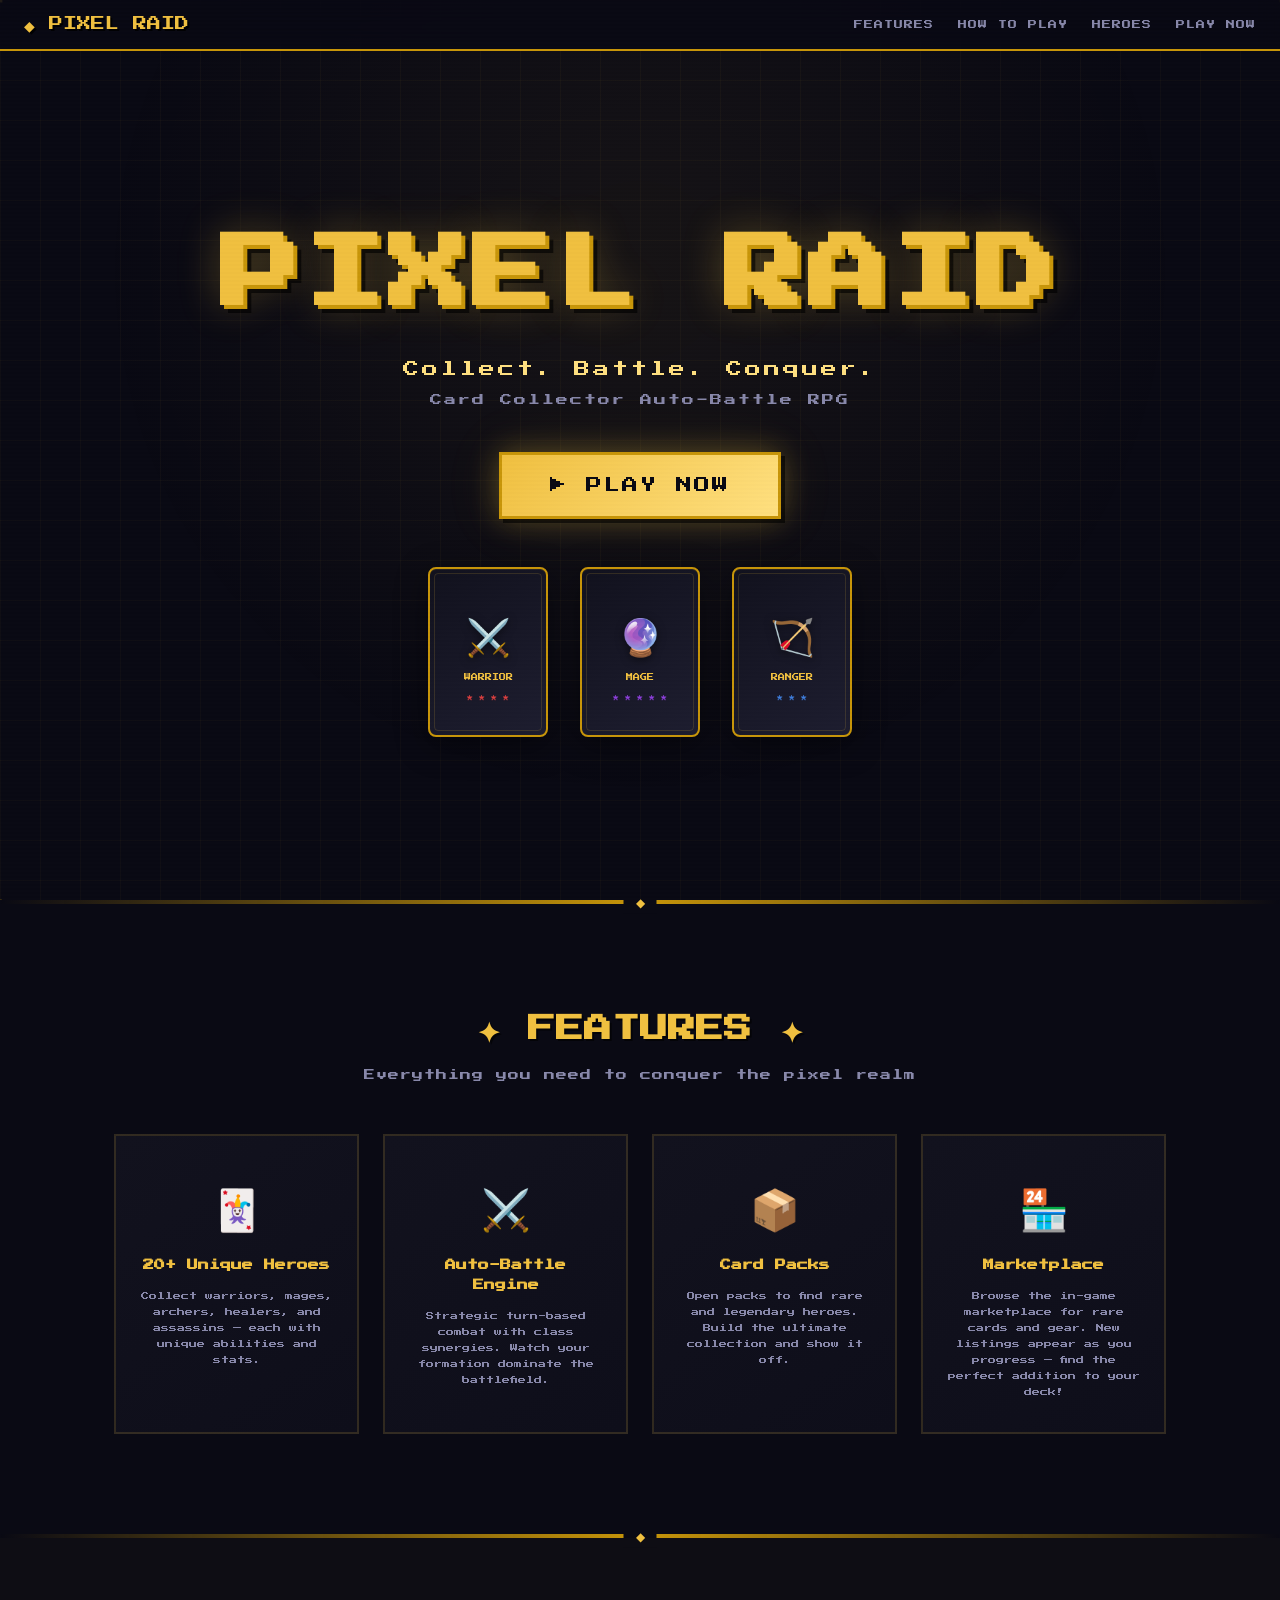
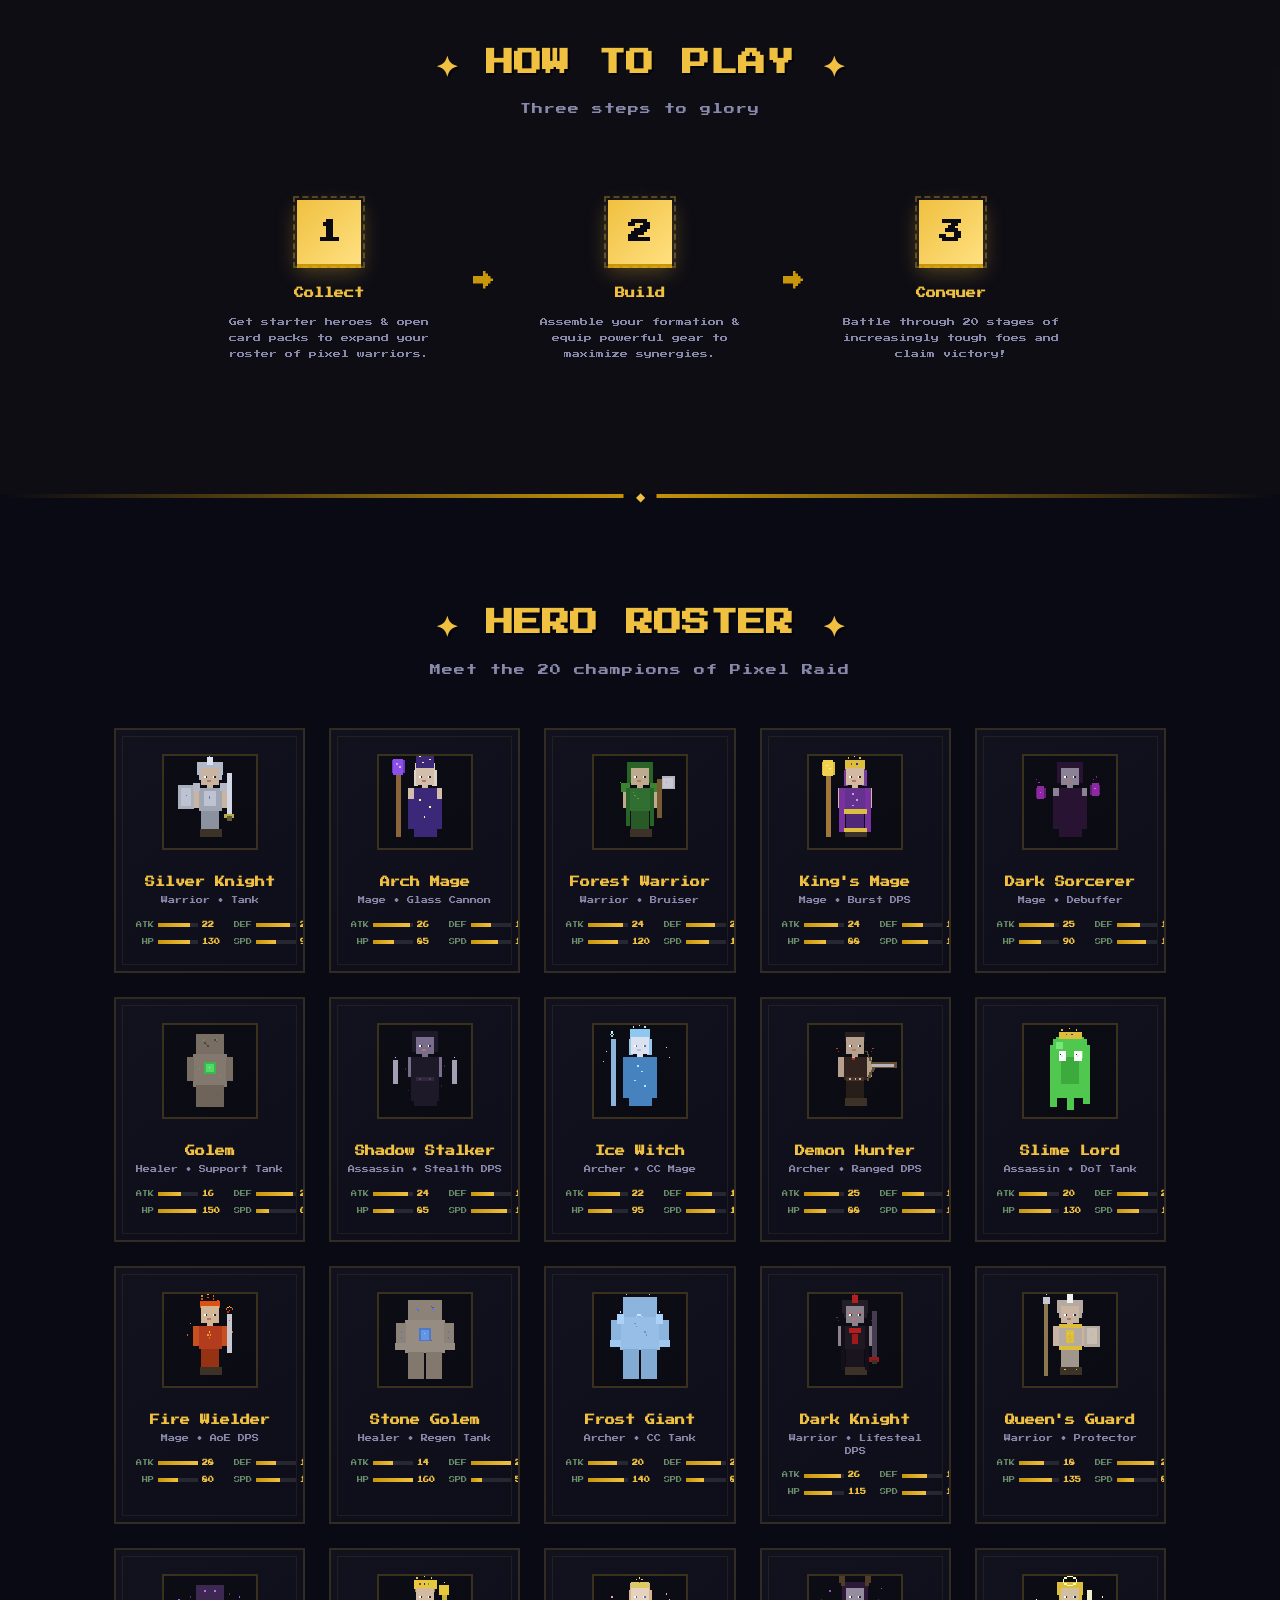
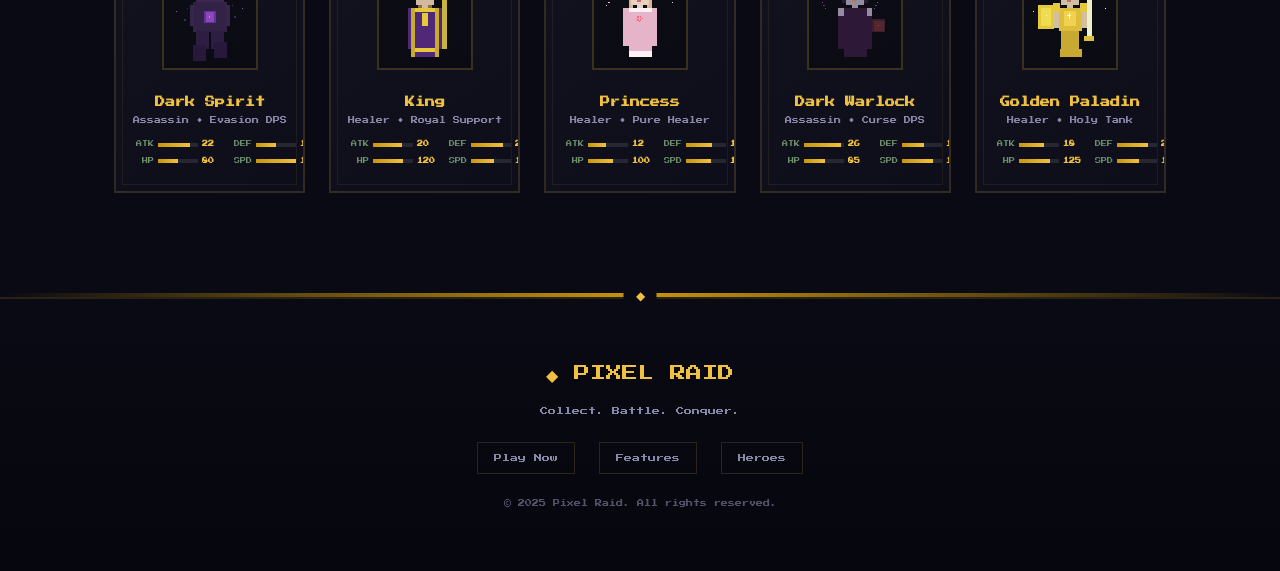
==== commit 4217bafe: "fix: strip read_file line numbers from index.html Line numbers from read_file tool (1|, 2|, etc) wer" ====
--- a/index.html
+++ b/index.html
@@ -1,489 +1,489 @@
-1|<!DOCTYPE html>
-2|<html lang="en">
-3|<head>
-4|    <meta charset="UTF-8">
-5|    <meta name="viewport" content="width=device-width, initial-scale=1.0">
-6|    <title>Pixel Raid — Card Collector Auto-Battle RPG</title>
-7|    <meta name="description" content="Pixel Raid is a retro pixel art card collector auto-battle RPG. Collect 20+ unique heroes, open packs, build formations, and conquer 20 stages!">
-8|    <meta property="og:title" content="Pixel Raid — Card Collector Auto-Battle RPG">
-9|    <meta property="og:description" content="Collect warriors, mages, archers, healers & assassins. Open packs, build formations, and battle through 20 stages in this retro pixel art RPG.">
-10|    <meta property="og:type" content="website">
-11|    <meta name="twitter:card" content="summary_large_image">
-12|    <meta name="twitter:title" content="Pixel Raid — Card Collector Auto-Battle RPG">
-13|    <meta name="twitter:description" content="Collect 20+ unique heroes. Open packs. Build formations. Conquer.">
-14|    <link rel="preconnect" href="https://fonts.googleapis.com">
-15|    <link rel="preconnect" href="https://fonts.gstatic.com" crossorigin>
-16|    <link href="https://fonts.googleapis.com/css2?family=Press+Start+2P&display=swap" rel="stylesheet">
-17|    <link rel="icon" href="data:image/svg+xml,<svg xmlns='http://www.w3.org/2000/svg' viewBox='0 0 100 100'><text y='.9em' font-size='90'>⚔️</text></svg>">
-18|    <style>
-19|        /* ========== RESET & BASE ========== */
-20|        *, *::before, *::after { margin: 0; padding: 0; box-sizing: border-box; }
-21|        :root {
-22|            --gold: #f0c040;
-23|            --gold-light: #ffe080;
-24|            --gold-dark: #c8960a;
-25|            --bg-dark: #0a0a14;
-26|            --bg-card: #12121e;
-27|            --bg-card-hover: #1a1a2e;
-28|            --text: #e0e0e0;
-29|            --text-dim: #8888aa;
-30|            --accent-red: #e04040;
-31|            --accent-blue: #4080e0;
-32|            --accent-green: #40c060;
-33|            --accent-purple: #9040e0;
-34|            --pixel-shadow: 4px 4px 0px rgba(0,0,0,0.6);
-35|            --glow-gold: 0 0 30px rgba(240,192,64,0.3), 0 0 60px rgba(240,192,64,0.1);
-36|        }
-37|        html { scroll-behavior: smooth; font-size: 16px; }
-38|        body {
-39|            font-family: 'Press Start 2P', monospace;
-40|            background: var(--bg-dark);
-41|            color: var(--text);
-42|            overflow-x: hidden;
-43|            line-height: 1.8;
-44|        }
-45|        a { color: var(--gold); text-decoration: none; transition: color 0.3s; }
-46|        a:hover { color: var(--gold-light); }
-47|
-48|        /* ========== PARTICLE CANVAS ========== */
-49|        #particles {
-50|            position: fixed; top: 0; left: 0; width: 100%; height: 100%;
-51|            z-index: 0; pointer-events: none;
-52|        }
-53|
-54|        /* ========== NAVBAR ========== */
-55|        nav {
-56|            position: fixed; top: 0; left: 0; right: 0; z-index: 1000;
-57|            background: rgba(10,10,20,0.85);
-58|            backdrop-filter: blur(12px);
-59|            border-bottom: 2px solid var(--gold-dark);
-60|            padding: 12px 24px;
-61|            display: flex; align-items: center; justify-content: space-between;
-62|        }
-63|        .nav-logo {
-64|            font-size: 14px; color: var(--gold);
-65|            text-shadow: 2px 2px 0 rgba(0,0,0,0.8);
-66|        }
-67|        .nav-links { display: flex; gap: 24px; }
-68|        .nav-links a {
-69|            font-size: 9px; color: var(--text-dim); text-transform: uppercase;
-70|            letter-spacing: 1px; transition: color 0.3s, text-shadow 0.3s;
-71|        }
-72|        .nav-links a:hover { color: var(--gold); text-shadow: 0 0 10px rgba(240,192,64,0.5); }
-73|
-74|        /* ========== SCROLL REVEAL ========== */
-75|        .reveal {
-76|            opacity: 0; transform: translateY(40px);
-77|            transition: opacity 0.8s ease, transform 0.8s ease;
-78|        }
-79|        .reveal.visible { opacity: 1; transform: translateY(0); }
-80|
-81|        /* ========== HERO SECTION ========== */
-82|        #hero {
-83|            position: relative; min-height: 100vh;
-84|            display: flex; flex-direction: column; align-items: center; justify-content: center;
-85|            text-align: center; padding: 80px 20px 40px; z-index: 1;
-86|            background: radial-gradient(ellipse at 50% 30%, rgba(240,192,64,0.06) 0%, transparent 60%);
-87|        }
-88|        .hero-title {
-89|            font-size: clamp(32px, 8vw, 80px); color: var(--gold);
-90|            text-shadow: 4px 4px 0 var(--gold-dark), 8px 8px 0 rgba(0,0,0,0.6), 0 0 40px rgba(240,192,64,0.3);
-91|            animation: titlePulse 3s ease-in-out infinite, titleEntry 1s ease-out;
-92|            margin-bottom: 8px; letter-spacing: 4px;
-93|        }
-94|        @keyframes titlePulse {
-95|            0%, 100% { text-shadow: 4px 4px 0 var(--gold-dark), 8px 8px 0 rgba(0,0,0,0.6), 0 0 40px rgba(240,192,64,0.3); }
-96|            50% { text-shadow: 4px 4px 0 var(--gold-dark), 8px 8px 0 rgba(0,0,0,0.6), 0 0 80px rgba(240,192,64,0.5), 0 0 120px rgba(240,192,64,0.2); }
-97|        }
-98|        @keyframes titleEntry {
-99|            from { opacity: 0; transform: scale(0.5) translateY(-30px); }
-100|            to { opacity: 1; transform: scale(1) translateY(0); }
-101|        }
-102|        .hero-subtitle {
-103|            font-size: clamp(10px, 2vw, 16px); color: var(--gold-light);
-104|            margin-bottom: 6px; letter-spacing: 3px;
-105|            animation: fadeSlideUp 1s ease-out 0.3s both;
-106|        }
-107|        .hero-tagline {
-108|            font-size: clamp(8px, 1.5vw, 12px); color: var(--text-dim);
-109|            margin-bottom: 40px; letter-spacing: 2px;
-110|            animation: fadeSlideUp 1s ease-out 0.5s both;
-111|        }
-112|        @keyframes fadeSlideUp {
-113|            from { opacity: 0; transform: translateY(20px); }
-114|            to { opacity: 1; transform: translateY(0); }
-115|        }
-116|        .cta-btn {
-117|            display: inline-block; padding: 16px 48px;
-118|            font-family: 'Press Start 2P', monospace; font-size: clamp(10px, 2vw, 16px);
-119|            color: var(--bg-dark); background: linear-gradient(135deg, var(--gold), var(--gold-light));
-120|            border: 3px solid var(--gold-dark); cursor: pointer;
-121|            text-transform: uppercase; letter-spacing: 2px;
-122|            box-shadow: var(--pixel-shadow), var(--glow-gold);
-123|            transition: transform 0.2s, box-shadow 0.2s;
-124|            animation: fadeSlideUp 1s ease-out 0.7s both;
-125|            position: relative; z-index: 2;
-126|        }
-127|        .cta-btn:hover {
-128|            transform: translateY(-3px); color: var(--bg-dark);
-129|            box-shadow: 4px 7px 0 rgba(0,0,0,0.6), 0 0 50px rgba(240,192,64,0.5);
-130|        }
-131|        .cta-btn:active { transform: translateY(2px); box-shadow: 2px 2px 0 rgba(0,0,0,0.6); }
-132|
-133|        /* Animated floating cards in hero */
-134|        .hero-cards {
-135|            display: flex; gap: 32px; margin-top: 48px;
-136|            perspective: 800px;
-137|            animation: fadeSlideUp 1s ease-out 1s both;
-138|        }
-139|        .hero-card {
-140|            width: 120px; height: 170px;
-141|            background: linear-gradient(145deg, var(--bg-card), #1e1e30);
-142|            border: 2px solid var(--gold-dark);
-143|            border-radius: 8px; position: relative;
-144|            display: flex; flex-direction: column; align-items: center; justify-content: center;
-145|            gap: 8px; font-size: 8px;
-146|            box-shadow: 0 8px 32px rgba(0,0,0,0.4), inset 0 1px 0 rgba(240,192,64,0.1);
-147|        }
-148|        .hero-card::before {
-149|            content: ''; position: absolute; inset: 4px;
-150|            border: 1px solid rgba(240,192,64,0.15); border-radius: 4px;
-151|        }
-152|        .hero-card-icon { font-size: 36px; filter: drop-shadow(0 2px 4px rgba(0,0,0,0.5)); }
-153|        .hero-card-name { color: var(--gold); font-size: 7px; }
-154|        .hero-card:nth-child(1) { animation: cardFloat1 4s ease-in-out infinite; }
-155|        .hero-card:nth-child(2) { animation: cardFloat2 4.5s ease-in-out infinite 0.3s; }
-156|        .hero-card:nth-child(3) { animation: cardFloat3 5s ease-in-out infinite 0.6s; }
-157|        @keyframes cardFloat1 { 0%,100%{ transform: translateY(0) rotate(-5deg); } 50%{ transform: translateY(-15px) rotate(-3deg); } }
-158|        @keyframes cardFloat2 { 0%,100%{ transform: translateY(-10px) rotate(0deg); } 50%{ transform: translateY(-25px) rotate(2deg); } }
-159|        @keyframes cardFloat3 { 0%,100%{ transform: translateY(0) rotate(5deg); } 50%{ transform: translateY(-15px) rotate(3deg); } }
-160|
-161|        /* Decorative pixel grid lines */
-162|        .pixel-grid {
-163|            position: absolute; top: 0; left: 0; width: 100%; height: 100%;
-164|            background-image:
-165|                linear-gradient(rgba(240,192,64,0.03) 1px, transparent 1px),
-166|                linear-gradient(90deg, rgba(240,192,64,0.03) 1px, transparent 1px);
-167|            background-size: 40px 40px; pointer-events: none; z-index: 0;
-168|        }
-169|
-170|        /* ========== SECTION STYLING ========== */
-171|        section { position: relative; z-index: 1; }
-172|        .section-title {
-173|            font-size: clamp(14px, 3vw, 28px); color: var(--gold);
-174|            text-align: center; margin-bottom: 12px;
-175|            text-shadow: 2px 2px 0 rgba(0,0,0,0.6);
-176|        }
-177|        .section-subtitle {
-178|            font-size: clamp(8px, 1.4vw, 11px); color: var(--text-dim);
-179|            text-align: center; margin-bottom: 48px; letter-spacing: 1px;
-180|        }
-181|        .container { max-width: 1100px; margin: 0 auto; padding: 0 24px; }
-182|
-183|        /* Decorative divider */
-184|        .divider {
-185|            width: 100%; height: 4px; position: relative;
-186|            background: linear-gradient(90deg, transparent, var(--gold-dark), transparent);
-187|            margin: 0;
-188|        }
-189|        .divider::before {
-190|            content: '◆'; position: absolute; top: 50%; left: 50%;
-191|            transform: translate(-50%, -50%);
-192|            color: var(--gold); font-size: 12px; background: var(--bg-dark);
-193|            padding: 0 12px;
-194|        }
-195|
-196|        /* ========== FEATURES SECTION ========== */
-197|        #features { padding: 100px 20px; }
-198|        .features-grid {
-199|            display: grid; grid-template-columns: repeat(auto-fit, minmax(240px, 1fr));
-200|            gap: 24px; max-width: 1100px; margin: 0 auto;
-201|        }
-202|        .feature-card {
-203|            background: linear-gradient(145deg, var(--bg-card), #0e0e1a);
-204|            border: 2px solid rgba(240,192,64,0.15);
-205|            padding: 32px 24px; text-align: center;
-206|            transition: transform 0.3s, border-color 0.3s, box-shadow 0.3s;
-207|            position: relative; overflow: hidden;
-208|        }
-209|        .feature-card::after {
-210|            content: ''; position: absolute; top: 0; left: -100%; width: 100%; height: 100%;
-211|            background: linear-gradient(90deg, transparent, rgba(240,192,64,0.05), transparent);
-212|            transition: left 0.6s;
-213|        }
-214|        .feature-card:hover::after { left: 100%; }
-215|        .feature-card:hover {
-216|            transform: translateY(-6px);
-217|            border-color: var(--gold);
-218|            box-shadow: 0 12px 40px rgba(240,192,64,0.15), inset 0 1px 0 rgba(240,192,64,0.1);
-219|        }
-220|        .feature-icon { font-size: 40px; margin-bottom: 16px; display: block; }
-221|        .feature-title { font-size: 11px; color: var(--gold); margin-bottom: 12px; }
-222|        .feature-desc { font-size: 8px; color: var(--text-dim); line-height: 2; }
-223|
-224|        /* ========== HOW TO PLAY ========== */
-225|        #howtoplay { padding: 100px 20px; background: rgba(240,192,64,0.02); }
-226|        .steps { display: flex; gap: 32px; max-width: 900px; margin: 0 auto; flex-wrap: wrap; justify-content: center; }
-227|        .step {
-228|            flex: 1; min-width: 220px; max-width: 280px;
-229|            text-align: center; padding: 32px 20px;
-230|            position: relative;
-231|        }
-232|        .step-number {
-233|            width: 64px; height: 64px; margin: 0 auto 20px;
-234|            display: flex; align-items: center; justify-content: center;
-235|            font-size: 24px; color: var(--bg-dark); font-weight: bold;
-236|            background: linear-gradient(135deg, var(--gold), var(--gold-light));
-237|            box-shadow: 0 4px 0 var(--gold-dark), 0 8px 20px rgba(240,192,64,0.3);
-238|            position: relative;
-239|        }
-240|        .step-number::after {
-241|            content: ''; position: absolute; inset: -4px;
-242|            border: 2px dashed rgba(240,192,64,0.3);
-243|            animation: spinDash 12s linear infinite;
-244|        }
-245|        @keyframes spinDash { to { transform: rotate(360deg); } }
-246|        .step-title { font-size: 10px; color: var(--gold); margin-bottom: 12px; }
-247|        .step-desc { font-size: 8px; color: var(--text-dim); line-height: 2; }
-248|        /* Connector arrows between steps (desktop only) */
-249|        .step:not(:last-child)::after {
-250|            content: '→'; position: absolute; right: -24px; top: 50%;
-251|            transform: translateY(-50%); color: var(--gold-dark); font-size: 20px;
-252|        }
-253|
-254|        /* ========== HEROES SHOWCASE ========== */
-255|        #heroes { padding: 100px 20px; }
-256|        .heroes-grid {
-257|            display: grid; grid-template-columns: repeat(auto-fit, minmax(180px, 1fr));
-258|            gap: 24px; max-width: 1100px; margin: 0 auto;
-259|        }
-260|        .hero-showcase-card {
-261|            background: linear-gradient(145deg, var(--bg-card), #0e0e1a);
-262|            border: 2px solid rgba(240,192,64,0.15);
-263|            padding: 24px 16px; text-align: center;
-264|            transition: transform 0.4s, border-color 0.4s, box-shadow 0.4s;
-265|            cursor: pointer; position: relative; overflow: hidden;
-266|        }
-267|        .hero-showcase-card::before {
-268|            content: ''; position: absolute; inset: 6px;
-269|            border: 1px solid rgba(240,192,64,0.08); pointer-events: none;
-270|        }
-271|        .hero-showcase-card:hover {
-272|            transform: translateY(-10px) scale(1.03);
-273|            border-color: var(--gold);
-274|            box-shadow: 0 16px 48px rgba(240,192,64,0.2), 0 0 30px rgba(240,192,64,0.1);
-275|        }
-276|        .hero-sprite {
-277|            width: 96px; height: 96px; margin: 0 auto 16px;
-278|            image-rendering: pixelated; image-rendering: crisp-edges;
-279|            border: 2px solid rgba(240,192,64,0.2);
-280|            background: rgba(0,0,0,0.3);
-281|            transition: transform 0.3s;
-282|        }
-283|        .hero-showcase-card:hover .hero-sprite { transform: scale(1.1); }
-284|        .hero-class-name { font-size: 10px; color: var(--gold); margin-bottom: 4px; }
-285|        .hero-class-type { font-size: 7px; color: var(--text-dim); margin-bottom: 12px; }
-286|        .hero-stats {
-287|            display: grid; grid-template-columns: 1fr 1fr; gap: 6px;
-288|            font-size: 7px; color: var(--text-dim);
-289|            opacity: 1; max-height: 200px;
-290|            transition: opacity 0.4s, max-height 0.4s;
-291|        }
-292|        .hero-stat { display: flex; align-items: center; gap: 4px; justify-content: center; font-size: 6px; }
+<!DOCTYPE html>
+<html lang="en">
+<head>
+    <meta charset="UTF-8">
+    <meta name="viewport" content="width=device-width, initial-scale=1.0">
+    <title>Pixel Raid — Card Collector Auto-Battle RPG</title>
+    <meta name="description" content="Pixel Raid is a retro pixel art card collector auto-battle RPG. Collect 20+ unique heroes, open packs, build formations, and conquer 20 stages!">
+    <meta property="og:title" content="Pixel Raid — Card Collector Auto-Battle RPG">
+    <meta property="og:description" content="Collect warriors, mages, archers, healers & assassins. Open packs, build formations, and battle through 20 stages in this retro pixel art RPG.">
+    <meta property="og:type" content="website">
+    <meta name="twitter:card" content="summary_large_image">
+    <meta name="twitter:title" content="Pixel Raid — Card Collector Auto-Battle RPG">
+    <meta name="twitter:description" content="Collect 20+ unique heroes. Open packs. Build formations. Conquer.">
+    <link rel="preconnect" href="https://fonts.googleapis.com">
+    <link rel="preconnect" href="https://fonts.gstatic.com" crossorigin>
+    <link href="https://fonts.googleapis.com/css2?family=Press+Start+2P&display=swap" rel="stylesheet">
+    <link rel="icon" href="data:image/svg+xml,<svg xmlns='http://www.w3.org/2000/svg' viewBox='0 0 100 100'><text y='.9em' font-size='90'>⚔️</text></svg>">
+    <style>
+        /* ========== RESET & BASE ========== */
+        *, *::before, *::after { margin: 0; padding: 0; box-sizing: border-box; }
+        :root {
+            --gold: #f0c040;
+            --gold-light: #ffe080;
+            --gold-dark: #c8960a;
+            --bg-dark: #0a0a14;
+            --bg-card: #12121e;
+            --bg-card-hover: #1a1a2e;
+            --text: #e0e0e0;
+            --text-dim: #8888aa;
+            --accent-red: #e04040;
+            --accent-blue: #4080e0;
+            --accent-green: #40c060;
+            --accent-purple: #9040e0;
+            --pixel-shadow: 4px 4px 0px rgba(0,0,0,0.6);
+            --glow-gold: 0 0 30px rgba(240,192,64,0.3), 0 0 60px rgba(240,192,64,0.1);
+        }
+        html { scroll-behavior: smooth; font-size: 16px; }
+        body {
+            font-family: 'Press Start 2P', monospace;
+            background: var(--bg-dark);
+            color: var(--text);
+            overflow-x: hidden;
+            line-height: 1.8;
+        }
+        a { color: var(--gold); text-decoration: none; transition: color 0.3s; }
+        a:hover { color: var(--gold-light); }
+
+        /* ========== PARTICLE CANVAS ========== */
+        #particles {
+            position: fixed; top: 0; left: 0; width: 100%; height: 100%;
+            z-index: 0; pointer-events: none;
+        }
+
+        /* ========== NAVBAR ========== */
+        nav {
+            position: fixed; top: 0; left: 0; right: 0; z-index: 1000;
+            background: rgba(10,10,20,0.85);
+            backdrop-filter: blur(12px);
+            border-bottom: 2px solid var(--gold-dark);
+            padding: 12px 24px;
+            display: flex; align-items: center; justify-content: space-between;
+        }
+        .nav-logo {
+            font-size: 14px; color: var(--gold);
+            text-shadow: 2px 2px 0 rgba(0,0,0,0.8);
+        }
+        .nav-links { display: flex; gap: 24px; }
+        .nav-links a {
+            font-size: 9px; color: var(--text-dim); text-transform: uppercase;
+            letter-spacing: 1px; transition: color 0.3s, text-shadow 0.3s;
+        }
+        .nav-links a:hover { color: var(--gold); text-shadow: 0 0 10px rgba(240,192,64,0.5); }
+
+        /* ========== SCROLL REVEAL ========== */
+        .reveal {
+            opacity: 0; transform: translateY(40px);
+            transition: opacity 0.8s ease, transform 0.8s ease;
+        }
+        .reveal.visible { opacity: 1; transform: translateY(0); }
+
+        /* ========== HERO SECTION ========== */
+        #hero {
+            position: relative; min-height: 100vh;
+            display: flex; flex-direction: column; align-items: center; justify-content: center;
+            text-align: center; padding: 80px 20px 40px; z-index: 1;
+            background: radial-gradient(ellipse at 50% 30%, rgba(240,192,64,0.06) 0%, transparent 60%);
+        }
+        .hero-title {
+            font-size: clamp(32px, 8vw, 80px); color: var(--gold);
+            text-shadow: 4px 4px 0 var(--gold-dark), 8px 8px 0 rgba(0,0,0,0.6), 0 0 40px rgba(240,192,64,0.3);
+            animation: titlePulse 3s ease-in-out infinite, titleEntry 1s ease-out;
+            margin-bottom: 8px; letter-spacing: 4px;
+        }
+        @keyframes titlePulse {
+            0%, 100% { text-shadow: 4px 4px 0 var(--gold-dark), 8px 8px 0 rgba(0,0,0,0.6), 0 0 40px rgba(240,192,64,0.3); }
+            50% { text-shadow: 4px 4px 0 var(--gold-dark), 8px 8px 0 rgba(0,0,0,0.6), 0 0 80px rgba(240,192,64,0.5), 0 0 120px rgba(240,192,64,0.2); }
+        }
+        @keyframes titleEntry {
+            from { opacity: 0; transform: scale(0.5) translateY(-30px); }
+            to { opacity: 1; transform: scale(1) translateY(0); }
+        }
+        .hero-subtitle {
+            font-size: clamp(10px, 2vw, 16px); color: var(--gold-light);
+            margin-bottom: 6px; letter-spacing: 3px;
+            animation: fadeSlideUp 1s ease-out 0.3s both;
+        }
+        .hero-tagline {
+            font-size: clamp(8px, 1.5vw, 12px); color: var(--text-dim);
+            margin-bottom: 40px; letter-spacing: 2px;
+            animation: fadeSlideUp 1s ease-out 0.5s both;
+        }
+        @keyframes fadeSlideUp {
+            from { opacity: 0; transform: translateY(20px); }
+            to { opacity: 1; transform: translateY(0); }
+        }
+        .cta-btn {
+            display: inline-block; padding: 16px 48px;
+            font-family: 'Press Start 2P', monospace; font-size: clamp(10px, 2vw, 16px);
+            color: var(--bg-dark); background: linear-gradient(135deg, var(--gold), var(--gold-light));
+            border: 3px solid var(--gold-dark); cursor: pointer;
+            text-transform: uppercase; letter-spacing: 2px;
+            box-shadow: var(--pixel-shadow), var(--glow-gold);
+            transition: transform 0.2s, box-shadow 0.2s;
+            animation: fadeSlideUp 1s ease-out 0.7s both;
+            position: relative; z-index: 2;
+        }
+        .cta-btn:hover {
+            transform: translateY(-3px); color: var(--bg-dark);
+            box-shadow: 4px 7px 0 rgba(0,0,0,0.6), 0 0 50px rgba(240,192,64,0.5);
+        }
+        .cta-btn:active { transform: translateY(2px); box-shadow: 2px 2px 0 rgba(0,0,0,0.6); }
+
+        /* Animated floating cards in hero */
+        .hero-cards {
+            display: flex; gap: 32px; margin-top: 48px;
+            perspective: 800px;
+            animation: fadeSlideUp 1s ease-out 1s both;
+        }
+        .hero-card {
+            width: 120px; height: 170px;
+            background: linear-gradient(145deg, var(--bg-card), #1e1e30);
+            border: 2px solid var(--gold-dark);
+            border-radius: 8px; position: relative;
+            display: flex; flex-direction: column; align-items: center; justify-content: center;
+            gap: 8px; font-size: 8px;
+            box-shadow: 0 8px 32px rgba(0,0,0,0.4), inset 0 1px 0 rgba(240,192,64,0.1);
+        }
+        .hero-card::before {
+            content: ''; position: absolute; inset: 4px;
+            border: 1px solid rgba(240,192,64,0.15); border-radius: 4px;
+        }
+        .hero-card-icon { font-size: 36px; filter: drop-shadow(0 2px 4px rgba(0,0,0,0.5)); }
+        .hero-card-name { color: var(--gold); font-size: 7px; }
+        .hero-card:nth-child(1) { animation: cardFloat1 4s ease-in-out infinite; }
+        .hero-card:nth-child(2) { animation: cardFloat2 4.5s ease-in-out infinite 0.3s; }
+        .hero-card:nth-child(3) { animation: cardFloat3 5s ease-in-out infinite 0.6s; }
+        @keyframes cardFloat1 { 0%,100%{ transform: translateY(0) rotate(-5deg); } 50%{ transform: translateY(-15px) rotate(-3deg); } }
+        @keyframes cardFloat2 { 0%,100%{ transform: translateY(-10px) rotate(0deg); } 50%{ transform: translateY(-25px) rotate(2deg); } }
+        @keyframes cardFloat3 { 0%,100%{ transform: translateY(0) rotate(5deg); } 50%{ transform: translateY(-15px) rotate(3deg); } }
+
+        /* Decorative pixel grid lines */
+        .pixel-grid {
+            position: absolute; top: 0; left: 0; width: 100%; height: 100%;
+            background-image:
+                linear-gradient(rgba(240,192,64,0.03) 1px, transparent 1px),
+                linear-gradient(90deg, rgba(240,192,64,0.03) 1px, transparent 1px);
+            background-size: 40px 40px; pointer-events: none; z-index: 0;
+        }
+
+        /* ========== SECTION STYLING ========== */
+        section { position: relative; z-index: 1; }
+        .section-title {
+            font-size: clamp(14px, 3vw, 28px); color: var(--gold);
+            text-align: center; margin-bottom: 12px;
+            text-shadow: 2px 2px 0 rgba(0,0,0,0.6);
+        }
+        .section-subtitle {
+            font-size: clamp(8px, 1.4vw, 11px); color: var(--text-dim);
+            text-align: center; margin-bottom: 48px; letter-spacing: 1px;
+        }
+        .container { max-width: 1100px; margin: 0 auto; padding: 0 24px; }
+
+        /* Decorative divider */
+        .divider {
+            width: 100%; height: 4px; position: relative;
+            background: linear-gradient(90deg, transparent, var(--gold-dark), transparent);
+            margin: 0;
+        }
+        .divider::before {
+            content: '◆'; position: absolute; top: 50%; left: 50%;
+            transform: translate(-50%, -50%);
+            color: var(--gold); font-size: 12px; background: var(--bg-dark);
+            padding: 0 12px;
+        }
+
+        /* ========== FEATURES SECTION ========== */
+        #features { padding: 100px 20px; }
+        .features-grid {
+            display: grid; grid-template-columns: repeat(auto-fit, minmax(240px, 1fr));
+            gap: 24px; max-width: 1100px; margin: 0 auto;
+        }
+        .feature-card {
+            background: linear-gradient(145deg, var(--bg-card), #0e0e1a);
+            border: 2px solid rgba(240,192,64,0.15);
+            padding: 32px 24px; text-align: center;
+            transition: transform 0.3s, border-color 0.3s, box-shadow 0.3s;
+            position: relative; overflow: hidden;
+        }
+        .feature-card::after {
+            content: ''; position: absolute; top: 0; left: -100%; width: 100%; height: 100%;
+            background: linear-gradient(90deg, transparent, rgba(240,192,64,0.05), transparent);
+            transition: left 0.6s;
+        }
+        .feature-card:hover::after { left: 100%; }
+        .feature-card:hover {
+            transform: translateY(-6px);
+            border-color: var(--gold);
+            box-shadow: 0 12px 40px rgba(240,192,64,0.15), inset 0 1px 0 rgba(240,192,64,0.1);
+        }
+        .feature-icon { font-size: 40px; margin-bottom: 16px; display: block; }
+        .feature-title { font-size: 11px; color: var(--gold); margin-bottom: 12px; }
+        .feature-desc { font-size: 8px; color: var(--text-dim); line-height: 2; }
+
+        /* ========== HOW TO PLAY ========== */
+        #howtoplay { padding: 100px 20px; background: rgba(240,192,64,0.02); }
+        .steps { display: flex; gap: 32px; max-width: 900px; margin: 0 auto; flex-wrap: wrap; justify-content: center; }
+        .step {
+            flex: 1; min-width: 220px; max-width: 280px;
+            text-align: center; padding: 32px 20px;
+            position: relative;
+        }
+        .step-number {
+            width: 64px; height: 64px; margin: 0 auto 20px;
+            display: flex; align-items: center; justify-content: center;
+            font-size: 24px; color: var(--bg-dark); font-weight: bold;
+            background: linear-gradient(135deg, var(--gold), var(--gold-light));
+            box-shadow: 0 4px 0 var(--gold-dark), 0 8px 20px rgba(240,192,64,0.3);
+            position: relative;
+        }
+        .step-number::after {
+            content: ''; position: absolute; inset: -4px;
+            border: 2px dashed rgba(240,192,64,0.3);
+            animation: spinDash 12s linear infinite;
+        }
+        @keyframes spinDash { to { transform: rotate(360deg); } }
+        .step-title { font-size: 10px; color: var(--gold); margin-bottom: 12px; }
+        .step-desc { font-size: 8px; color: var(--text-dim); line-height: 2; }
+        /* Connector arrows between steps (desktop only) */
+        .step:not(:last-child)::after {
+            content: '→'; position: absolute; right: -24px; top: 50%;
+            transform: translateY(-50%); color: var(--gold-dark); font-size: 20px;
+        }
+
+        /* ========== HEROES SHOWCASE ========== */
+        #heroes { padding: 100px 20px; }
+        .heroes-grid {
+            display: grid; grid-template-columns: repeat(auto-fit, minmax(180px, 1fr));
+            gap: 24px; max-width: 1100px; margin: 0 auto;
+        }
+        .hero-showcase-card {
+            background: linear-gradient(145deg, var(--bg-card), #0e0e1a);
+            border: 2px solid rgba(240,192,64,0.15);
+            padding: 24px 16px; text-align: center;
+            transition: transform 0.4s, border-color 0.4s, box-shadow 0.4s;
+            cursor: pointer; position: relative; overflow: hidden;
+        }
+        .hero-showcase-card::before {
+            content: ''; position: absolute; inset: 6px;
+            border: 1px solid rgba(240,192,64,0.08); pointer-events: none;
+        }
+        .hero-showcase-card:hover {
+            transform: translateY(-10px) scale(1.03);
+            border-color: var(--gold);
+            box-shadow: 0 16px 48px rgba(240,192,64,0.2), 0 0 30px rgba(240,192,64,0.1);
+        }
+        .hero-sprite {
+            width: 96px; height: 96px; margin: 0 auto 16px;
+            image-rendering: pixelated; image-rendering: crisp-edges;
+            border: 2px solid rgba(240,192,64,0.2);
+            background: rgba(0,0,0,0.3);
+            transition: transform 0.3s;
+        }
+        .hero-showcase-card:hover .hero-sprite { transform: scale(1.1); }
+        .hero-class-name { font-size: 10px; color: var(--gold); margin-bottom: 4px; }
+        .hero-class-type { font-size: 7px; color: var(--text-dim); margin-bottom: 12px; }
+        .hero-stats {
+            display: grid; grid-template-columns: 1fr 1fr; gap: 6px;
+            font-size: 7px; color: var(--text-dim);
+            opacity: 1; max-height: 200px;
+            transition: opacity 0.4s, max-height 0.4s;
+        }
+        .hero-stat { display: flex; align-items: center; gap: 4px; justify-content: center; font-size: 6px; }
         .hero-stat span { width: 22px; text-align: right; color: #6B8E6B; }
         .hero-stat b { width: 22px; text-align: left; color: var(--gold); font-weight: 700; }
-293|        .hero-stat-bar {
-294|            width: 40px; height: 4px; background: rgba(255,255,255,0.1);
-295|            position: relative; overflow: hidden;
-296|        }
-297|        .hero-stat-fill {
-298|            height: 100%; position: absolute; left: 0; top: 0;
-299|            background: linear-gradient(90deg, var(--gold-dark), var(--gold));
-300|        }
-301|
-302|        /* ========== FOOTER ========== */
-303|        footer {
-304|            padding: 60px 20px; text-align: center;
-305|            border-top: 2px solid rgba(240,192,64,0.15);
-306|            background: linear-gradient(180deg, var(--bg-dark), #06060e);
-307|        }
-308|        .footer-logo { font-size: 16px; color: var(--gold); margin-bottom: 16px; }
-309|        .footer-tagline { font-size: 8px; color: var(--text-dim); margin-bottom: 24px; }
-310|        .footer-links { display: flex; gap: 24px; justify-content: center; margin-bottom: 24px; flex-wrap: wrap; }
-311|        .footer-links a {
-312|            font-size: 8px; color: var(--text-dim); padding: 8px 16px;
-313|            border: 1px solid rgba(240,192,64,0.15); transition: all 0.3s;
-314|        }
-315|        .footer-links a:hover { border-color: var(--gold); color: var(--gold); background: rgba(240,192,64,0.05); }
-316|        .footer-copy { font-size: 7px; color: var(--text-dim); opacity: 0.6; }
-317|
-318|        /* ========== CSS PIXEL ART DECORATIONS ========== */
-319|        .pixel-sword {
-320|            display: inline-block; width: 16px; height: 32px; position: relative;
-321|        }
-322|        .pixel-sword::before {
-323|            content: ''; position: absolute; top: 0; left: 6px;
-324|            width: 4px; height: 20px; background: var(--gold);
-325|            box-shadow: 0 20px 0 var(--gold-dark);
-326|        }
-327|        .pixel-sword::after {
-328|            content: ''; position: absolute; top: 18px; left: 2px;
-329|            width: 12px; height: 4px; background: var(--gold-dark);
-330|        }
-331|
-332|        /* Sparkle effect */
-333|        .sparkle {
-334|            position: absolute; width: 4px; height: 4px;
-335|            background: var(--gold); pointer-events: none;
-336|            animation: sparkle 2s ease-in-out infinite;
-337|        }
-338|        @keyframes sparkle {
-339|            0%, 100% { opacity: 0; transform: scale(0); }
-340|            50% { opacity: 1; transform: scale(1); }
-341|        }
-342|
-343|        /* ========== RESPONSIVE ========== */
-344|        @media (max-width: 768px) {
-345|            .nav-links { gap: 12px; }
-346|            .nav-links a { font-size: 7px; }
-347|            .hero-cards { flex-direction: column; align-items: center; gap: 16px; }
-348|            .hero-card { width: 100px; height: 140px; }
-349|            .steps { flex-direction: column; align-items: center; }
-350|            .step:not(:last-child)::after { content: '↓'; right: auto; bottom: -24px; top: auto; left: 50%; transform: translateX(-50%); }
-351|            .heroes-grid { grid-template-columns: repeat(auto-fit, minmax(150px, 1fr)); gap: 16px; }
-352|            .hero-stats { opacity: 1; max-height: 200px; }
-353|        }
-354|        @media (max-width: 480px) {
-355|            .nav-links { display: none; }
-356|            .features-grid { grid-template-columns: 1fr; }
-357|        }
-358|
-359|        /* Scanline overlay */
-360|        /* Custom Scrollbars */
-361|        ::-webkit-scrollbar { width: 8px; }
-362|        ::-webkit-scrollbar-track { background: rgba(10,10,20,0.3); }
-363|        ::-webkit-scrollbar-thumb { background: rgba(240,192,64,0.3); border-radius: 4px; }
-364|        ::-webkit-scrollbar-thumb:hover { background: rgba(240,192,64,0.5); }
-365|        * { scrollbar-width: thin; scrollbar-color: rgba(240,192,64,0.3) rgba(10,10,20,0.3); }
-366|
-367|        /* Scanline overlay */
-368|        .scanlines {
-369|            position: fixed; top: 0; left: 0; width: 100%; height: 100%;
-370|            pointer-events: none; z-index: 9999; opacity: 0.03;
-371|            background: repeating-linear-gradient(
-372|                0deg, transparent, transparent 2px, rgba(0,0,0,0.3) 2px, rgba(0,0,0,0.3) 4px
-373|            );
-374|        }
-375|    </style>
-376|</head>
-377|<body>
-378|
-379|<canvas id="particles"></canvas>
-380|<div class="scanlines"></div>
-381|
-382|<!-- NAVBAR -->
-383|<nav>
-384|    <div class="nav-logo">◆ PIXEL RAID</div>
-385|    <div class="nav-links">
-386|        <a href="#features">Features</a>
-387|        <a href="#howtoplay">How to Play</a>
-388|        <a href="#heroes">Heroes</a>
-389|        <a href="game.html">Play Now</a>
-390|    </div>
-391|</nav>
-392|
-393|<!-- HERO SECTION -->
-394|<section id="hero">
-395|    <div class="pixel-grid"></div>
-396|    <h1 class="hero-title">PIXEL RAID</h1>
-397|    <p class="hero-subtitle">Collect. Battle. Conquer.</p>
-398|    <p class="hero-tagline">Card Collector Auto-Battle RPG</p>
-399|    <a href="game.html" class="cta-btn">▶ PLAY NOW</a>
-400|
-401|    <div class="hero-cards">
-402|        <div class="hero-card">
-403|            <span class="hero-card-icon">⚔️</span>
-404|            <span class="hero-card-name">WARRIOR</span>
-405|            <span style="font-size:6px;color:var(--accent-red)">★ ★ ★ ★</span>
-406|        </div>
-407|        <div class="hero-card">
-408|            <span class="hero-card-icon">🔮</span>
-409|            <span class="hero-card-name">MAGE</span>
-410|            <span style="font-size:6px;color:var(--accent-purple)">★ ★ ★ ★ ★</span>
-411|        </div>
-412|        <div class="hero-card">
-413|            <span class="hero-card-icon">🏹</span>
-414|            <span class="hero-card-name">RANGER</span>
-415|            <span style="font-size:6px;color:var(--accent-blue)">★ ★ ★</span>
-416|        </div>
-417|    </div>
-418|</section>
-419|
-420|<div class="divider"></div>
-421|
-422|<!-- FEATURES SECTION -->
-423|<section id="features">
-424|    <div class="container reveal">
-425|        <h2 class="section-title">✦ FEATURES ✦</h2>
-426|        <p class="section-subtitle">Everything you need to conquer the pixel realm</p>
-427|        <div class="features-grid">
-428|            <div class="feature-card reveal">
-429|                <span class="feature-icon">🃏</span>
-430|                <h3 class="feature-title">20+ Unique Heroes</h3>
-431|                <p class="feature-desc">Collect warriors, mages, archers, healers, and assassins — each with unique abilities and stats.</p>
-432|            </div>
-433|            <div class="feature-card reveal">
-434|                <span class="feature-icon">⚔️</span>
-435|                <h3 class="feature-title">Auto-Battle Engine</h3>
-436|                <p class="feature-desc">Strategic turn-based combat with class synergies. Watch your formation dominate the battlefield.</p>
-437|            </div>
-438|            <div class="feature-card reveal">
-439|                <span class="feature-icon">📦</span>
-440|                <h3 class="feature-title">Card Packs</h3>
-441|                <p class="feature-desc">Open packs to find rare and legendary heroes. Build the ultimate collection and show it off.</p>
-442|            </div>
-443|            <div class="feature-card reveal">
-444|                <span class="feature-icon">🏪</span>
-445|                <h3 class="feature-title">Marketplace</h3>
-446|                <p class="feature-desc">Browse the in-game marketplace for rare cards and gear. New listings appear as you progress — find the perfect addition to your deck!</p>
-447|            </div>
-448|        </div>
-449|    </div>
-450|</section>
-451|
-452|<div class="divider"></div>
-453|
-454|<!-- HOW TO PLAY -->
-455|<section id="howtoplay">
-456|    <div class="container reveal">
-457|        <h2 class="section-title">✦ HOW TO PLAY ✦</h2>
-458|        <p class="section-subtitle">Three steps to glory</p>
-459|        <div class="steps">
-460|            <div class="step reveal">
-461|                <div class="step-number">1</div>
-462|                <h3 class="step-title">Collect</h3>
-463|                <p class="step-desc">Get starter heroes & open card packs to expand your roster of pixel warriors.</p>
-464|            </div>
-465|            <div class="step reveal">
-466|                <div class="step-number">2</div>
-467|                <h3 class="step-title">Build</h3>
-468|                <p class="step-desc">Assemble your formation & equip powerful gear to maximize synergies.</p>
-469|            </div>
-470|            <div class="step reveal">
-471|                <div class="step-number">3</div>
-472|                <h3 class="step-title">Conquer</h3>
-473|                <p class="step-desc">Battle through 20 stages of increasingly tough foes and claim victory!</p>
-474|            </div>
-475|        </div>
-476|    </div>
-477|</section>
-478|
-479|<div class="divider"></div>
-480|
-481|<!-- HEROES SHOWCASE -->
-482|<section id="heroes">
-483|    <div class="container reveal">
-484|                <h2 class="section-title">✦ HERO ROSTER ✦</h2>
+        .hero-stat-bar {
+            width: 40px; height: 4px; background: rgba(255,255,255,0.1);
+            position: relative; overflow: hidden;
+        }
+        .hero-stat-fill {
+            height: 100%; position: absolute; left: 0; top: 0;
+            background: linear-gradient(90deg, var(--gold-dark), var(--gold));
+        }
+
+        /* ========== FOOTER ========== */
+        footer {
+            padding: 60px 20px; text-align: center;
+            border-top: 2px solid rgba(240,192,64,0.15);
+            background: linear-gradient(180deg, var(--bg-dark), #06060e);
+        }
+        .footer-logo { font-size: 16px; color: var(--gold); margin-bottom: 16px; }
+        .footer-tagline { font-size: 8px; color: var(--text-dim); margin-bottom: 24px; }
+        .footer-links { display: flex; gap: 24px; justify-content: center; margin-bottom: 24px; flex-wrap: wrap; }
+        .footer-links a {
+            font-size: 8px; color: var(--text-dim); padding: 8px 16px;
+            border: 1px solid rgba(240,192,64,0.15); transition: all 0.3s;
+        }
+        .footer-links a:hover { border-color: var(--gold); color: var(--gold); background: rgba(240,192,64,0.05); }
+        .footer-copy { font-size: 7px; color: var(--text-dim); opacity: 0.6; }
+
+        /* ========== CSS PIXEL ART DECORATIONS ========== */
+        .pixel-sword {
+            display: inline-block; width: 16px; height: 32px; position: relative;
+        }
+        .pixel-sword::before {
+            content: ''; position: absolute; top: 0; left: 6px;
+            width: 4px; height: 20px; background: var(--gold);
+            box-shadow: 0 20px 0 var(--gold-dark);
+        }
+        .pixel-sword::after {
+            content: ''; position: absolute; top: 18px; left: 2px;
+            width: 12px; height: 4px; background: var(--gold-dark);
+        }
+
+        /* Sparkle effect */
+        .sparkle {
+            position: absolute; width: 4px; height: 4px;
+            background: var(--gold); pointer-events: none;
+            animation: sparkle 2s ease-in-out infinite;
+        }
+        @keyframes sparkle {
+            0%, 100% { opacity: 0; transform: scale(0); }
+            50% { opacity: 1; transform: scale(1); }
+        }
+
+        /* ========== RESPONSIVE ========== */
+        @media (max-width: 768px) {
+            .nav-links { gap: 12px; }
+            .nav-links a { font-size: 7px; }
+            .hero-cards { flex-direction: column; align-items: center; gap: 16px; }
+            .hero-card { width: 100px; height: 140px; }
+            .steps { flex-direction: column; align-items: center; }
+            .step:not(:last-child)::after { content: '↓'; right: auto; bottom: -24px; top: auto; left: 50%; transform: translateX(-50%); }
+            .heroes-grid { grid-template-columns: repeat(auto-fit, minmax(150px, 1fr)); gap: 16px; }
+            .hero-stats { opacity: 1; max-height: 200px; }
+        }
+        @media (max-width: 480px) {
+            .nav-links { display: none; }
+            .features-grid { grid-template-columns: 1fr; }
+        }
+
+        /* Scanline overlay */
+        /* Custom Scrollbars */
+        ::-webkit-scrollbar { width: 8px; }
+        ::-webkit-scrollbar-track { background: rgba(10,10,20,0.3); }
+        ::-webkit-scrollbar-thumb { background: rgba(240,192,64,0.3); border-radius: 4px; }
+        ::-webkit-scrollbar-thumb:hover { background: rgba(240,192,64,0.5); }
+        * { scrollbar-width: thin; scrollbar-color: rgba(240,192,64,0.3) rgba(10,10,20,0.3); }
+
+        /* Scanline overlay */
+        .scanlines {
+            position: fixed; top: 0; left: 0; width: 100%; height: 100%;
+            pointer-events: none; z-index: 9999; opacity: 0.03;
+            background: repeating-linear-gradient(
+                0deg, transparent, transparent 2px, rgba(0,0,0,0.3) 2px, rgba(0,0,0,0.3) 4px
+            );
+        }
+    </style>
+</head>
+<body>
+
+<canvas id="particles"></canvas>
+<div class="scanlines"></div>
+
+<!-- NAVBAR -->
+<nav>
+    <div class="nav-logo">◆ PIXEL RAID</div>
+    <div class="nav-links">
+        <a href="#features">Features</a>
+        <a href="#howtoplay">How to Play</a>
+        <a href="#heroes">Heroes</a>
+        <a href="game.html">Play Now</a>
+    </div>
+</nav>
+
+<!-- HERO SECTION -->
+<section id="hero">
+    <div class="pixel-grid"></div>
+    <h1 class="hero-title">PIXEL RAID</h1>
+    <p class="hero-subtitle">Collect. Battle. Conquer.</p>
+    <p class="hero-tagline">Card Collector Auto-Battle RPG</p>
+    <a href="game.html" class="cta-btn">▶ PLAY NOW</a>
+
+    <div class="hero-cards">
+        <div class="hero-card">
+            <span class="hero-card-icon">⚔️</span>
+            <span class="hero-card-name">WARRIOR</span>
+            <span style="font-size:6px;color:var(--accent-red)">★ ★ ★ ★</span>
+        </div>
+        <div class="hero-card">
+            <span class="hero-card-icon">🔮</span>
+            <span class="hero-card-name">MAGE</span>
+            <span style="font-size:6px;color:var(--accent-purple)">★ ★ ★ ★ ★</span>
+        </div>
+        <div class="hero-card">
+            <span class="hero-card-icon">🏹</span>
+            <span class="hero-card-name">RANGER</span>
+            <span style="font-size:6px;color:var(--accent-blue)">★ ★ ★</span>
+        </div>
+    </div>
+</section>
+
+<div class="divider"></div>
+
+<!-- FEATURES SECTION -->
+<section id="features">
+    <div class="container reveal">
+        <h2 class="section-title">✦ FEATURES ✦</h2>
+        <p class="section-subtitle">Everything you need to conquer the pixel realm</p>
+        <div class="features-grid">
+            <div class="feature-card reveal">
+                <span class="feature-icon">🃏</span>
+                <h3 class="feature-title">20+ Unique Heroes</h3>
+                <p class="feature-desc">Collect warriors, mages, archers, healers, and assassins — each with unique abilities and stats.</p>
+            </div>
+            <div class="feature-card reveal">
+                <span class="feature-icon">⚔️</span>
+                <h3 class="feature-title">Auto-Battle Engine</h3>
+                <p class="feature-desc">Strategic turn-based combat with class synergies. Watch your formation dominate the battlefield.</p>
+            </div>
+            <div class="feature-card reveal">
+                <span class="feature-icon">📦</span>
+                <h3 class="feature-title">Card Packs</h3>
+                <p class="feature-desc">Open packs to find rare and legendary heroes. Build the ultimate collection and show it off.</p>
+            </div>
+            <div class="feature-card reveal">
+                <span class="feature-icon">🏪</span>
+                <h3 class="feature-title">Marketplace</h3>
+                <p class="feature-desc">Browse the in-game marketplace for rare cards and gear. New listings appear as you progress — find the perfect addition to your deck!</p>
+            </div>
+        </div>
+    </div>
+</section>
+
+<div class="divider"></div>
+
+<!-- HOW TO PLAY -->
+<section id="howtoplay">
+    <div class="container reveal">
+        <h2 class="section-title">✦ HOW TO PLAY ✦</h2>
+        <p class="section-subtitle">Three steps to glory</p>
+        <div class="steps">
+            <div class="step reveal">
+                <div class="step-number">1</div>
+                <h3 class="step-title">Collect</h3>
+                <p class="step-desc">Get starter heroes & open card packs to expand your roster of pixel warriors.</p>
+            </div>
+            <div class="step reveal">
+                <div class="step-number">2</div>
+                <h3 class="step-title">Build</h3>
+                <p class="step-desc">Assemble your formation & equip powerful gear to maximize synergies.</p>
+            </div>
+            <div class="step reveal">
+                <div class="step-number">3</div>
+                <h3 class="step-title">Conquer</h3>
+                <p class="step-desc">Battle through 20 stages of increasingly tough foes and claim victory!</p>
+            </div>
+        </div>
+    </div>
+</section>
+
+<div class="divider"></div>
+
+<!-- HEROES SHOWCASE -->
+<section id="heroes">
+    <div class="container reveal">
+                <h2 class="section-title">✦ HERO ROSTER ✦</h2>
         <p class="section-subtitle">Meet the 20 champions of Pixel Raid</p>
         <div class="heroes-grid">
 
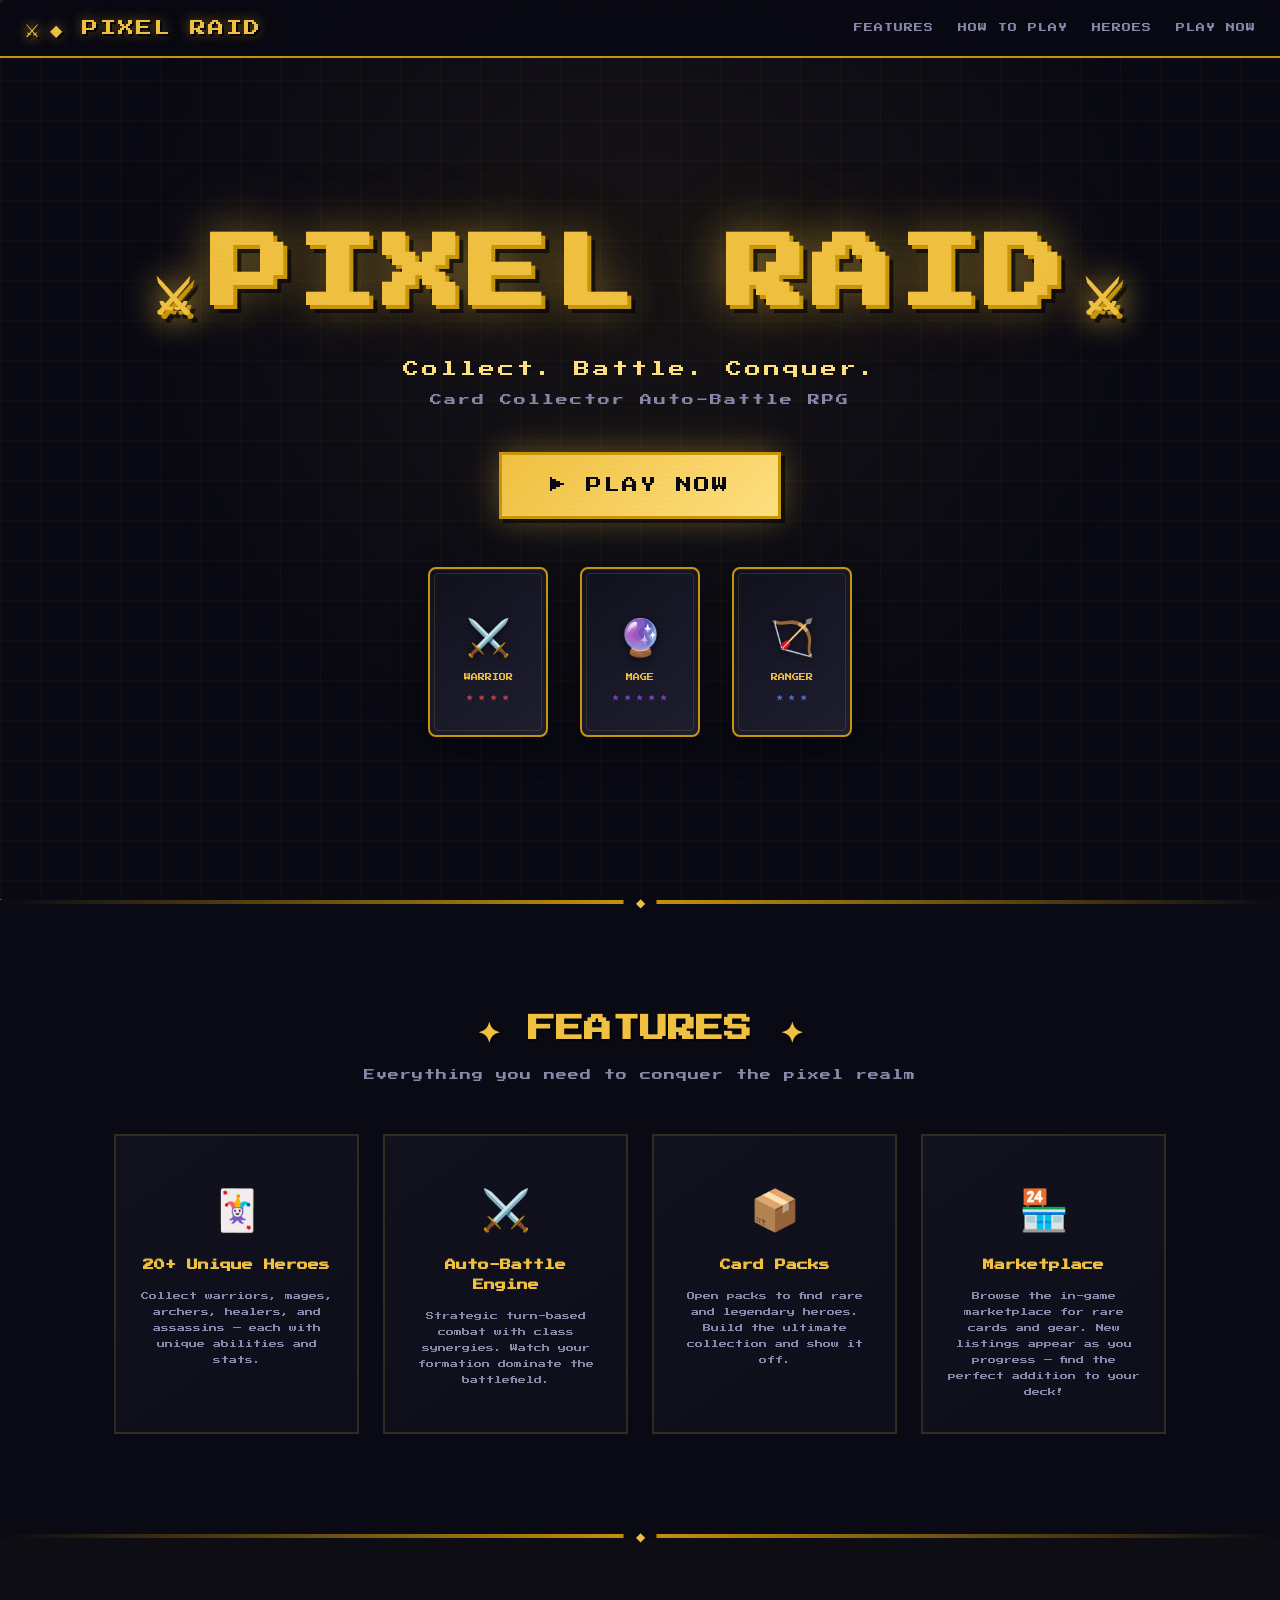
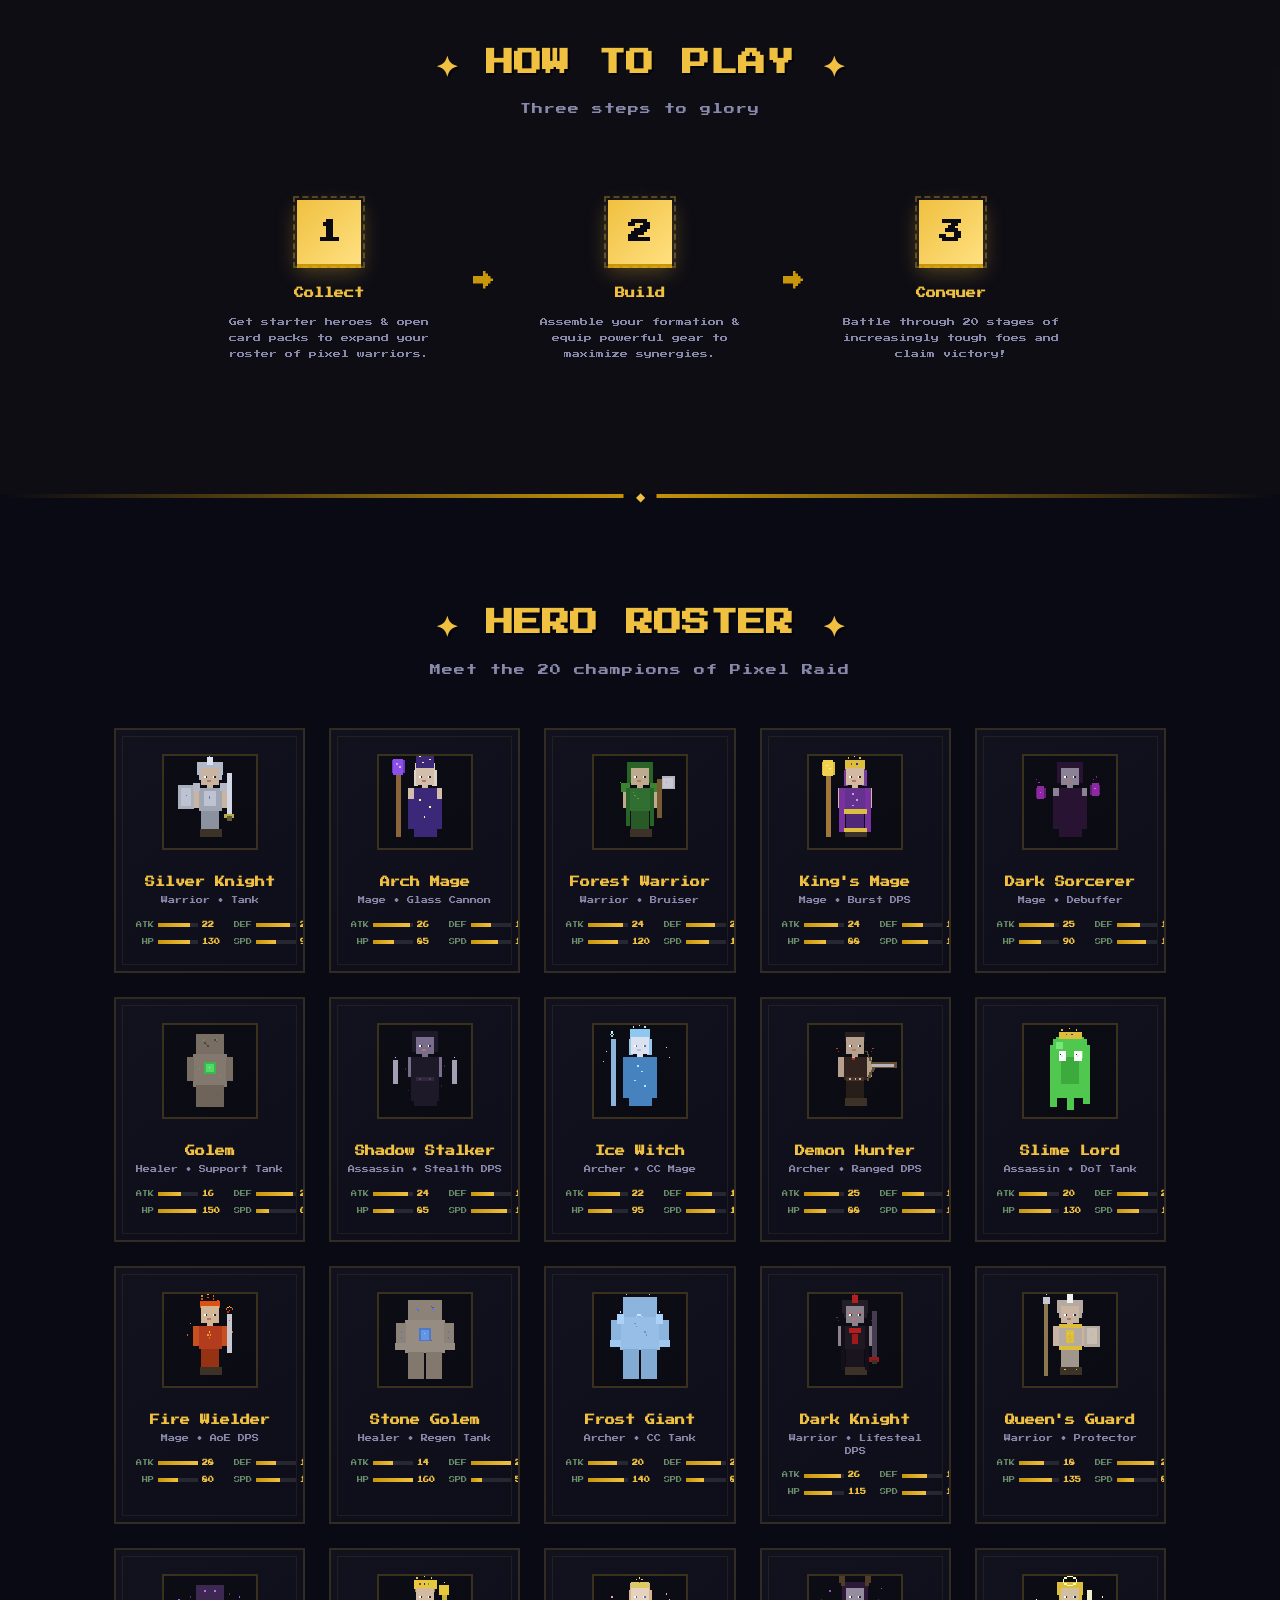
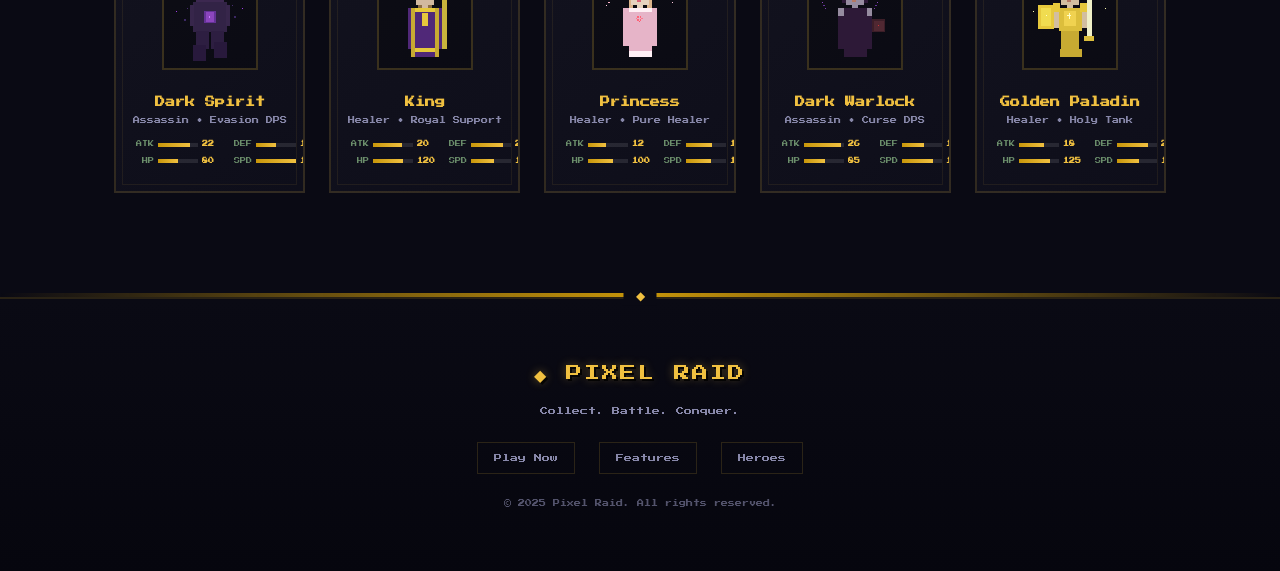
==== commit 4db7fa10: "feat: improved logo & font — glow effects, sword icons, animated pulse - game.html: logo now 16px wi" ====
--- a/index.html
+++ b/index.html
@@ -61,8 +61,25 @@
             display: flex; align-items: center; justify-content: space-between;
         }
         .nav-logo {
-            font-size: 14px; color: var(--gold);
-            text-shadow: 2px 2px 0 rgba(0,0,0,0.8);
+            font-size: 16px; color: var(--gold);
+            text-shadow:
+                2px 2px 0 rgba(0,0,0,0.8),
+                0 0 12px rgba(240,192,64,0.5),
+                0 0 30px rgba(240,192,64,0.2);
+            letter-spacing: 2px;
+            display: inline-flex;
+            align-items: center;
+            gap: 8px;
+            animation: logoGlow 3s ease-in-out infinite;
+        }
+        .nav-logo::before {
+            content: '⚔';
+            font-size: 18px;
+            filter: drop-shadow(0 0 6px rgba(240,192,64,0.6));
+        }
+        @keyframes logoGlow {
+            0%, 100% { text-shadow: 2px 2px 0 rgba(0,0,0,0.8), 0 0 12px rgba(240,192,64,0.5), 0 0 30px rgba(240,192,64,0.2); }
+            50% { text-shadow: 2px 2px 0 rgba(0,0,0,0.8), 0 0 24px rgba(240,192,64,0.8), 0 0 60px rgba(240,192,64,0.3); }
         }
         .nav-links { display: flex; gap: 24px; }
         .nav-links a {
@@ -87,13 +104,39 @@
         }
         .hero-title {
             font-size: clamp(32px, 8vw, 80px); color: var(--gold);
-            text-shadow: 4px 4px 0 var(--gold-dark), 8px 8px 0 rgba(0,0,0,0.6), 0 0 40px rgba(240,192,64,0.3);
+            text-shadow:
+                4px 4px 0 var(--gold-dark),
+                8px 8px 0 rgba(0,0,0,0.6),
+                0 0 40px rgba(240,192,64,0.4),
+                0 0 80px rgba(240,192,64,0.2),
+                0 0 120px rgba(240,192,64,0.1);
             animation: titlePulse 3s ease-in-out infinite, titleEntry 1s ease-out;
-            margin-bottom: 8px; letter-spacing: 4px;
+            margin-bottom: 8px; letter-spacing: 6px;
+            position: relative;
+        }
+        .hero-title::before {
+            content: '⚔';
+            font-size: 0.6em;
+            margin-right: 0.2em;
+            filter: drop-shadow(0 0 15px rgba(240,192,64,0.6));
+            display: inline-block;
+            animation: heroSword 2.5s ease-in-out infinite;
+        }
+        .hero-title::after {
+            content: '⚔';
+            font-size: 0.6em;
+            margin-left: 0.2em;
+            filter: drop-shadow(0 0 15px rgba(240,192,64,0.6));
+            display: inline-block;
+            animation: heroSword 2.5s ease-in-out infinite 1.25s;
+        }
+        @keyframes heroSword {
+            0%, 100% { transform: rotate(-12deg) scale(1); }
+            50% { transform: rotate(12deg) scale(1.1); }
         }
         @keyframes titlePulse {
-            0%, 100% { text-shadow: 4px 4px 0 var(--gold-dark), 8px 8px 0 rgba(0,0,0,0.6), 0 0 40px rgba(240,192,64,0.3); }
-            50% { text-shadow: 4px 4px 0 var(--gold-dark), 8px 8px 0 rgba(0,0,0,0.6), 0 0 80px rgba(240,192,64,0.5), 0 0 120px rgba(240,192,64,0.2); }
+            0%, 100% { text-shadow: 4px 4px 0 var(--gold-dark), 8px 8px 0 rgba(0,0,0,0.6), 0 0 40px rgba(240,192,64,0.4), 0 0 80px rgba(240,192,64,0.2), 0 0 120px rgba(240,192,64,0.1); }
+            50% { text-shadow: 4px 4px 0 var(--gold-dark), 8px 8px 0 rgba(0,0,0,0.6), 0 0 80px rgba(240,192,64,0.7), 0 0 140px rgba(240,192,64,0.4), 0 0 200px rgba(240,192,64,0.15); }
         }
         @keyframes titleEntry {
             from { opacity: 0; transform: scale(0.5) translateY(-30px); }
@@ -307,7 +350,11 @@
             border-top: 2px solid rgba(240,192,64,0.15);
             background: linear-gradient(180deg, var(--bg-dark), #06060e);
         }
-        .footer-logo { font-size: 16px; color: var(--gold); margin-bottom: 16px; }
+        .footer-logo {
+            font-size: 16px; color: var(--gold); margin-bottom: 16px;
+            text-shadow: 2px 2px 0 rgba(0,0,0,0.8), 0 0 10px rgba(240,192,64,0.4);
+            letter-spacing: 2px;
+        }
         .footer-tagline { font-size: 8px; color: var(--text-dim); margin-bottom: 24px; }
         .footer-links { display: flex; gap: 24px; justify-content: center; margin-bottom: 24px; flex-wrap: wrap; }
         .footer-links a {
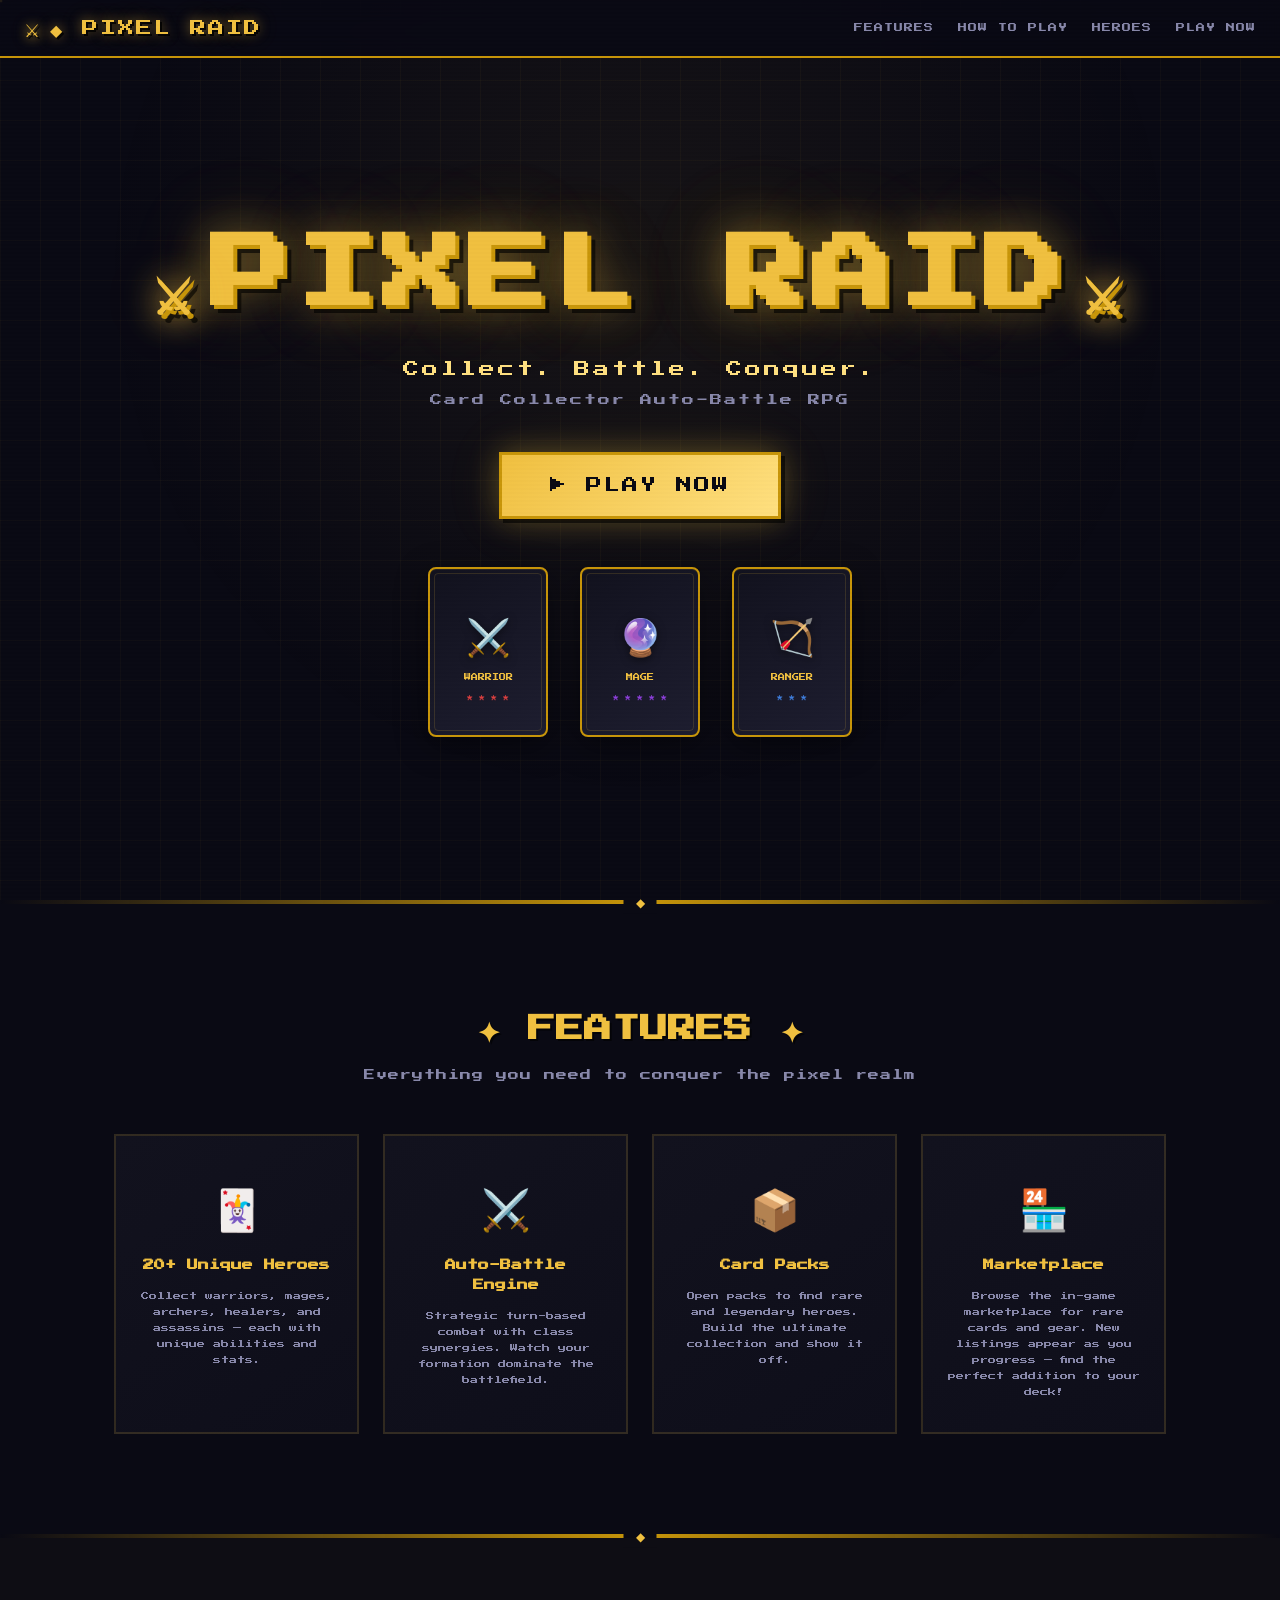
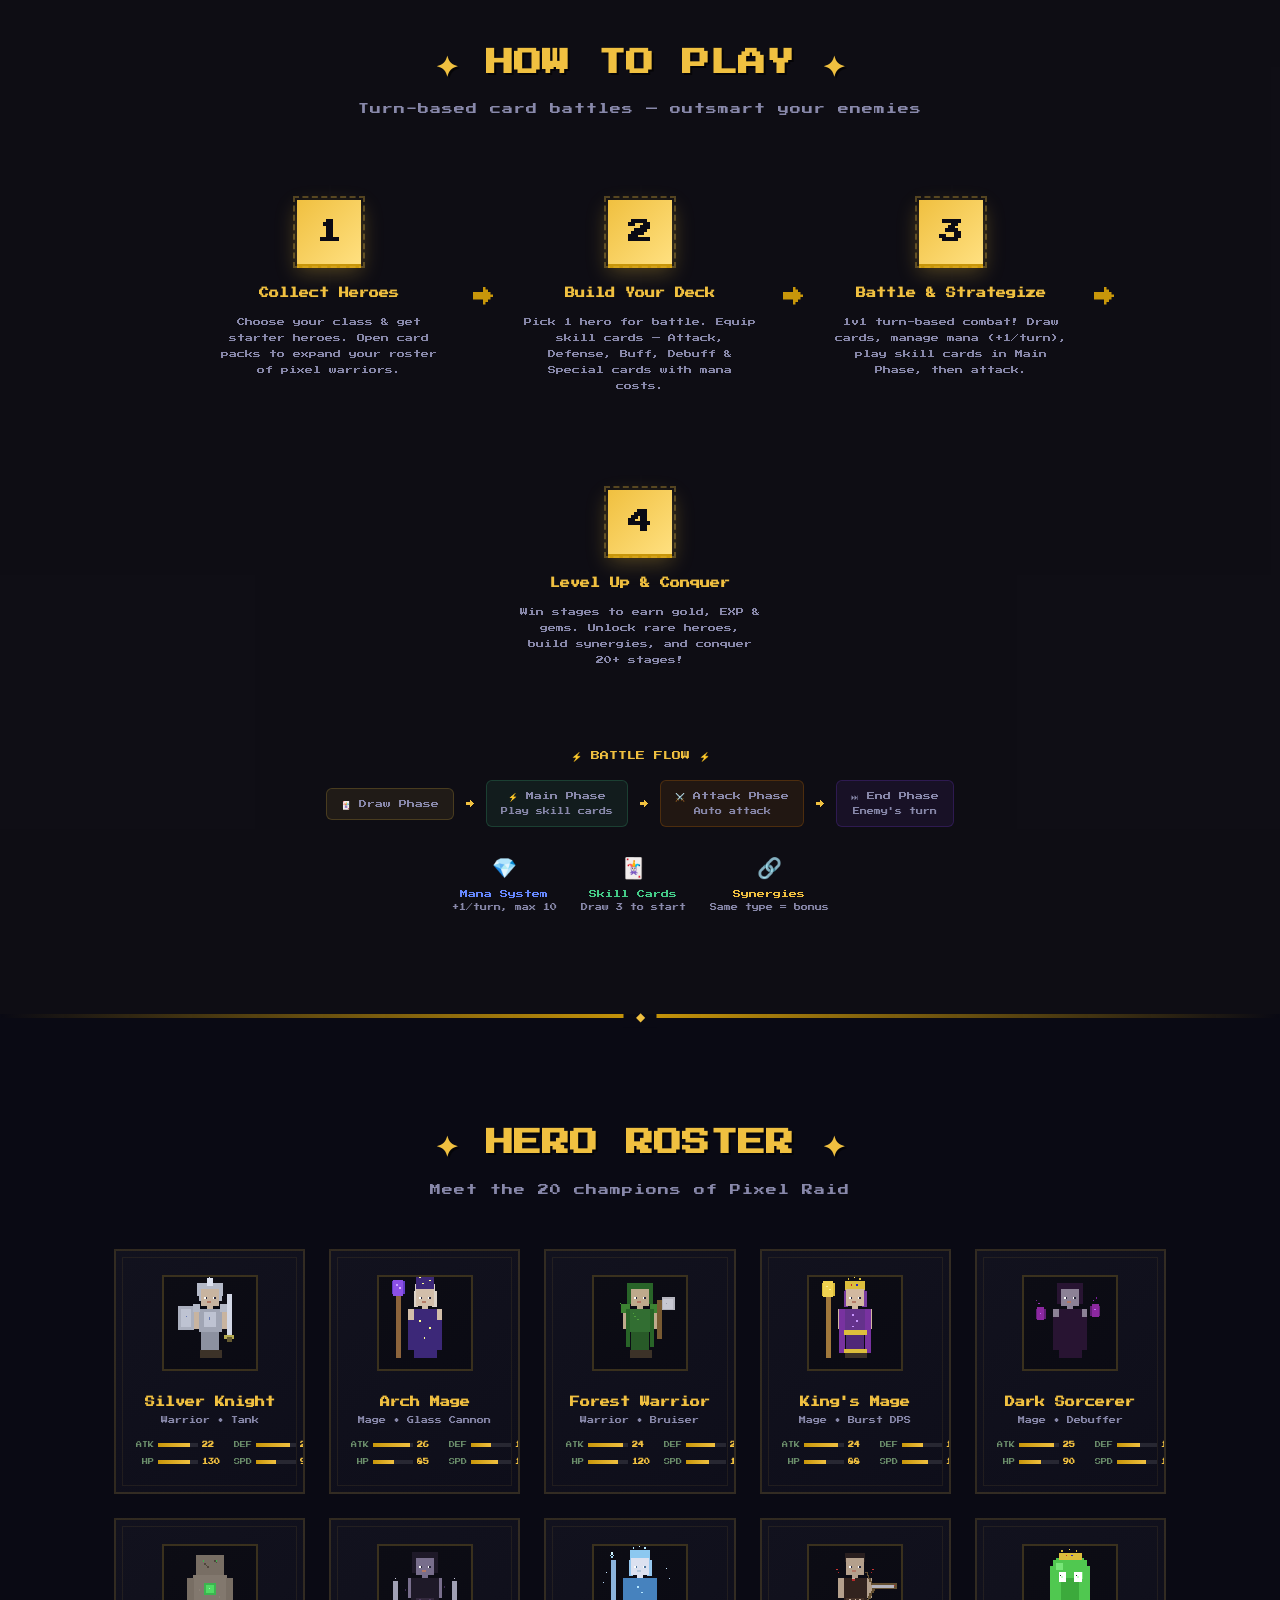
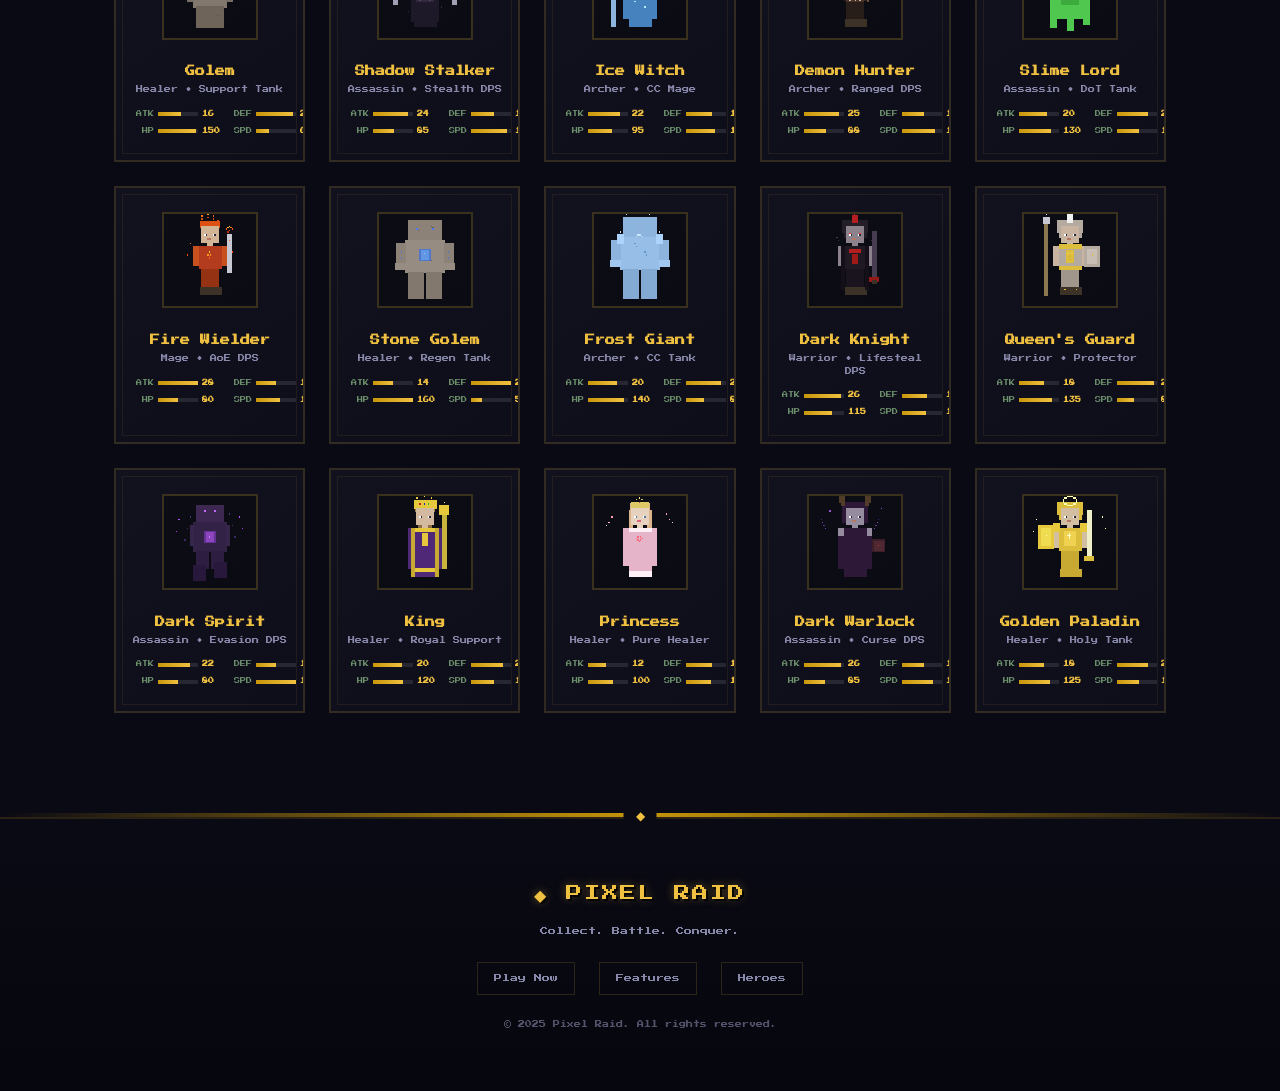
==== commit 91bf52bc: "Fix: STARTER_SKILL_CARDS → SKILL_CARD_TEMPLATES (broken Start Battle button) + Tutorial updated for " ====
--- a/index.html
+++ b/index.html
@@ -504,22 +504,57 @@
 <section id="howtoplay">
     <div class="container reveal">
         <h2 class="section-title">✦ HOW TO PLAY ✦</h2>
-        <p class="section-subtitle">Three steps to glory</p>
+        <p class="section-subtitle">Turn-based card battles — outsmart your enemies</p>
         <div class="steps">
             <div class="step reveal">
                 <div class="step-number">1</div>
-                <h3 class="step-title">Collect</h3>
-                <p class="step-desc">Get starter heroes & open card packs to expand your roster of pixel warriors.</p>
+                <h3 class="step-title">Collect Heroes</h3>
+                <p class="step-desc">Choose your class & get starter heroes. Open card packs to expand your roster of pixel warriors.</p>
             </div>
             <div class="step reveal">
                 <div class="step-number">2</div>
-                <h3 class="step-title">Build</h3>
-                <p class="step-desc">Assemble your formation & equip powerful gear to maximize synergies.</p>
+                <h3 class="step-title">Build Your Deck</h3>
+                <p class="step-desc">Pick 1 hero for battle. Equip skill cards — Attack, Defense, Buff, Debuff & Special cards with mana costs.</p>
             </div>
             <div class="step reveal">
                 <div class="step-number">3</div>
-                <h3 class="step-title">Conquer</h3>
-                <p class="step-desc">Battle through 20 stages of increasingly tough foes and claim victory!</p>
+                <h3 class="step-title">Battle & Strategize</h3>
+                <p class="step-desc">1v1 turn-based combat! Draw cards, manage mana (+1/turn), play skill cards in Main Phase, then attack.</p>
+            </div>
+            <div class="step reveal">
+                <div class="step-number">4</div>
+                <h3 class="step-title">Level Up & Conquer</h3>
+                <p class="step-desc">Win stages to earn gold, EXP & gems. Unlock rare heroes, build synergies, and conquer 20+ stages!</p>
+            </div>
+        </div>
+        <!-- Battle Flow Diagram -->
+        <div class="battle-flow" style="margin-top: 48px; text-align: center;">
+            <p style="font-family: 'Press Start 2P'; font-size: 9px; color: var(--gold); margin-bottom: 16px;">⚡ BATTLE FLOW ⚡</p>
+            <div style="display: flex; justify-content: center; align-items: center; gap: 12px; flex-wrap: wrap; font-size: 8px; color: var(--text-dim);">
+                <span style="padding: 8px 14px; background: rgba(240,192,64,0.08); border: 1px solid rgba(240,192,64,0.2); border-radius: 6px;">🃏 Draw Phase</span>
+                <span style="color: var(--gold);">→</span>
+                <span style="padding: 8px 14px; background: rgba(68,204,136,0.08); border: 1px solid rgba(68,204,136,0.2); border-radius: 6px;">⚡ Main Phase<br><span style="font-size: 7px;">Play skill cards</span></span>
+                <span style="color: var(--gold);">→</span>
+                <span style="padding: 8px 14px; background: rgba(255,136,0,0.08); border: 1px solid rgba(255,136,0,0.2); border-radius: 6px;">⚔️ Attack Phase<br><span style="font-size: 7px;">Auto attack</span></span>
+                <span style="color: var(--gold);">→</span>
+                <span style="padding: 8px 14px; background: rgba(136,68,255,0.08); border: 1px solid rgba(136,68,255,0.2); border-radius: 6px;">⏭ End Phase<br><span style="font-size: 7px;">Enemy's turn</span></span>
+            </div>
+            <div style="margin-top: 20px; display: flex; justify-content: center; gap: 24px; flex-wrap: wrap;">
+                <div style="text-align: center;">
+                    <div style="font-size: 20px; margin-bottom: 4px;">💎</div>
+                    <div style="font-size: 8px; color: #6688ff;">Mana System</div>
+                    <div style="font-size: 7px; color: var(--text-dim);">+1/turn, max 10</div>
+                </div>
+                <div style="text-align: center;">
+                    <div style="font-size: 20px; margin-bottom: 4px;">🃏</div>
+                    <div style="font-size: 8px; color: #44cc88;">Skill Cards</div>
+                    <div style="font-size: 7px; color: var(--text-dim);">Draw 3 to start</div>
+                </div>
+                <div style="text-align: center;">
+                    <div style="font-size: 20px; margin-bottom: 4px;">🔗</div>
+                    <div style="font-size: 8px; color: var(--gold);">Synergies</div>
+                    <div style="font-size: 7px; color: var(--text-dim);">Same type = bonus</div>
+                </div>
             </div>
         </div>
     </div>
